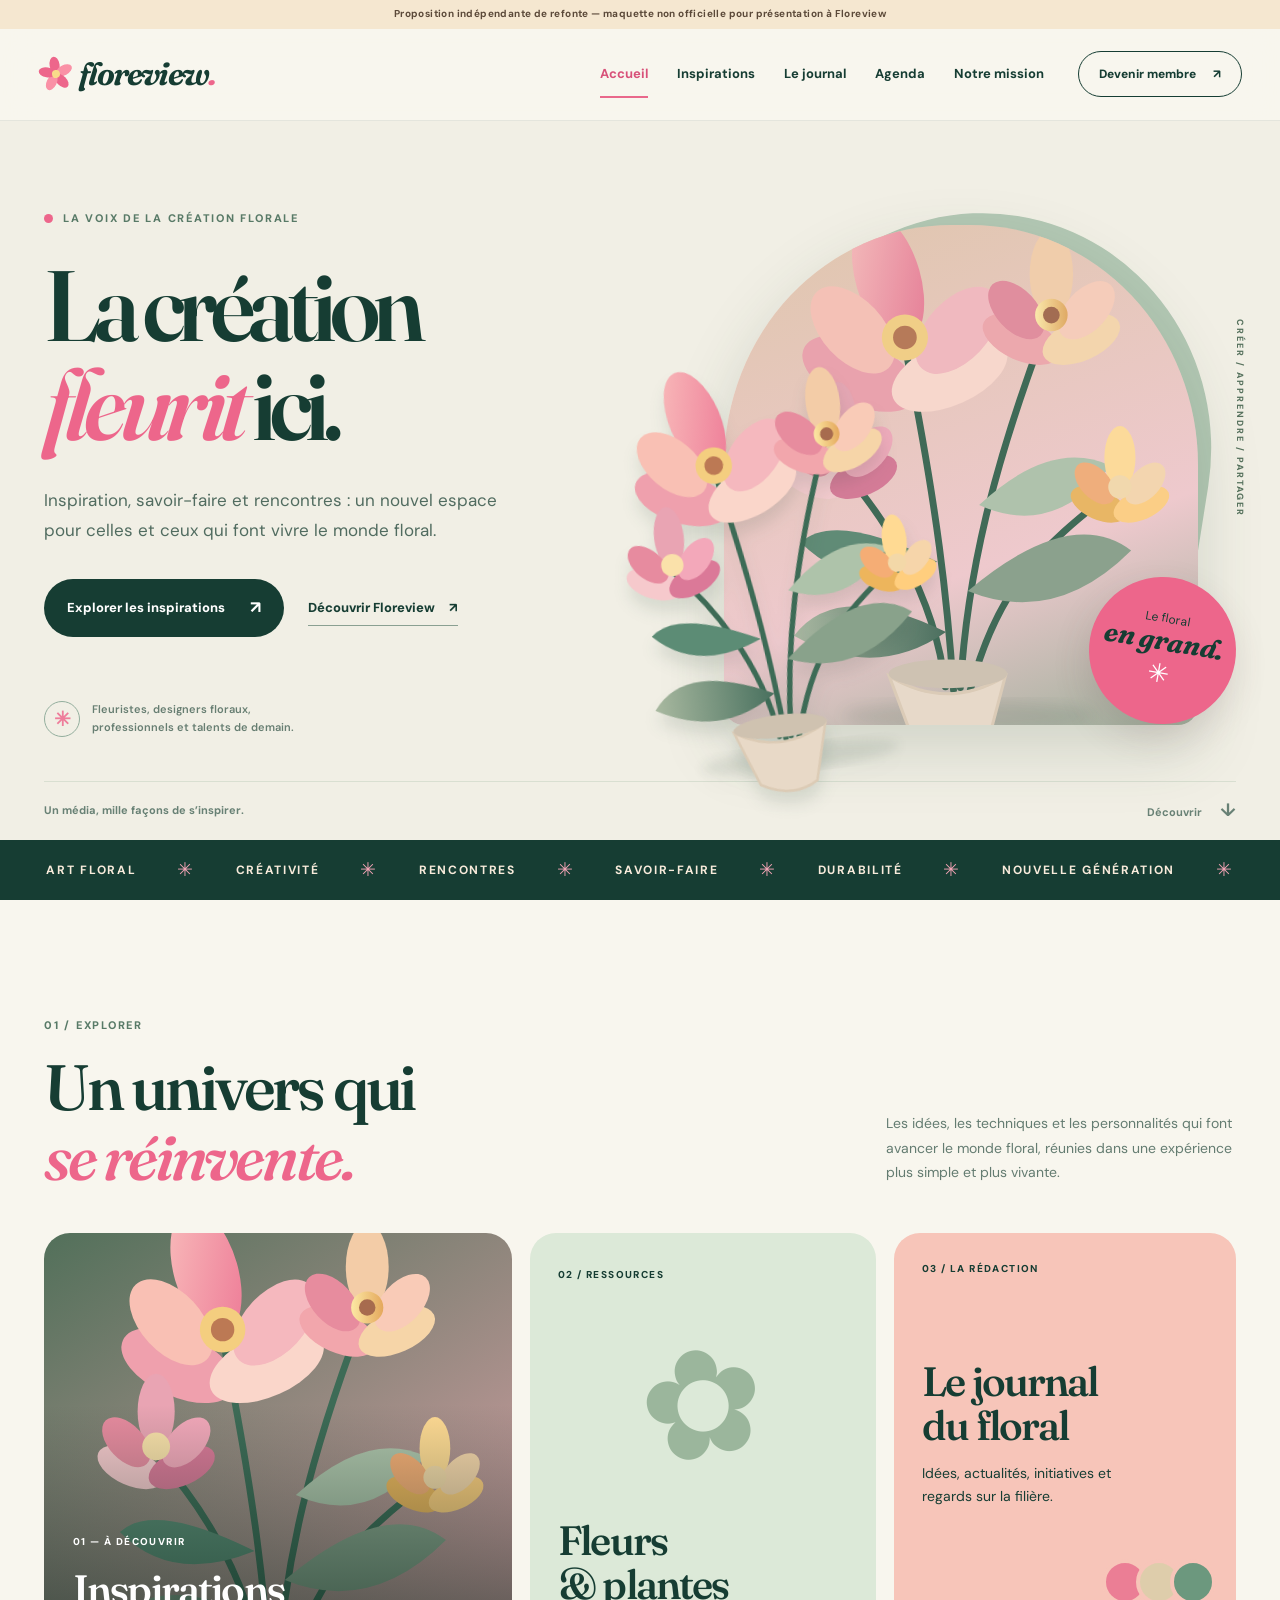
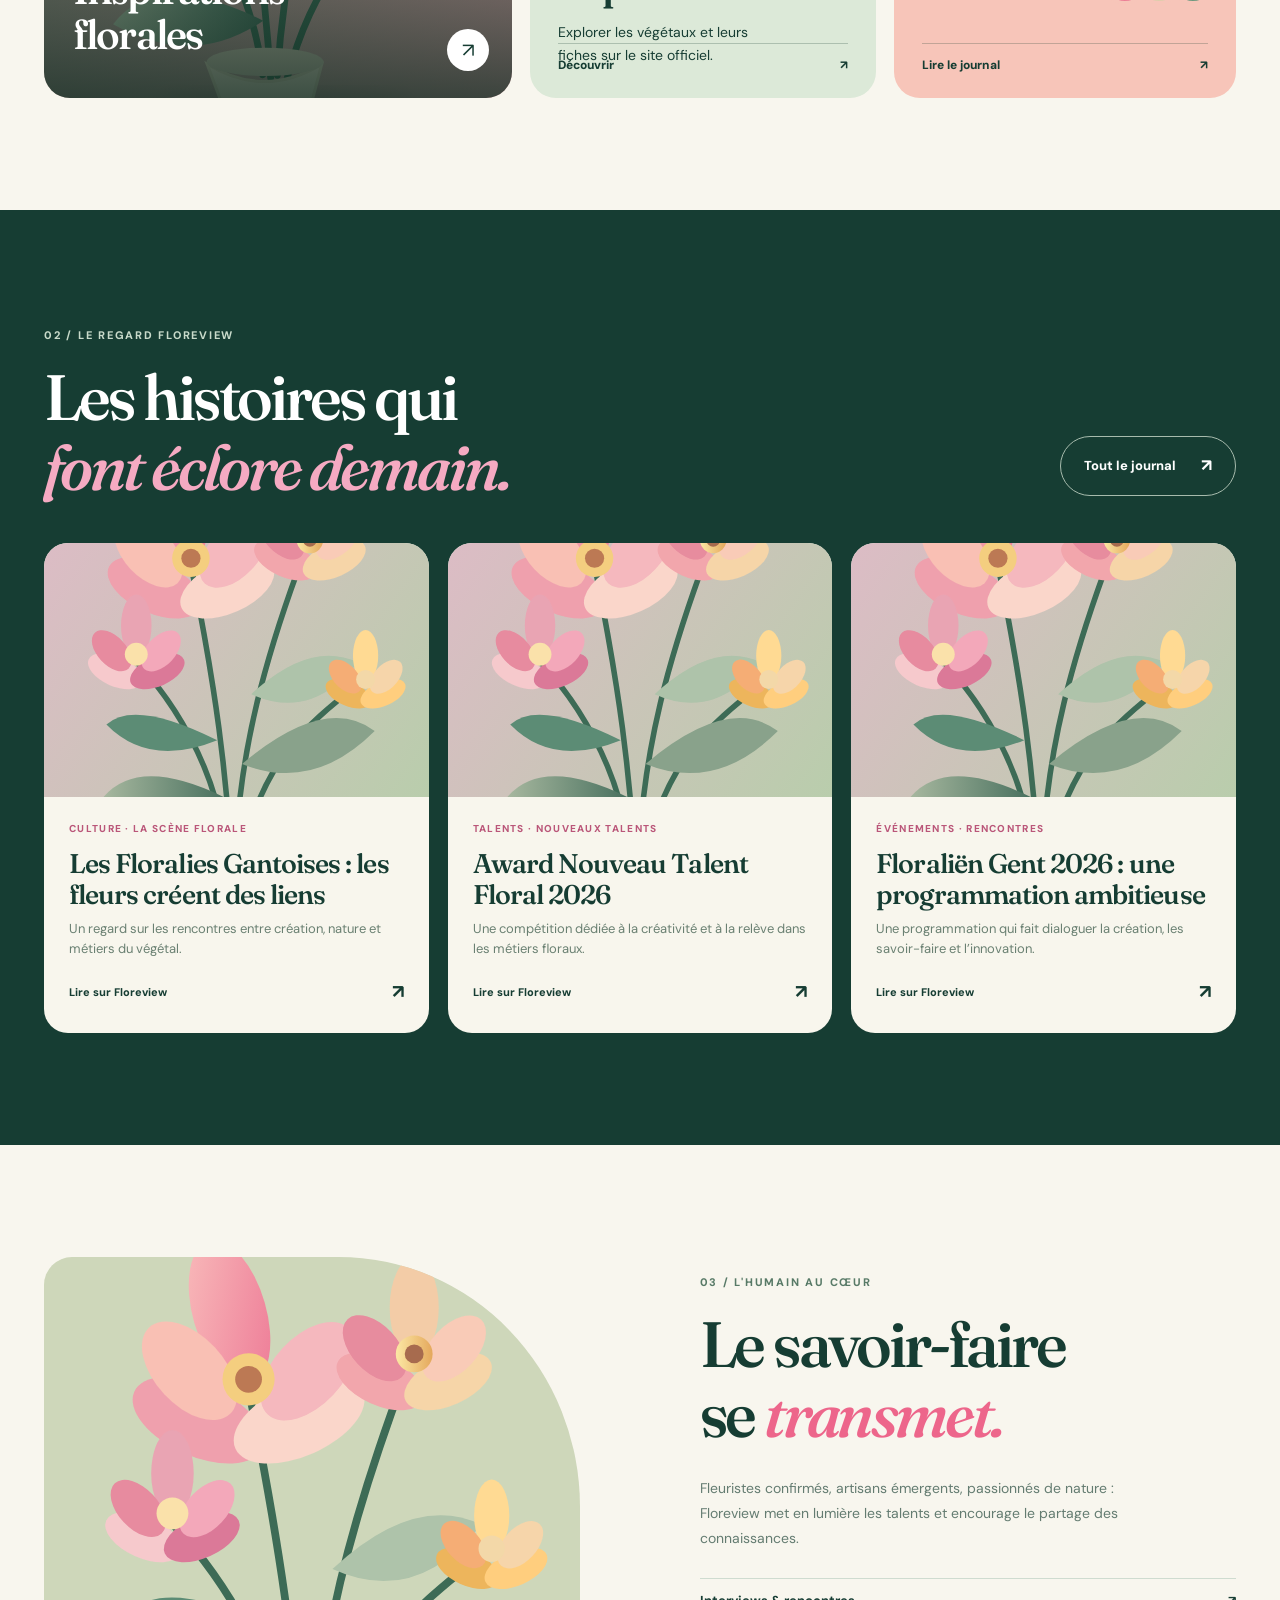
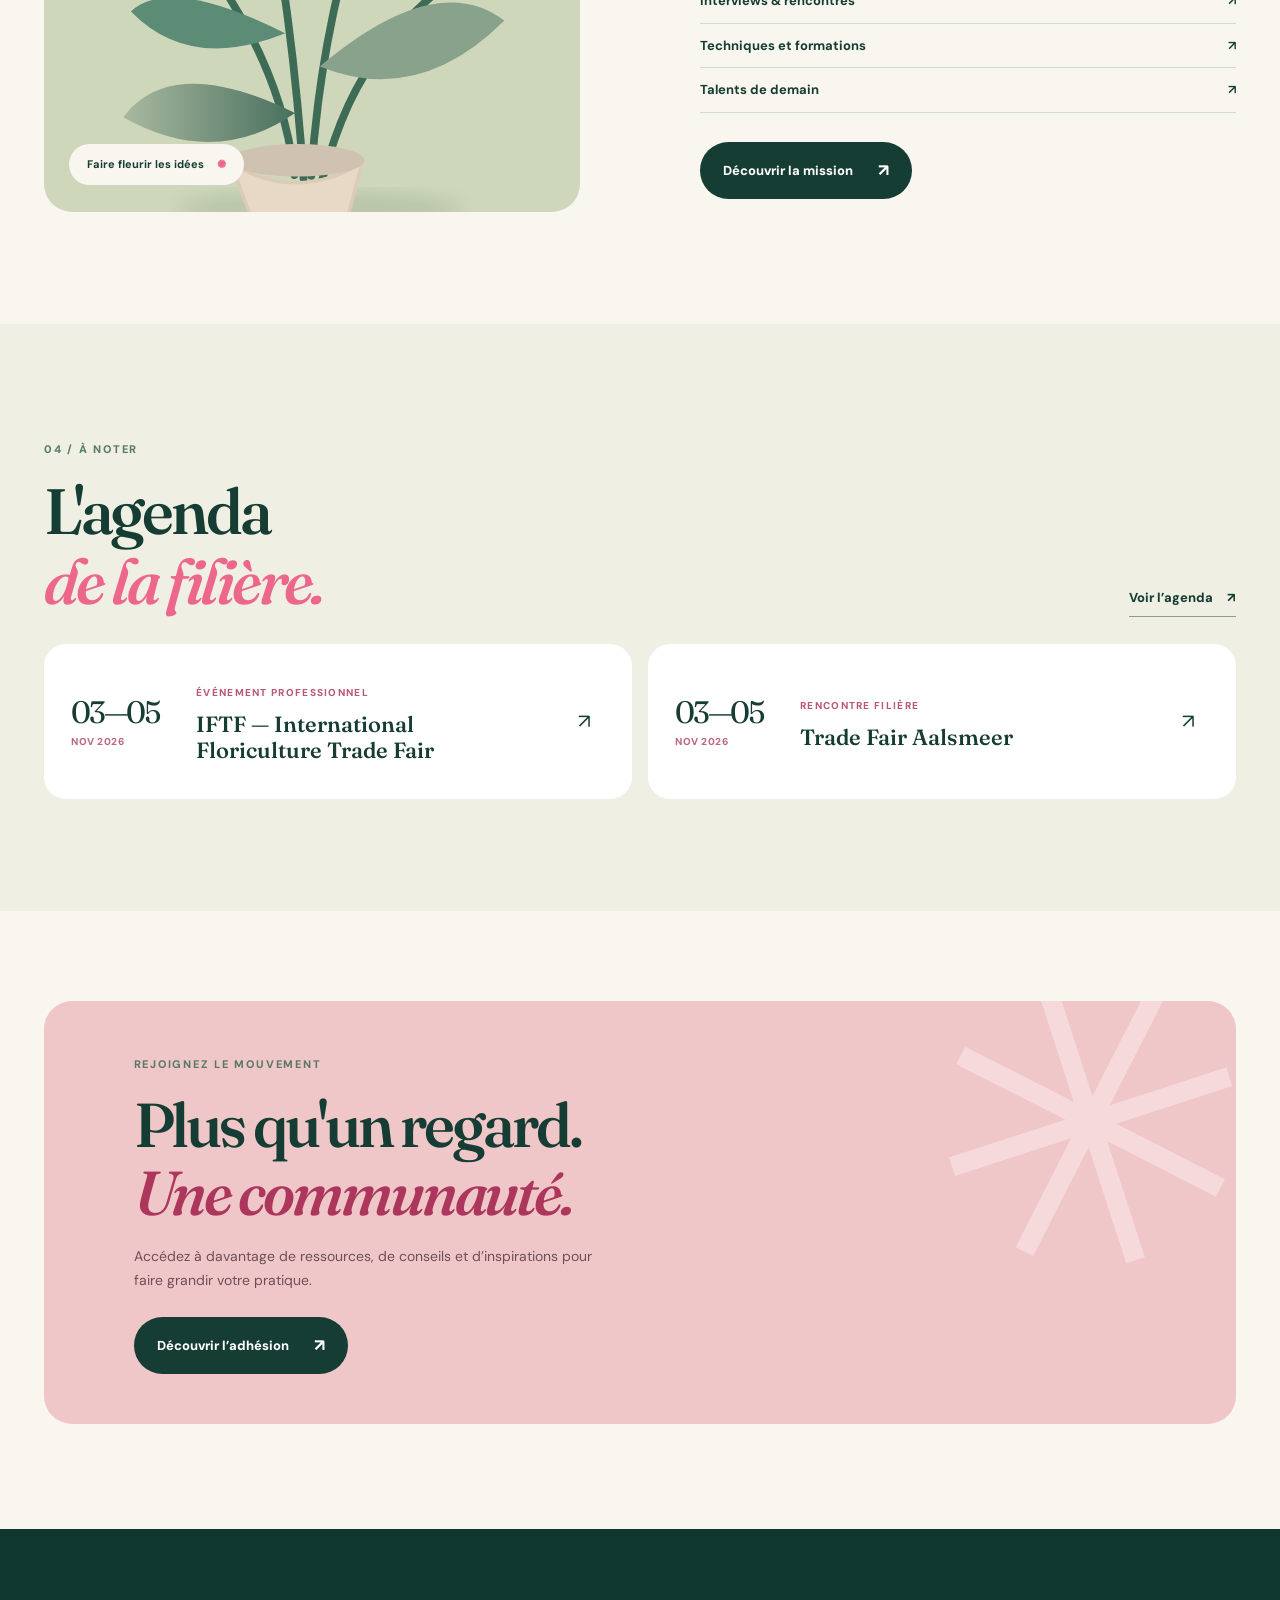
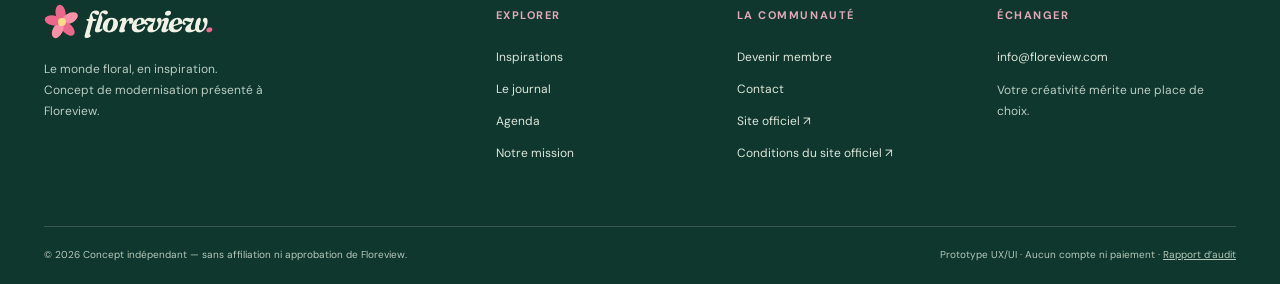
==== index.html @ 2576ebb1 "version 1" ====
<!doctype html><html lang="fr"><head><meta charset="utf-8"><meta name="viewport" content="width=device-width, initial-scale=1"><meta name="theme-color" content="#143c32"><meta name="robots" content="noindex,nofollow"><meta name="description" content="Concept de refonte du média floral Floreview : inspiration, journal, agenda et communauté."><title>Accueil | Floreview — concept de refonte</title><link rel="icon" href="assets/favicon.svg" type="image/svg+xml"><link rel="preconnect" href="https://fonts.googleapis.com"><link rel="preconnect" href="https://fonts.gstatic.com" crossorigin><link href="https://fonts.googleapis.com/css2?family=DM+Sans:wght@400;500;600;700;800&family=Fraunces:opsz,wght,SOFT,WONK@9..144,500,25,1;9..144,600,25,1;9..144,700,25,1&display=swap" rel="stylesheet"><link rel="stylesheet" href="styles.css?v=1"></head><body data-page="index.html"><a class="skip-link" href="#contenu">Aller au contenu</a>
<div class="prototype-flag">Proposition indépendante de refonte — maquette non officielle pour présentation à Floreview</div>
<header class="site-header" id="haut"><div class="header-inner">
  <a class="wordmark" href="index.html" aria-label="Accueil - concept Floreview"><img src="assets/concept-symbol.svg" alt="" width="31" height="31"><span>floreview<span class="period">.</span></span></a>
  <button class="menu-toggle" type="button" aria-label="Ouvrir le menu" aria-expanded="false" aria-controls="site-nav"><span></span><span></span><span></span></button>
  <nav id="site-nav" class="site-nav" aria-label="Navigation principale"><a href="index.html" class="nav-link is-active" aria-current="page">Accueil</a><a href="inspirations.html" class="nav-link " >Inspirations</a><a href="journal.html" class="nav-link " >Le journal</a><a href="agenda.html" class="nav-link " >Agenda</a><a href="apropos.html" class="nav-link " >Notre mission</a></nav>
  <a class="header-cta" href="adhesion.html">Devenir membre <span aria-hidden="true">↗</span></a>
</div></header><main id="contenu"><section class="hero"><div class="container hero-grid"><div class="hero-copy reveal"><span class="eyebrow"><span class="eyebrow-dot"></span> La voix de la création florale</span><h1>La création<br><em>fleurit</em> ici.</h1><p>Inspiration, savoir-faire et rencontres : un nouvel espace pour celles et ceux qui font vivre le monde floral.</p><div class="hero-actions"><a class="btn btn-dark" href="inspirations.html">Explorer les inspirations <span>↗</span></a><a class="text-link" href="apropos.html">Découvrir Floreview <span>↗</span></a></div><div class="hero-note"><span class="note-mark">✳</span><span>Fleuristes, designers floraux,<br>professionnels et talents de demain.</span></div></div><div class="hero-visual reveal" aria-label="Univers floral"><div class="hero-photo"><img class="" src="https://images.unsplash.com/photo-1490750967868-88aa4486c946?auto=format&fit=crop&w=1400&q=84" alt="Photographie de fleurs aux couleurs douces" fetchpriority=high decoding="async" onerror="this.onerror=null;this.src='assets/floral-illustration.svg'"></div><div class="hero-cutout"><img src="assets/floral-illustration.svg" alt="" /></div><div class="orbit-badge"><span>Le floral</span><strong>en grand.</strong><span class="orbit-flower">✳</span></div><span class="vertical-caption">CRÉER / APPRENDRE / PARTAGER</span></div></div><div class="hero-bottom container"><span>Un média, mille façons de s’inspirer.</span><span class="scroll-cue">Découvrir <span>↓</span></span></div></section>
<section class="ticker" aria-label="Thématiques"><div class="ticker-inner"><span>Art floral</span><b>✳</b><span>Créativité</span><b>✳</b><span>Rencontres</span><b>✳</b><span>Savoir-faire</span><b>✳</b><span>Durabilité</span><b>✳</b><span>Nouvelle génération</span><b>✳</b></div></section>
<section class="section container" id="univers"><div class="section-head reveal"><div><span class="eyebrow">01 / Explorer</span><h2>Un univers qui<br><em>se réinvente.</em></h2></div><p>Les idées, les techniques et les personnalités qui font avancer le monde floral, réunies dans une expérience plus simple et plus vivante.</p></div><div class="feature-grid">
<a href="inspirations.html" class="feature-card feature-card-xl reveal"><div class="feature-image"><img class="" src="https://images.unsplash.com/photo-1468327768560-75b778cbb551?auto=format&fit=crop&w=1000&q=82" alt="Composition florale inspirante" loading=lazy decoding="async" onerror="this.onerror=null;this.src='assets/floral-illustration.svg'"></div><div class="feature-caption"><span>01 — À découvrir</span><h3>Inspirations<br>florales</h3><span class="round-arrow">↗</span></div></a>
<a href="https://floreview.com/fr/fleurs-et-plantes/" target="_blank" rel="noopener noreferrer" class="feature-card feature-card-sage reveal"><span class="small-label">02 / Ressources</span><div class="feature-flower">✿</div><h3>Fleurs<br>& plantes</h3><p>Explorer les végétaux et leurs fiches sur le site officiel.</p><span class="feature-cta">Découvrir <span>↗</span></span></a>
<a href="journal.html" class="feature-card feature-card-peach reveal"><span class="small-label">03 / La rédaction</span><h3>Le journal<br>du floral</h3><p>Idées, actualités, initiatives et regards sur la filière.</p><div class="card-circles"><span></span><span></span><span></span></div><span class="feature-cta">Lire le journal <span>↗</span></span></a>
</div></section>
<section class="section section-ink"><div class="container"><div class="section-head section-head-light reveal"><div><span class="eyebrow">02 / Le regard Floreview</span><h2>Les histoires qui<br><em>font éclore demain.</em></h2></div><a href="journal.html" class="btn btn-outline-light">Tout le journal <span>↗</span></a></div><div class="story-grid" id="home-articles"></div></div></section>
<section class="section container"><div class="split-feature"><div class="split-photo reveal"><img class="" src="https://images.unsplash.com/photo-1487070183336-b863922373d4?auto=format&fit=crop&w=1000&q=82" alt="Fleurs et végétaux en floraison" loading=lazy decoding="async" onerror="this.onerror=null;this.src='assets/floral-illustration.svg'"><div class="photo-chip">Faire fleurir les idées <span>✺</span></div></div><div class="split-copy reveal"><span class="eyebrow">03 / L'humain au cœur</span><h2>Le savoir-faire<br>se <em>transmet.</em></h2><p>Fleuristes confirmés, artisans émergents, passionnés de nature : Floreview met en lumière les talents et encourage le partage des connaissances.</p><div class="underline-list"><span>Interviews & rencontres <b>↗</b></span><span>Techniques et formations <b>↗</b></span><span>Talents de demain <b>↗</b></span></div><a class="btn btn-dark" href="apropos.html">Découvrir la mission <span>↗</span></a></div></div></section>
<section class="section section-cream"><div class="container event-preview"><div class="section-head reveal"><div><span class="eyebrow">04 / À noter</span><h2>L'agenda<br><em>de la filière.</em></h2></div><a class="text-link" href="agenda.html">Voir l’agenda <span>↗</span></a></div><div class="event-mini-grid"><a class="event-mini reveal" href="agenda.html"><span class="event-date">03—05 <small>NOV 2026</small></span><div><span class="category">Événement professionnel</span><h3>IFTF — International Floriculture Trade Fair</h3></div><span class="round-arrow">↗</span></a><a class="event-mini reveal" href="agenda.html"><span class="event-date">03—05 <small>NOV 2026</small></span><div><span class="category">Rencontre filière</span><h3>Trade Fair Aalsmeer</h3></div><span class="round-arrow">↗</span></a></div></div></section>
<section class="member-band container"><div class="member-band-copy reveal"><span class="eyebrow">Rejoignez le mouvement</span><h2>Plus qu'un regard.<br><em>Une communauté.</em></h2><p>Accédez à davantage de ressources, de conseils et d’inspirations pour faire grandir votre pratique.</p><a class="btn btn-dark" href="adhesion.html">Découvrir l’adhésion <span>↗</span></a></div><div class="member-band-shape" aria-hidden="true">✳</div></section></main><footer class="footer"><div class="container footer-top"><div><a class="wordmark footer-wordmark" href="index.html"><img src="assets/concept-symbol.svg" alt="" width="30" height="30"><span>floreview<span class="period">.</span></span></a><p>Le monde floral, en inspiration.<br>Concept de modernisation présenté à Floreview.</p></div><div><h3>Explorer</h3><a href="inspirations.html">Inspirations</a><a href="journal.html">Le journal</a><a href="agenda.html">Agenda</a><a href="apropos.html">Notre mission</a></div><div><h3>La communauté</h3><a href="adhesion.html">Devenir membre</a><a href="contact.html">Contact</a><a href="https://floreview.com/fr/" target="_blank" rel="noopener noreferrer">Site officiel ↗</a><a href="https://floreview.com/fr/conditions-generales/" target="_blank" rel="noopener noreferrer">Conditions du site officiel ↗</a></div><div><h3>Échanger</h3><a href="mailto:info@floreview.com">info@floreview.com</a><p>Votre créativité mérite une place de choix.</p></div></div><div class="container footer-bottom"><span>© 2026 Concept indépendant — sans affiliation ni approbation de Floreview.</span><span>Prototype UX/UI · Aucun compte ni paiement · <a href="AUDIT.md">Rapport d’audit</a></span></div></footer><script defer src="data/articles.js"></script><script defer src="app.js"></script></body></html>
---- styles.css ----
:root{
 --ink:#163d33;--ink2:#254d40;--paper:#f8f6ee;--cream:#fffaf1;--white:#fff;--pink:#ed668b;--peach:#efb5aa;--lime:#dfe9c4;--lilac:#eae7f5;--sage:#dde9df;--muted:#63796f;--border:#dae1d8;--shadow:0 26px 64px rgba(29,65,50,.09);
 --radius:28px;--font:'DM Sans',-apple-system,BlinkMacSystemFont,'Segoe UI',sans-serif;--display:'Fraunces',Georgia,serif;
}
*,*::before,*::after{box-sizing:border-box}
html{scroll-behavior:smooth;scroll-padding-top:120px}
body{margin:0;font-family:var(--font);background:var(--paper);color:var(--ink);line-height:1.5;overflow-x:hidden}
img{max-width:100%}a{color:inherit;text-decoration:none}button,input{font:inherit}button,a{touch-action:manipulation}button:focus-visible,a:focus-visible,input:focus-visible,summary:focus-visible{outline:3px solid #dd597b;outline-offset:4px}
[hidden]{display:none!important}.sr-only{position:absolute;width:1px;height:1px;padding:0;margin:-1px;overflow:hidden;clip:rect(0,0,0,0);white-space:nowrap;border:0}.container{width:min(1240px,calc(100% - 88px));margin-inline:auto}
.skip-link{position:absolute;top:-80px;left:12px;z-index:300;background:var(--ink);padding:12px 20px;color:#fff;border-radius:12px}.skip-link:focus{top:12px}
.prototype-flag{background:#f5e7d0;color:#5b4939;text-align:center;font-size:10px;letter-spacing:.04em;font-weight:700;padding:7px 14px;line-height:1.45}
.site-header{height:92px;position:sticky;top:0;z-index:90;background:rgba(248,246,238,.95);border-bottom:1px solid rgba(22,61,51,.09);backdrop-filter:blur(18px)}
.header-inner{height:100%;display:flex;align-items:center;gap:26px;max-width:1380px;padding:0 38px;margin:0 auto}.wordmark{display:inline-flex;align-items:center;gap:5px;font-family:var(--display);font-size:32px;font-weight:650;font-style:italic;letter-spacing:-.06em;white-space:nowrap}.wordmark img{width:36px;height:36px;transform:rotate(-9deg)}.wordmark .period{color:var(--pink)}
.site-nav{display:flex;align-items:center;gap:29px;margin-left:auto}.nav-link{font-size:13px;white-space:nowrap;line-height:2;font-weight:700;position:relative;transition:color .2s}.nav-link:hover,.nav-link.is-active{color:#d85179}.nav-link.is-active::after{content:'';position:absolute;height:2px;background:#e9688b;bottom:-11px;left:0;right:0}.header-cta{white-space:nowrap;margin-left:8px;padding:13px 20px;border:1.5px solid var(--ink);border-radius:999px;font-weight:800;font-size:12px;transition:background .2s,color .2s}.header-cta span{margin-left:14px}.header-cta:hover{background:var(--ink);color:#fff}.menu-toggle{display:none}
.hero{background:#f1efe5;overflow:hidden;position:relative}.hero-grid{display:grid;grid-template-columns:minmax(0,.93fr) minmax(0,1.07fr);align-items:center;min-height:660px;gap:42px}.hero-copy{padding:62px 0 20px;position:relative;z-index:3}.eyebrow{display:inline-flex;align-items:center;gap:10px;font-size:11px;font-weight:800;text-transform:uppercase;letter-spacing:.16em;color:#587a67}.eyebrow-dot{width:9px;height:9px;border-radius:50%;background:var(--pink);display:inline-block}.hero h1,.page-hero h1{font-family:var(--display);font-size:clamp(68px,7.8vw,122px);font-weight:600;line-height:.99;letter-spacing:-.065em;margin:26px 0 32px}.hero h1 em,.page-hero h1 em,.section h2 em,.member-band h2 em,.error-page h1 em{font-style:italic;color:var(--pink)}.hero-copy>p{font-size:17px;line-height:1.75;color:#516c60;max-width:470px;margin:0}.hero-actions{display:flex;align-items:center;flex-wrap:wrap;gap:24px;margin-top:34px}.btn{display:inline-flex;gap:25px;align-items:center;justify-content:center;font-size:13px;font-weight:800;border-radius:999px;padding:16px 23px;min-height:54px;transition:transform .23s,background .23s,color .23s;white-space:normal;text-align:center}.btn:hover{transform:translateY(-2px)}.btn span{font-size:17px}.btn-dark{background:var(--ink);color:#fff}.btn-dark:hover{background:#2a6050}.text-link{font-size:13px;font-weight:800;display:inline-flex;align-items:center;gap:14px;border-bottom:1px solid #8aa092;padding:8px 0;transition:color .2s}.text-link:hover{color:var(--pink);border-color:var(--pink)}.hero-note{display:flex;align-items:center;gap:12px;margin-top:64px;font-size:11px;font-weight:600;line-height:1.6;color:#677e72}.note-mark{display:grid;place-items:center;width:36px;height:36px;border:1px solid #93ae9d;border-radius:50%;font-size:20px;color:#ee7d9b}
.hero-visual{position:relative;align-self:stretch;display:flex;align-items:center;justify-content:center;padding-top:48px}.hero-visual::before{content:'';position:absolute;width:75%;height:72%;background:#b3c8b4;border-radius:50% 50% 20% 20%;right:4%;top:14%;transform:rotate(9deg)}.hero-photo{position:relative;width:77%;height:500px;margin-left:65px;border-radius:48% 48% 20px 20px;overflow:hidden;background:linear-gradient(160deg,#dfc6ad,#eec9cd 65%,#9eaf9b);z-index:1;box-shadow:0 25px 65px rgba(49,75,55,.17)}.hero-photo img{display:block;width:100%;height:100%;object-fit:cover;filter:saturate(.9)}.hero-cutout{position:absolute;width:61%;max-height:590px;left:-6%;bottom:-22px;z-index:2;filter:drop-shadow(0 12px 8px rgba(30,69,51,.12));transform:rotate(-7deg)}.hero-cutout img{width:100%;height:100%;object-fit:contain}.orbit-badge{position:absolute;z-index:3;right:0;bottom:57px;border-radius:50%;width:147px;height:147px;background:var(--pink);color:var(--ink);transform:rotate(10deg);display:flex;flex-direction:column;justify-content:center;align-items:center;text-align:center;font-size:12px;line-height:1.2;box-shadow:0 14px 35px rgba(94,62,69,.15)}.orbit-badge strong{font-family:var(--display);font-style:italic;font-size:27px;line-height:1.1}.orbit-flower{font-size:26px;margin-top:3px;color:#fff}.vertical-caption{position:absolute;right:-10px;top:30%;writing-mode:vertical-rl;letter-spacing:.22em;font-size:9px;font-weight:800;color:#57725e}.hero-bottom{height:59px;display:flex;align-items:center;justify-content:space-between;border-top:1px solid #d9dfd1;font-size:11px;font-weight:700;color:#688175}.scroll-cue span{margin-left:15px;font-size:18px}
.ticker{background:var(--ink);color:#f8ebdb;overflow:hidden;white-space:nowrap}.ticker-inner{max-width:1400px;margin:auto;display:flex;justify-content:space-around;align-items:center;gap:28px;padding:16px 40px;font-size:12px;letter-spacing:.14em;text-transform:uppercase;font-weight:700}.ticker b{font-size:19px;color:#f3a3b5;font-weight:500}
.section{padding:112px 0}.section-head{display:flex;align-items:end;justify-content:space-between;gap:40px;margin-bottom:40px}.section-head h2,.split-copy h2,.member-band h2,.joining-panel h2,.contact-info h2{font-family:var(--display);font-size:clamp(41px,5vw,70px);font-weight:550;letter-spacing:-.05em;line-height:1.1;margin:16px 0 0}.section-head>p{max-width:350px;font-size:14px;color:#647c71;line-height:1.75;margin:0 0 8px}.section-head .btn{margin-bottom:7px}
.feature-grid{display:grid;grid-template-columns:1.15fr .85fr .84fr;gap:18px}.feature-card{min-height:465px;border-radius:26px;display:block;position:relative;overflow:hidden;transition:transform .3s,box-shadow .3s}.feature-card:hover{transform:translateY(-5px);box-shadow:var(--shadow)}.feature-card-xl{color:#fff}.feature-image{position:absolute;inset:0;background:linear-gradient(145deg,#52705a,#e4a5ac)}.feature-image img{height:100%;width:100%;object-fit:cover;display:block}.feature-card-xl::after{content:'';position:absolute;inset:37% 0 0;background:linear-gradient(transparent,rgba(12,40,30,.78))}.feature-caption{z-index:1;position:absolute;bottom:27px;left:29px;right:22px}.feature-caption>span:first-child,.small-label{font-size:10px;font-weight:800;letter-spacing:.14em;text-transform:uppercase}.feature-caption h3,.feature-card h3{font-family:var(--display);font-size:clamp(35px,3.2vw,49px);font-weight:550;letter-spacing:-.045em;line-height:1.08;margin:15px 0}.round-arrow{display:grid;place-items:center;border-radius:50%;width:42px;height:42px;background:#fff;color:var(--ink);font-size:20px;flex-shrink:0}.feature-caption .round-arrow{position:absolute;right:1px;bottom:0}.feature-card-sage{background:#dce9d8;padding:28px}.feature-flower{font-size:150px;text-align:center;line-height:1.3;color:#9bb69c;transform:rotate(-12deg);margin:23px 0 10px}.feature-card-sage p,.feature-card-peach p{font-size:14px;line-height:1.65;max-width:230px;margin:0}.feature-card .feature-cta{position:absolute;bottom:24px;left:28px;right:28px;display:flex;align-items:center;justify-content:space-between;border-top:1px solid rgba(15,54,42,.23);padding-top:12px;font-size:12px;font-weight:800}.feature-card-peach{background:#f7c5b9;padding:28px;display:flex;flex-direction:column}.feature-card-peach h3{margin-top:83px}.card-circles{display:flex;position:absolute;bottom:93px;right:20px}.card-circles span{width:46px;height:46px;border-radius:50%;background:#eb7e95;margin-left:-12px;border:4px solid #f7c5b9}.card-circles span:nth-child(2){background:#decdab}.card-circles span:nth-child(3){background:#6c987e}
.section-ink{background:var(--ink);color:#fff}.section-head-light .eyebrow{color:#c8daca}.section-head-light h2 em{color:#f5aac2}.btn-outline-light{border:1px solid #a7bbad;color:#fff}.btn-outline-light:hover{background:#fff;color:var(--ink)}.story-grid,.journal-grid{display:grid;grid-template-columns:repeat(3,minmax(0,1fr));gap:19px}.story-card{background:#f8f6ed;border-radius:24px;overflow:hidden;display:flex;flex-direction:column;color:var(--ink);transition:transform .25s,box-shadow .25s}.story-card:hover{transform:translateY(-4px);box-shadow:var(--shadow)}.story-image{height:254px;background:linear-gradient(125deg,#dcbcc5,#b9cdac)}.story-image img{width:100%;height:100%;object-fit:cover;display:block}.story-body{padding:24px 25px 26px;min-height:228px;display:flex;flex-direction:column}.category{font-size:10px;letter-spacing:.13em;text-transform:uppercase;font-weight:800;color:#ba5679}.story-body h3{font-family:var(--display);font-weight:550;letter-spacing:-.035em;font-size:27px;line-height:1.15;margin:12px 0 9px}.story-body p{font-size:13px;line-height:1.6;color:#6a8072;margin:0}.story-foot{display:flex;align-items:center;justify-content:space-between;margin-top:auto;padding-top:18px;font-size:11px;font-weight:800}.story-foot span:last-child{font-size:19px}
.split-feature{display:grid;grid-template-columns:1fr 1fr;gap:10%;align-items:center}.split-photo{height:555px;border-radius:28px 45% 28px 28px;position:relative;background:#ced7ba;overflow:hidden}.split-photo img{width:100%;height:100%;object-fit:cover;display:block}.photo-chip{position:absolute;bottom:27px;left:25px;background:var(--paper);padding:12px 18px;border-radius:999px;font-size:11px;font-weight:700}.photo-chip span{color:var(--pink);margin-left:10px}.split-copy h2{margin-bottom:26px}.split-copy>p{font-size:14px;line-height:1.8;color:#647c71;max-width:455px}.underline-list{margin:27px 0 29px}.underline-list span{padding:12px 0;border-top:1px solid #cfdcd0;display:flex;justify-content:space-between;font-size:13px;font-weight:700}.underline-list span:last-child{border-bottom:1px solid #cfdcd0}.underline-list b{font-weight:600}
.section-cream{background:#efefe4}.event-preview .section-head{margin-bottom:27px}.event-mini-grid{display:grid;grid-template-columns:1fr 1fr;gap:16px}.event-mini{display:grid;grid-template-columns:105px 1fr 42px;align-items:center;gap:20px;min-height:155px;background:#fff;padding:27px;border-radius:22px;transition:transform .2s}.event-mini:hover{transform:translateY(-3px)}.event-date{font-family:var(--display);font-size:31px;line-height:1.1;letter-spacing:-.07em}.event-date small{display:block;font-family:var(--font);letter-spacing:.05em;font-size:10px;font-weight:800;color:#bb6880;margin-top:7px}.event-mini h3{font-family:var(--display);font-size:22px;font-weight:550;margin:8px 0 0;line-height:1.2}
.member-band{position:relative;margin-block:90px 105px;background:#f0c7c9;min-height:340px;border-radius:28px;overflow:hidden;display:flex;align-items:center;padding:50px 7%}.member-band-copy{position:relative;z-index:2;max-width:740px}.member-band h2{font-size:clamp(42px,5vw,62px)}.member-band h2 em{color:#ac365c}.member-band p{font-size:14px;color:#6e4f58;max-width:480px;line-height:1.7;margin:18px 0 24px}.member-band-shape{position:absolute;font-size:400px;line-height:1;color:rgba(255,255,255,.32);right:-25px;top:-70px;transform:rotate(-18deg)}
.footer{background:#10372e;color:#f1f2e6;padding:70px 0 22px}.footer-top{display:grid;grid-template-columns:2.1fr 1fr 1.1fr 1.25fr;gap:50px}.footer .wordmark{color:#f1f2e6;font-size:30px}.footer-top p{color:#bacdc1;font-size:12px;line-height:1.75;max-width:255px}.footer h3{font-size:11px;text-transform:uppercase;letter-spacing:.14em;color:#e1a8b6;margin:8px 0 24px}.footer-top>div>a:not(.wordmark){display:block;font-size:12px;margin-bottom:14px;color:#dbe6d9;transition:color .2s}.footer-top>div>a:hover{color:#f7a6bc}.footer-bottom{border-top:1px solid #3a5a4e;margin-top:50px;padding-top:20px;display:flex;justify-content:space-between;gap:20px;font-size:10px;color:#b3c8b8}.footer-bottom a{text-decoration:underline}
.page-hero{min-height:418px;position:relative;overflow:hidden;display:flex;align-items:center}.page-hero-inner{position:relative;z-index:2;padding:70px 0}.page-hero h1{font-size:clamp(57px,6.5vw,96px);margin:18px 0}.page-hero p{max-width:570px;font-size:15px;line-height:1.75;color:#4e685d;margin:0}.page-hero-pink{background:#f3d8d8}.page-hero-sage{background:#dce8de}.page-hero-lilac{background:#e5e4ee}.page-hero-peach{background:#f2ded1}.big-decoration{position:absolute;right:8%;bottom:-180px;font-size:520px;line-height:1;opacity:.13;color:#4c765d;transform:rotate(-18deg);pointer-events:none}
.filterbar{display:flex;gap:14px;justify-content:space-between;align-items:center;flex-wrap:wrap;margin-bottom:28px}.search-input{display:flex;align-items:center;gap:12px;background:#fff;border:1px solid #d8dfd6;border-radius:999px;padding:13px 20px;min-width:280px;flex:1 1 300px;max-width:400px}.search-input span:first-child{font-size:24px;color:#688579;line-height:1}.search-input input{border:0;outline:none;min-width:0;width:100%;background:transparent;color:var(--ink);font-size:13px}.search-input:focus-within{outline:2px solid var(--pink)}.filters{display:flex;gap:9px;flex-wrap:wrap}.filter-pill{background:#f3f2ea;border:1px solid #d8dfd6;padding:11px 17px;border-radius:999px;font-size:12px;font-weight:800;cursor:pointer;color:#61786e}.filter-pill:hover,.filter-pill.is-selected{background:var(--ink);border-color:var(--ink);color:white}.inspo-grid{display:grid;grid-template-columns:repeat(3,minmax(0,1fr));gap:18px}.inspo-card{border-radius:23px;overflow:hidden;background:white;box-shadow:0 8px 24px rgba(27,67,49,.05);transition:transform .2s}.inspo-card:hover{transform:translateY(-4px)}.inspo-photo{height:305px;background:linear-gradient(135deg,#e4c9bf,#a9c7b1)}.inspo-photo img{width:100%;height:100%;object-fit:cover}.inspo-caption{padding:21px;display:flex;align-items:end;justify-content:space-between;gap:8px}.inspo-caption span:not(.round-arrow){font-size:10px;letter-spacing:.14em;text-transform:uppercase;font-weight:800;color:#cd6482}.inspo-caption h3{font-family:var(--display);font-size:26px;font-weight:550;margin:7px 0 0}.inspo-caption .round-arrow{background:#eaf0e6}.empty-state{padding:40px;text-align:center;background:#fff;border-radius:20px;color:var(--muted)}.bottom-action{margin-top:34px;display:flex;align-items:center;gap:24px;flex-wrap:wrap}.bottom-action p{font-size:11px;color:#72867a}
.journal-grid .story-card{border:1px solid #e3e8df;box-shadow:0 8px 24px rgba(27,67,49,.05)}
.agenda-layout{display:grid;grid-template-columns:minmax(0,1.5fr) minmax(280px,.78fr);gap:24px}.agenda-main{display:flex;flex-direction:column;gap:14px}.agenda-row{display:grid;grid-template-columns:80px 1fr 42px;align-items:center;gap:24px;padding:27px;background:#fff;border:1px solid #e0e8df;border-radius:23px;transition:transform .2s}.agenda-row:hover{transform:translateY(-3px)}.calendar-date{background:#f9e4e8;width:77px;height:88px;display:flex;flex-direction:column;align-items:center;justify-content:center;border-radius:18px}.calendar-date strong{font-family:var(--display);font-size:32px;line-height:1}.calendar-date span{font-size:10px;letter-spacing:.1em;font-weight:800;margin-top:5px}.agenda-text h3{font-family:var(--display);font-size:25px;font-weight:550;line-height:1.2;margin:9px 0}.agenda-text p{font-size:12px;color:#647c71;max-width:460px;margin:0}.agenda-aside{border-radius:25px;background:#c7dfc8;padding:35px;position:relative;overflow:hidden}.agenda-aside h3{font-family:var(--display);font-size:39px;line-height:1.15;font-weight:550;margin:50px 0 16px}.agenda-aside p{font-size:13px;line-height:1.65;color:#506c56}.agenda-aside .btn{margin-top:20px}.aside-star{position:absolute;font-size:230px;line-height:1;opacity:.16;color:#507b59;right:-56px;bottom:-100px;pointer-events:none}
.about-split{gap:8%}.values-grid,.benefit-grid{display:grid;grid-template-columns:repeat(4,minmax(0,1fr));gap:14px}.values-grid article,.benefit-grid article{padding:28px;border:1px solid #dfe6da;background:#fff;border-radius:23px;min-height:234px}.values-grid article>span{font-family:var(--display);font-size:31px;color:#e085a1}.values-grid h3,.benefit-grid h3{font-family:var(--display);font-size:24px;font-weight:550;line-height:1.1;margin:42px 0 10px}.values-grid p,.benefit-grid p{font-size:12px;line-height:1.7;color:#637b70}.benefit-icon{background:#f7e4e6;border-radius:50%;display:grid;place-items:center;width:52px;height:52px;color:#d8547a;font-size:23px}.benefit-grid h3{margin-top:35px}
.joining-panel{display:flex;align-items:center;justify-content:space-between;gap:50px;background:#f3cfca;border-radius:26px;margin-top:37px;padding:42px 50px}.joining-panel h2{font-size:47px}.joining-panel p{font-size:13px;color:#6a635a}.faq{max-width:900px;margin:85px auto 0}.faq h2{font-family:var(--display);font-size:38px}.faq details{border-top:1px solid #c9d8c9;padding:18px 0}.faq details:last-child{border-bottom:1px solid #c9d8c9}.faq summary{cursor:pointer;font-size:14px;font-weight:800;display:flex;align-items:center;justify-content:space-between;gap:20px;list-style:none}.faq summary::after{content:'+';font-size:24px;color:var(--pink)}.faq details[open] summary::after{content:'−'}.faq details p{color:#667d71;font-size:13px;max-width:640px}.faq a{text-decoration:underline}
.contact-grid{display:grid;grid-template-columns:1.2fr .8fr;gap:12%;align-items:center}.contact-info h2{margin:20px 0}.contact-info>p{color:#657c72;font-size:14px;max-width:460px;line-height:1.8}.contact-info .btn{margin-top:16px}.contact-details{background:#dde9de;border-radius:26px;padding:42px;display:flex;flex-direction:column;gap:12px}.contact-details h3{font-family:var(--display);font-weight:550;font-size:41px;margin:12px 0 0}.contact-details p{font-size:13px;color:#5b7665;margin:0 0 16px}.contact-details a{font-size:13px;font-weight:750;padding:11px 0;border-top:1px solid #baccb9}.contact-details a:hover{color:#da577d}
.error-page{min-height:100vh;display:flex;align-items:center;justify-content:center;flex-direction:column;text-align:center;gap:16px;padding:30px;background:#f5ebe7}.error-page h1{font-family:var(--display);font-size:clamp(55px,8vw,102px);line-height:1;letter-spacing:-.065em;margin:0}.error-page p{color:#677e72;max-width:380px}
.reveal{opacity:0;transform:translateY(22px);transition:opacity .6s ease,transform .6s ease}.reveal.is-visible{opacity:1;transform:none}
@media (max-width:1100px){.header-inner{gap:18px;padding:0 24px}.site-nav{gap:15px}.nav-link{font-size:12px}.container{width:min(1240px,calc(100% - 56px))}.hero-grid{min-height:600px;gap:17px}.hero h1{font-size:clamp(65px,8vw,100px)}.hero-cutout{left:-12%}.feature-grid{grid-template-columns:1.1fr .9fr;}.feature-card-peach{grid-column:1/-1;min-height:290px}.feature-card-peach h3{margin-top:35px}.footer-top{gap:26px}.ticker-inner{font-size:10px;gap:12px}}
@media (max-width:820px){.site-header{height:75px}.header-inner{padding:0 20px}.menu-toggle{display:flex;margin-left:auto;cursor:pointer;flex-direction:column;gap:5px;align-items:center;justify-content:center;border:1px solid #bcd0c3;background:transparent;border-radius:50%;width:43px;height:43px}.menu-toggle span{width:18px;height:2px;background:var(--ink);border-radius:99px}.site-nav{display:none;position:absolute;top:75px;left:0;right:0;padding:15px 24px 25px;background:#faf8f2;box-shadow:0 25px 30px rgba(30,66,52,.1);flex-direction:column;align-items:stretch;gap:7px}.site-nav.is-open{display:flex}.nav-link{padding:10px 6px;font-size:15px}.nav-link.is-active::after{display:none}.header-cta{margin-left:0;font-size:11px;padding:12px 15px}.hero-grid{grid-template-columns:1fr;min-height:0;gap:10px}.hero-copy{padding:78px 0 0;text-align:center}.hero-copy>p{margin:auto}.hero h1{font-size:clamp(66px,12vw,100px)}.hero-actions{justify-content:center}.hero-note{justify-content:center;margin-top:35px}.hero-visual{min-height:510px;padding-top:0}.hero-photo{margin-left:10%;height:460px;width:65%}.hero-cutout{width:47%;left:10%;bottom:-14px}.orbit-badge{right:8%;bottom:25px}.vertical-caption{right:4%}.hero-visual::before{width:65%;right:16%}.feature-grid,.event-mini-grid,.split-feature,.agenda-layout,.contact-grid{grid-template-columns:1fr 1fr}.feature-grid{grid-template-columns:1fr 1fr}.story-grid,.journal-grid,.inspo-grid{grid-template-columns:repeat(2,minmax(0,1fr))}.split-feature{gap:6%}.section{padding:80px 0}.split-photo{height:455px}.split-copy h2{font-size:47px}.event-mini{grid-template-columns:80px 1fr;gap:10px;padding:20px}.event-mini .round-arrow{display:none}.values-grid,.benefit-grid{grid-template-columns:repeat(2,1fr)}.footer-top{grid-template-columns:repeat(2,1fr)}.agenda-layout{grid-template-columns:1fr}.contact-grid{grid-template-columns:1fr}}
@media (max-width:600px){html{scroll-padding-top:88px}.container{width:calc(100% - 36px)}.prototype-flag{font-size:9px;padding:6px 9px}.site-header{height:70px}.site-nav{top:70px}.wordmark{font-size:26px}.wordmark img{width:30px;height:30px}.header-cta{padding:10px 13px;font-size:10px}.header-cta span{display:none}.hero-copy{padding:52px 0 5px}.hero h1{font-size:clamp(58px,13.5vw,81px);margin:16px 0 23px}.hero-copy>p{font-size:14px;line-height:1.68}.hero-actions{gap:16px;margin-top:24px}.btn{font-size:12px;padding:14px 18px;min-height:50px}.text-link{font-size:12px}.hero-note{margin-top:26px}.hero-visual{min-height:375px}.hero-photo{height:345px;width:72%;margin-left:10%}.hero-cutout{width:57%;left:1%;bottom:-9px}.orbit-badge{right:0;bottom:16px;width:100px;height:100px;font-size:9px}.orbit-badge strong{font-size:21px}.orbit-flower{font-size:18px}.vertical-caption{display:none}.hero-bottom{height:48px;font-size:10px}.ticker-inner{width:max-content;justify-content:flex-start;gap:22px;animation:pan 24s linear infinite}.ticker{font-size:10px}.section{padding:67px 0}.section-head{display:block;margin-bottom:27px}.section-head h2,.split-copy h2,.member-band h2,.contact-info h2{font-size:clamp(42px,10vw,57px)}.section-head>p{margin-top:18px;font-size:13px}.feature-grid,.story-grid,.journal-grid,.inspo-grid,.event-mini-grid,.split-feature,.values-grid,.benefit-grid{grid-template-columns:1fr}.feature-card,.feature-card-peach{min-height:340px}.feature-card-xl{min-height:425px}.feature-card-sage .feature-flower{position:absolute;right:10px;top:32px;font-size:150px;opacity:.68}.feature-card-sage h3{position:relative;margin-top:100px}.feature-card-peach h3{margin-top:70px}.story-image{height:220px}.story-body{min-height:205px}.split-photo{height:395px}.split-copy{padding-top:26px}.event-mini{grid-template-columns:87px 1fr}.member-band{margin-block:45px 60px;padding:35px 25px;min-height:355px}.member-band-shape{font-size:260px;right:-65px;top:10px}.footer{padding-top:50px}.footer-top{grid-template-columns:1fr 1fr;gap:26px 17px}.footer-top>div:first-child{grid-column:1/-1}.footer-bottom{display:block;line-height:1.7}.page-hero{min-height:360px}.page-hero-inner{padding:58px 0}.page-hero h1{font-size:clamp(54px,12vw,73px)}.page-hero p{font-size:13px;line-height:1.7}.big-decoration{right:-50px;bottom:-85px;font-size:280px}.filterbar{align-items:stretch}.search-input{max-width:none;min-width:0;flex-basis:100%}.filters{gap:7px}.filter-pill{padding:9px 13px;font-size:11px}.inspo-photo{height:270px}.agenda-row{grid-template-columns:62px 1fr;gap:12px;padding:18px}.calendar-date{width:58px;height:68px}.calendar-date strong{font-size:26px}.agenda-text h3{font-size:22px}.agenda-row .round-arrow{display:none}.joining-panel{display:block;padding:32px 26px}.joining-panel h2{font-size:44px}.joining-panel .btn{margin-top:20px}.contact-details{padding:28px}.about-split{display:grid}.values-grid article,.benefit-grid article{min-height:180px}.values-grid h3,.benefit-grid h3{margin-top:20px}}
@keyframes pan{from{transform:translateX(0)}to{transform:translateX(-25%)}}
@media (prefers-reduced-motion:reduce){html{scroll-behavior:auto}.reveal{transition:none;opacity:1;transform:none}.ticker-inner{animation:none}.feature-card,.story-card,.inspo-card{transition:none}}
@media(max-width:380px){.header-cta{display:none}.hero-actions{gap:10px}.hero-note{font-size:10px}}
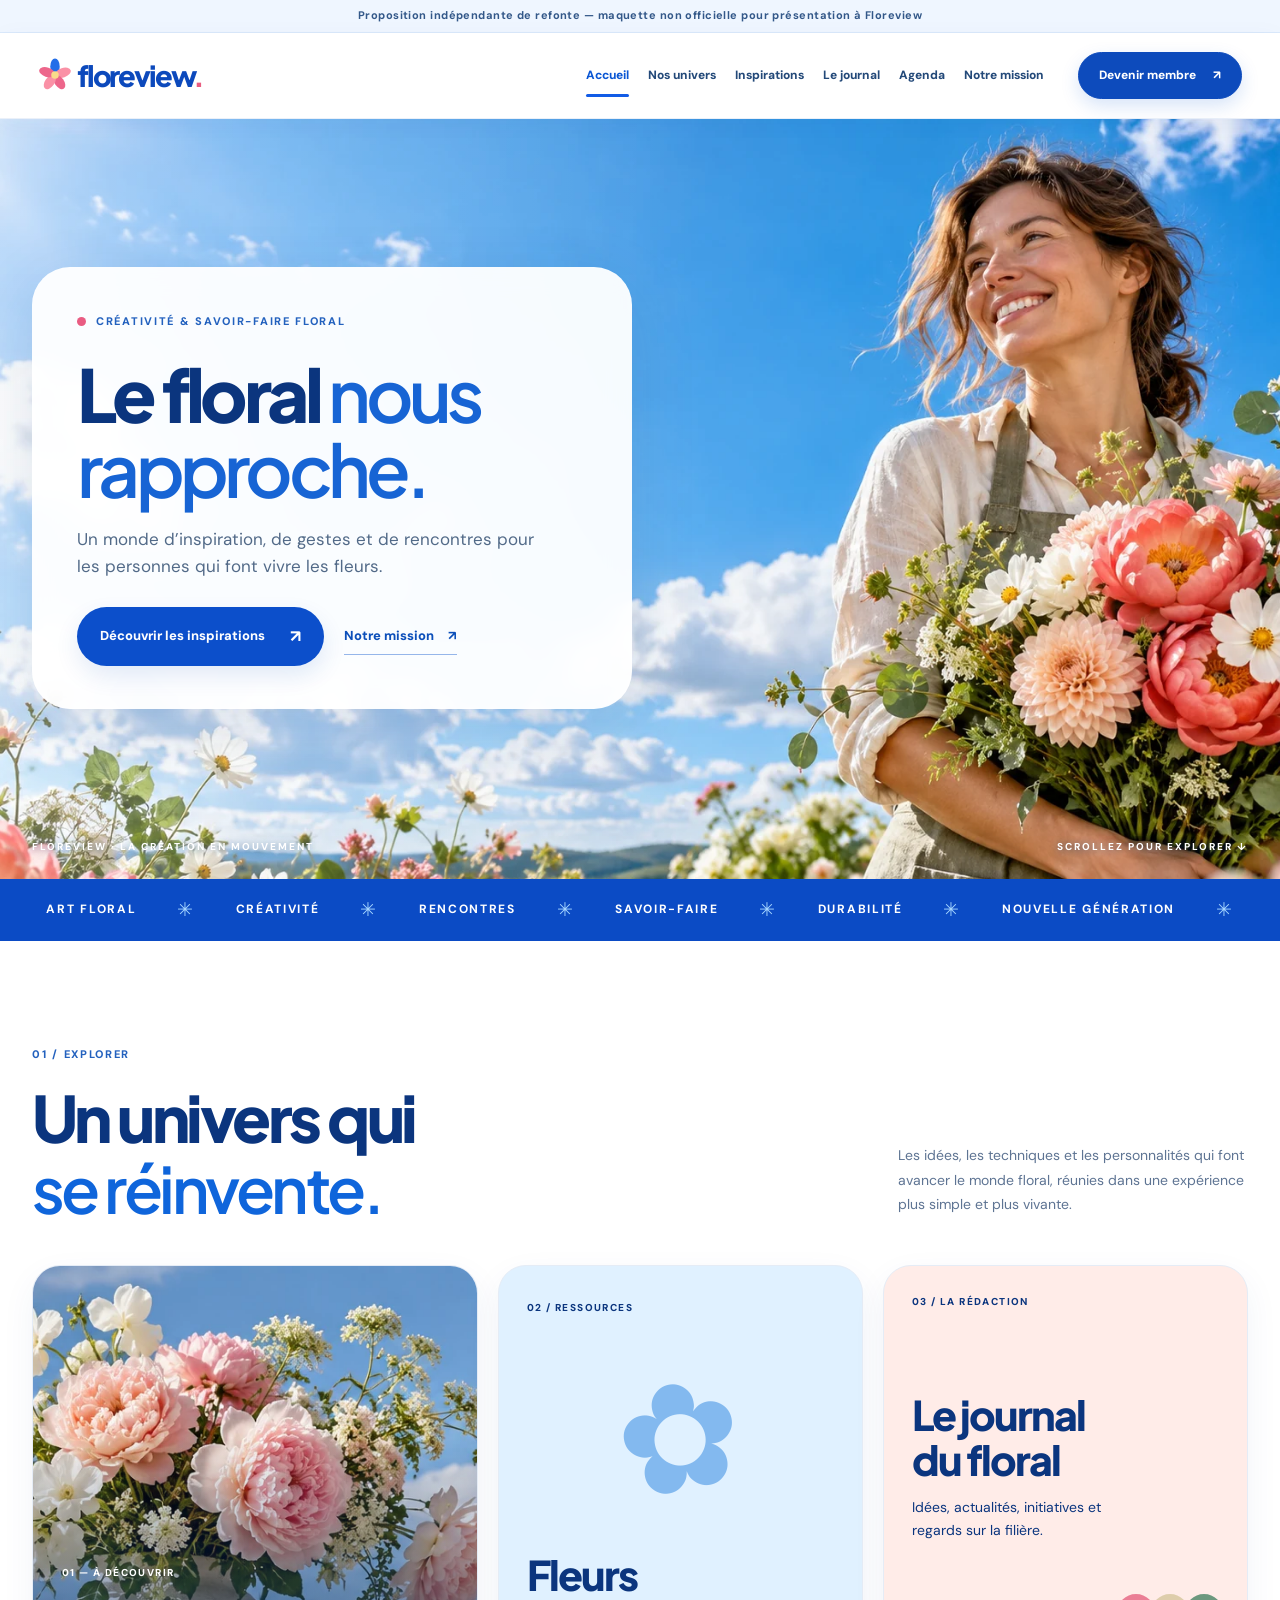
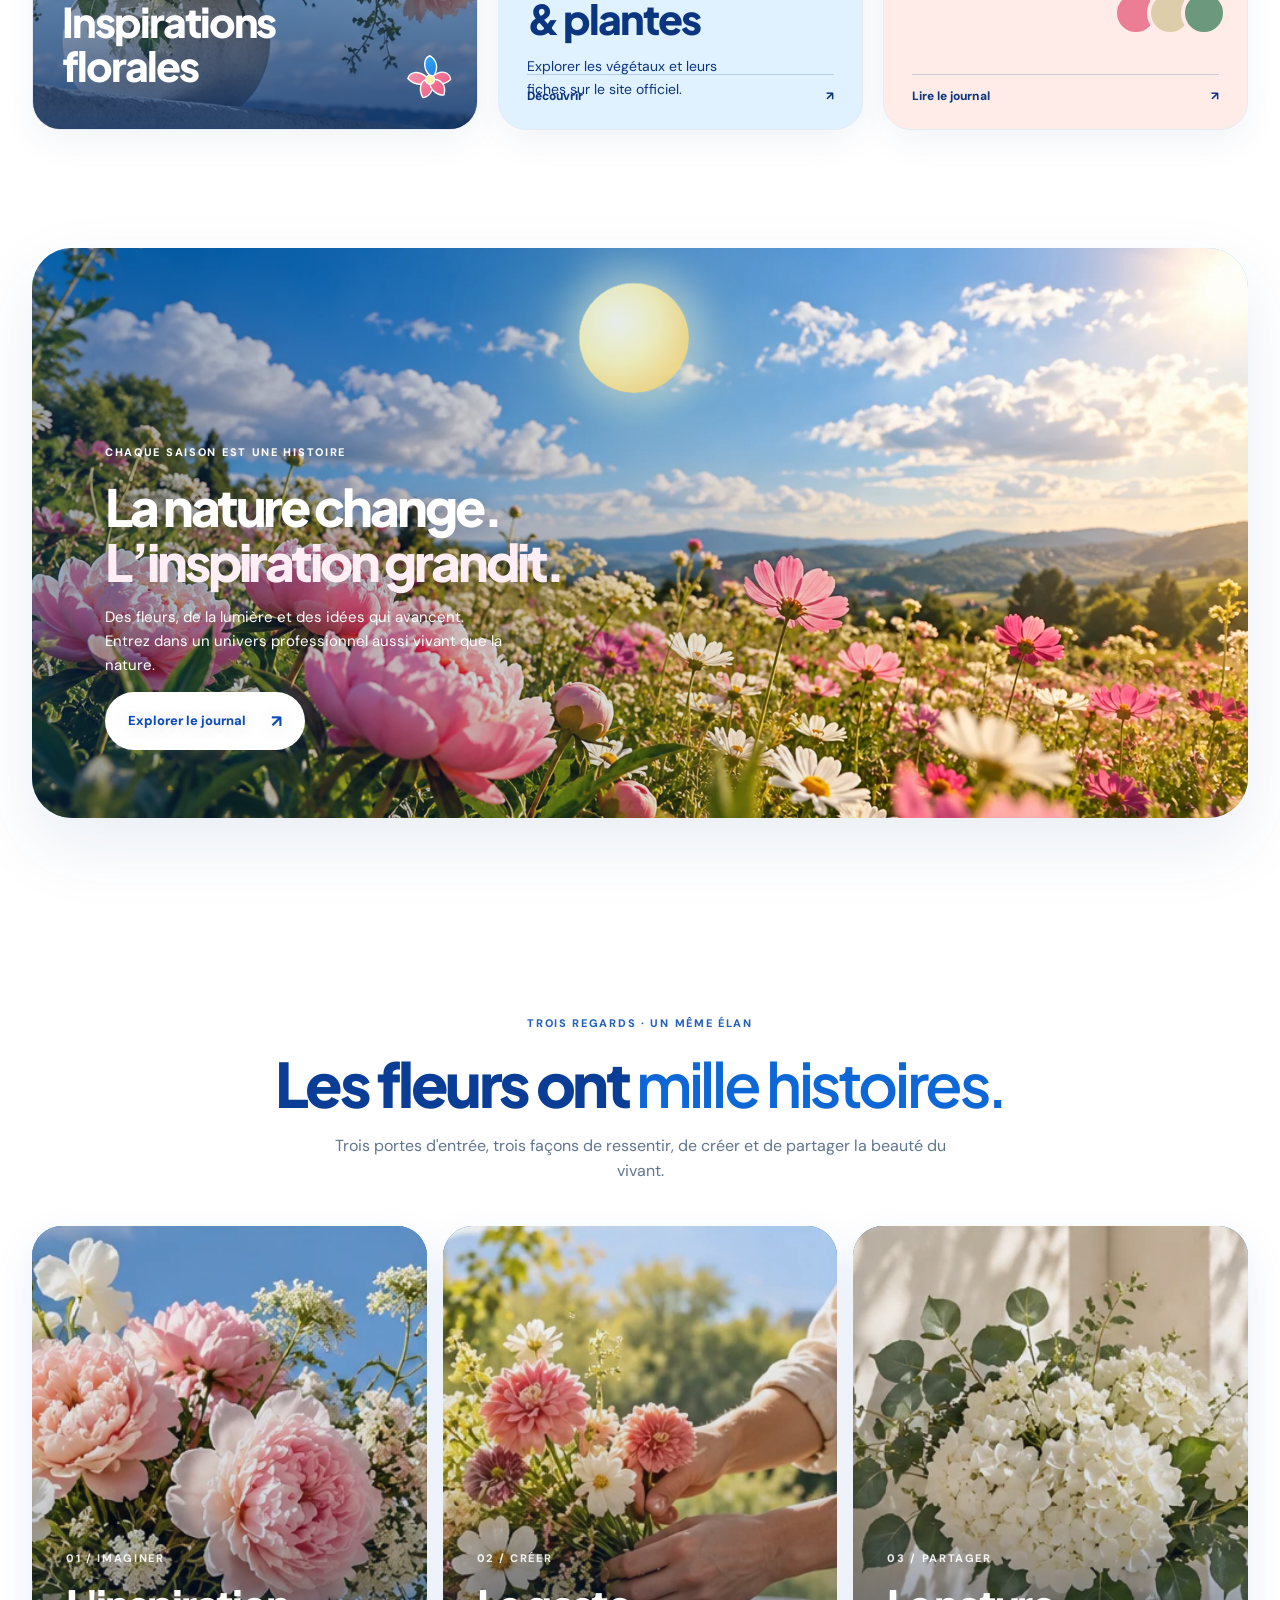
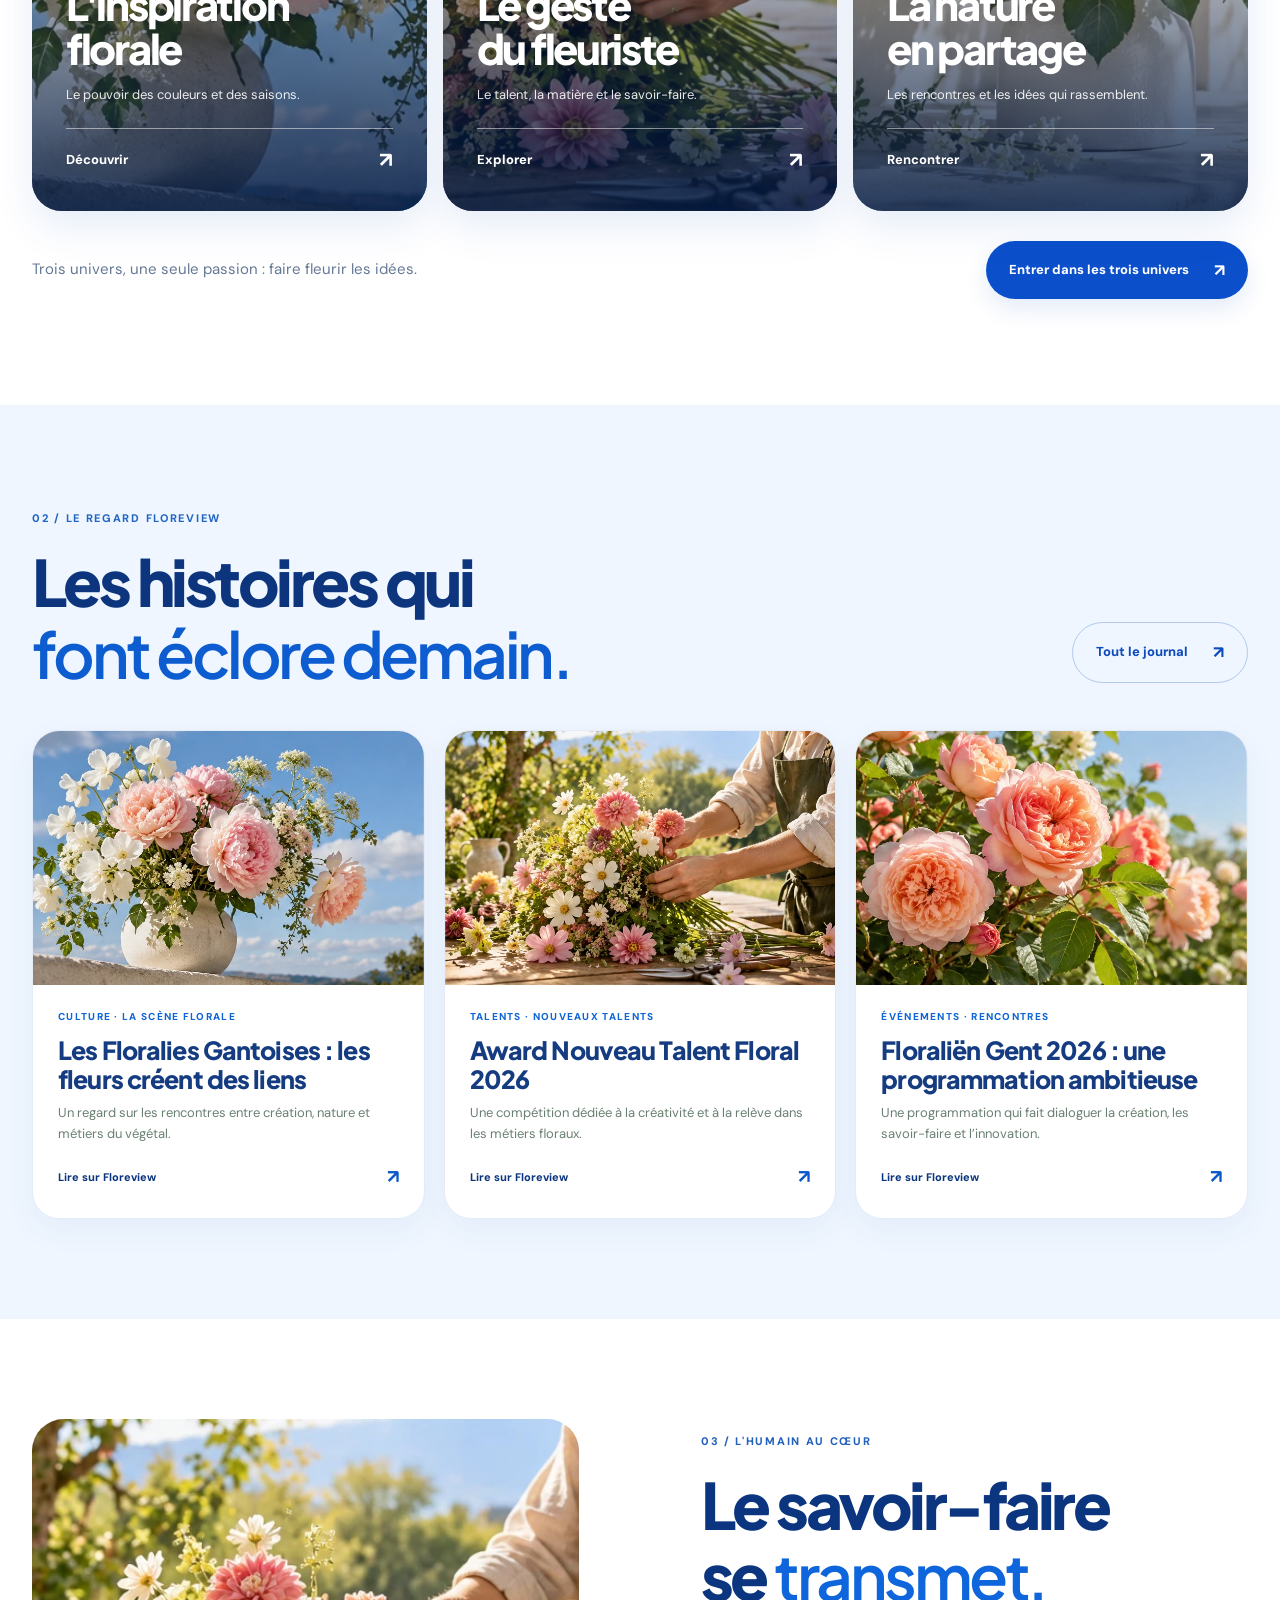
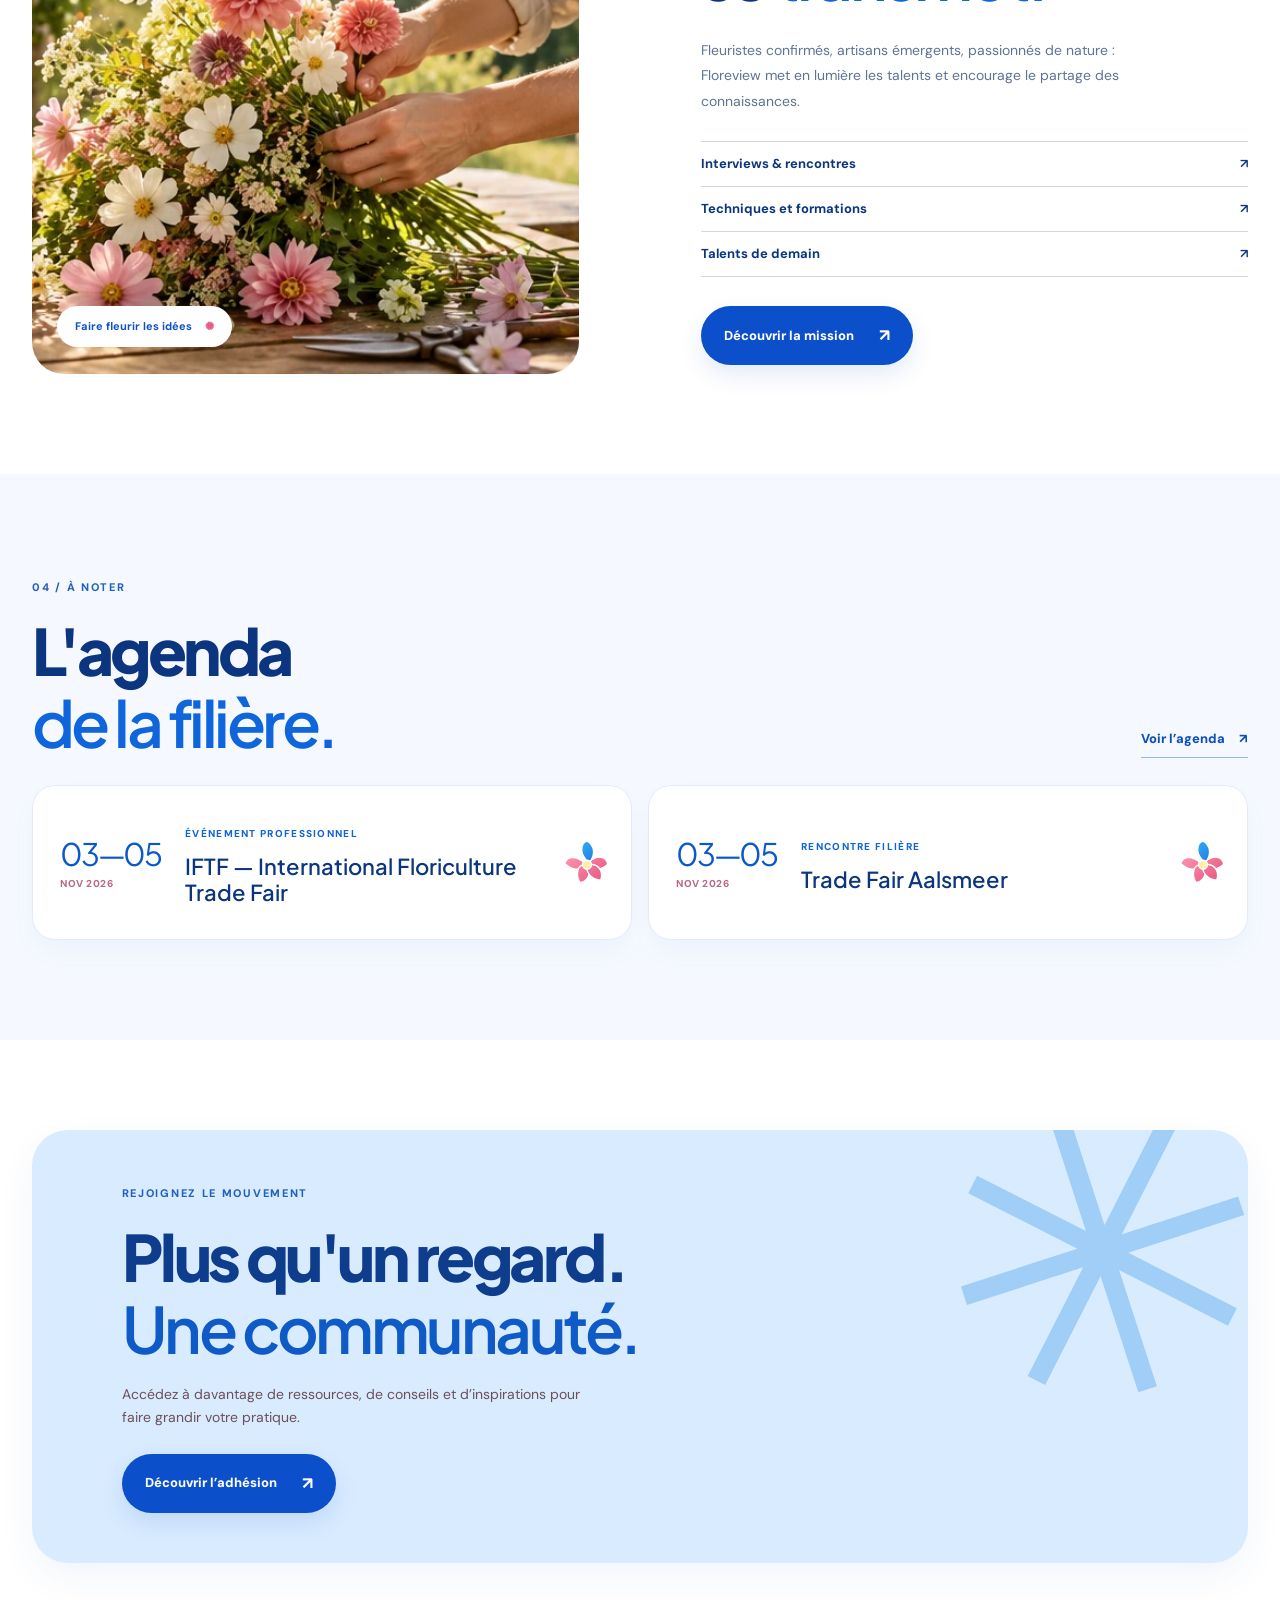
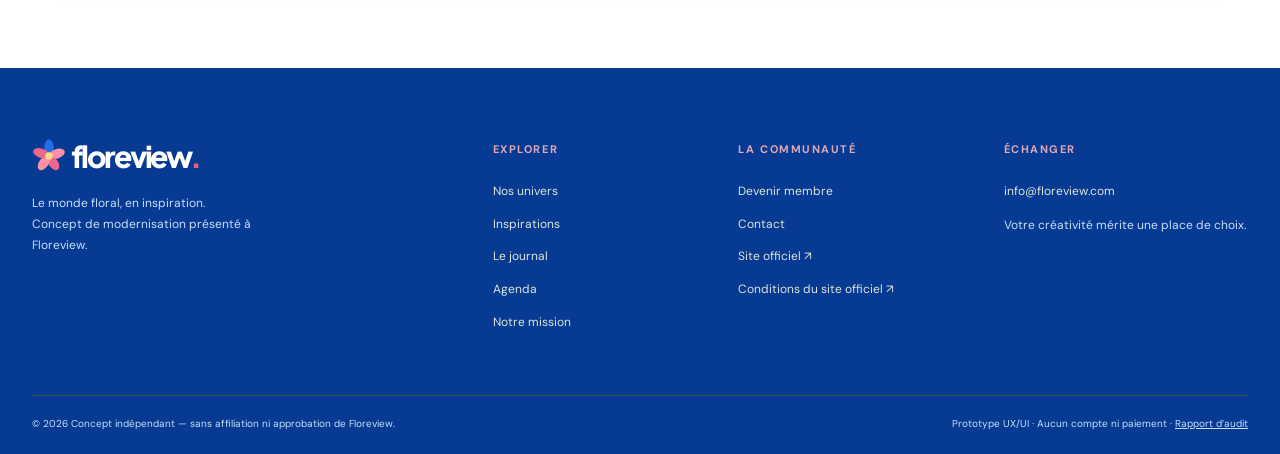
==== commit 54575f9f: "V4 Floreview fleur interactive et trois univers" ====
--- a/index.html
+++ b/index.html
@@ -1,18 +1,68 @@
-<!doctype html><html lang="fr"><head><meta charset="utf-8"><meta name="viewport" content="width=device-width, initial-scale=1"><meta name="theme-color" content="#143c32"><meta name="robots" content="noindex,nofollow"><meta name="description" content="Concept de refonte du média floral Floreview : inspiration, journal, agenda et communauté."><title>Accueil | Floreview — concept de refonte</title><link rel="icon" href="assets/favicon.svg" type="image/svg+xml"><link rel="preconnect" href="https://fonts.googleapis.com"><link rel="preconnect" href="https://fonts.gstatic.com" crossorigin><link href="https://fonts.googleapis.com/css2?family=DM+Sans:wght@400;500;600;700;800&family=Fraunces:opsz,wght,SOFT,WONK@9..144,500,25,1;9..144,600,25,1;9..144,700,25,1&display=swap" rel="stylesheet"><link rel="stylesheet" href="styles.css?v=1"></head><body data-page="index.html"><a class="skip-link" href="#contenu">Aller au contenu</a>
+<!doctype html><html lang="fr"><head><meta charset="utf-8"><meta name="viewport" content="width=device-width, initial-scale=1"><meta name="theme-color" content="#0D4BBC"><meta name="robots" content="noindex,nofollow"><meta name="description" content="Concept de refonte du média floral Floreview : inspiration, journal, agenda et communauté."><title>Accueil | Floreview — concept de refonte</title><link rel="icon" href="assets/favicon.svg" type="image/svg+xml"><link rel="preconnect" href="https://fonts.googleapis.com"><link rel="preconnect" href="https://fonts.gstatic.com" crossorigin><link href="https://fonts.googleapis.com/css2?family=DM+Sans:wght@400;500;600;700;800&family=Plus+Jakarta+Sans:wght@400;500;600;700;800&display=swap" rel="stylesheet"><link rel="stylesheet" href="styles.css?v=3"><link rel="stylesheet" href="sky-2026.css?v=3"><link rel="stylesheet" href="floral-interactions.css?v=4"></head><body data-page="index.html"><a class="skip-link" href="#contenu">Aller au contenu</a>
 <div class="prototype-flag">Proposition indépendante de refonte — maquette non officielle pour présentation à Floreview</div>
 <header class="site-header" id="haut"><div class="header-inner">
   <a class="wordmark" href="index.html" aria-label="Accueil - concept Floreview"><img src="assets/concept-symbol.svg" alt="" width="31" height="31"><span>floreview<span class="period">.</span></span></a>
   <button class="menu-toggle" type="button" aria-label="Ouvrir le menu" aria-expanded="false" aria-controls="site-nav"><span></span><span></span><span></span></button>
-  <nav id="site-nav" class="site-nav" aria-label="Navigation principale"><a href="index.html" class="nav-link is-active" aria-current="page">Accueil</a><a href="inspirations.html" class="nav-link " >Inspirations</a><a href="journal.html" class="nav-link " >Le journal</a><a href="agenda.html" class="nav-link " >Agenda</a><a href="apropos.html" class="nav-link " >Notre mission</a></nav>
+  <nav id="site-nav" class="site-nav" aria-label="Navigation principale"><a href="index.html" class="nav-link is-active" aria-current="page">Accueil</a><a href="univers.html" class="nav-link ">Nos univers</a><a href="inspirations.html" class="nav-link " >Inspirations</a><a href="journal.html" class="nav-link " >Le journal</a><a href="agenda.html" class="nav-link " >Agenda</a><a href="apropos.html" class="nav-link " >Notre mission</a></nav>
   <a class="header-cta" href="adhesion.html">Devenir membre <span aria-hidden="true">↗</span></a>
-</div></header><main id="contenu"><section class="hero"><div class="container hero-grid"><div class="hero-copy reveal"><span class="eyebrow"><span class="eyebrow-dot"></span> La voix de la création florale</span><h1>La création<br><em>fleurit</em> ici.</h1><p>Inspiration, savoir-faire et rencontres : un nouvel espace pour celles et ceux qui font vivre le monde floral.</p><div class="hero-actions"><a class="btn btn-dark" href="inspirations.html">Explorer les inspirations <span>↗</span></a><a class="text-link" href="apropos.html">Découvrir Floreview <span>↗</span></a></div><div class="hero-note"><span class="note-mark">✳</span><span>Fleuristes, designers floraux,<br>professionnels et talents de demain.</span></div></div><div class="hero-visual reveal" aria-label="Univers floral"><div class="hero-photo"><img class="" src="https://images.unsplash.com/photo-1490750967868-88aa4486c946?auto=format&fit=crop&w=1400&q=84" alt="Photographie de fleurs aux couleurs douces" fetchpriority=high decoding="async" onerror="this.onerror=null;this.src='assets/floral-illustration.svg'"></div><div class="hero-cutout"><img src="assets/floral-illustration.svg" alt="" /></div><div class="orbit-badge"><span>Le floral</span><strong>en grand.</strong><span class="orbit-flower">✳</span></div><span class="vertical-caption">CRÉER / APPRENDRE / PARTAGER</span></div></div><div class="hero-bottom container"><span>Un média, mille façons de s’inspirer.</span><span class="scroll-cue">Découvrir <span>↓</span></span></div></section>
+</div></header><main id="contenu"><section class="hero hero-sky" aria-label="Bienvenue sur Floreview">
+  <div class="hero-sky__photo" aria-hidden="true"><img src="assets/hero-florist.webp" alt="" fetchpriority="high" decoding="async"></div>
+  <div class="hero-clouds" aria-hidden="true"><span class="cloud cloud--one"></span><span class="cloud cloud--two"></span><span class="cloud cloud--three"></span></div>
+  <div class="container hero-sky__inner"><div class="hero-sky__message reveal is-visible">
+    <span class="eyebrow"><span class="eyebrow-dot"></span> Créativité & savoir-faire floral</span>
+    <h1>Le floral <em>nous rapproche.</em></h1>
+    <p>Un monde d’inspiration, de gestes et de rencontres pour les personnes qui font vivre les fleurs.</p>
+    <div class="hero-actions"><a class="btn btn-dark" href="inspirations.html">Découvrir les inspirations <span aria-hidden="true">↗</span></a><a class="text-link" href="apropos.html">Notre mission <span aria-hidden="true">↗</span></a></div>
+  </div></div>
+  <div class="hero-sky__bottom" aria-hidden="true"><span>FLOREVIEW · LA CRÉATION EN MOUVEMENT</span><span>SCROLLEZ POUR EXPLORER ↓</span></div>
+</section>
 <section class="ticker" aria-label="Thématiques"><div class="ticker-inner"><span>Art floral</span><b>✳</b><span>Créativité</span><b>✳</b><span>Rencontres</span><b>✳</b><span>Savoir-faire</span><b>✳</b><span>Durabilité</span><b>✳</b><span>Nouvelle génération</span><b>✳</b></div></section>
 <section class="section container" id="univers"><div class="section-head reveal"><div><span class="eyebrow">01 / Explorer</span><h2>Un univers qui<br><em>se réinvente.</em></h2></div><p>Les idées, les techniques et les personnalités qui font avancer le monde floral, réunies dans une expérience plus simple et plus vivante.</p></div><div class="feature-grid">
-<a href="inspirations.html" class="feature-card feature-card-xl reveal"><div class="feature-image"><img class="" src="https://images.unsplash.com/photo-1468327768560-75b778cbb551?auto=format&fit=crop&w=1000&q=82" alt="Composition florale inspirante" loading=lazy decoding="async" onerror="this.onerror=null;this.src='assets/floral-illustration.svg'"></div><div class="feature-caption"><span>01 — À découvrir</span><h3>Inspirations<br>florales</h3><span class="round-arrow">↗</span></div></a>
+<a href="inspirations.html" class="feature-card feature-card-xl reveal"><div class="feature-image"><img class="" src="assets/floral-1.webp" alt="Composition florale inspirante" loading=lazy decoding="async" onerror="this.onerror=null;this.src='assets/floral-illustration.svg'"></div><div class="feature-caption"><span>01 — À découvrir</span><h3>Inspirations<br>florales</h3><span class="round-arrow">↗</span></div></a>
 <a href="https://floreview.com/fr/fleurs-et-plantes/" target="_blank" rel="noopener noreferrer" class="feature-card feature-card-sage reveal"><span class="small-label">02 / Ressources</span><div class="feature-flower">✿</div><h3>Fleurs<br>& plantes</h3><p>Explorer les végétaux et leurs fiches sur le site officiel.</p><span class="feature-cta">Découvrir <span>↗</span></span></a>
 <a href="journal.html" class="feature-card feature-card-peach reveal"><span class="small-label">03 / La rédaction</span><h3>Le journal<br>du floral</h3><p>Idées, actualités, initiatives et regards sur la filière.</p><div class="card-circles"><span></span><span></span><span></span></div><span class="feature-cta">Lire le journal <span>↗</span></span></a>
 </div></section>
+<section class="sky-garden" aria-label="La nature en mouvement">
+  <div class="container sky-garden__shell">
+    <div class="sky-garden__image" aria-hidden="true"><img src="assets/sunny-meadow.webp" alt="" loading="lazy"></div>
+    <div class="sky-garden__atmosphere" aria-hidden="true">
+      <span class="garden-sun"></span><span class="cloud cloud--garden-a"></span><span class="cloud cloud--garden-b"></span>
+    </div>
+    <div class="sky-garden__content reveal">
+      <span class="eyebrow">Chaque saison est une histoire</span>
+      <h2>La nature change.<br><em>L’inspiration grandit.</em></h2>
+      <p>Des fleurs, de la lumière et des idées qui avancent. Entrez dans un univers professionnel aussi vivant que la nature.</p>
+      <a class="btn btn-dark" href="journal.html">Explorer le journal <span aria-hidden="true">↗</span></a>
+    </div>
+  </div>
+</section>
+
+<section class="editorial-triptych section" aria-labelledby="triptych-title">
+  <div class="container triptych-intro reveal">
+    <span class="eyebrow">Trois regards · Un même élan</span>
+    <h2 id="triptych-title">Les fleurs ont <em>mille histoires.</em></h2>
+    <p>Trois portes d'entrée, trois façons de ressentir, de créer et de partager la beauté du vivant.</p>
+  </div>
+  <div class="container triptych-grid">
+    <a class="triptych-panel triptych-panel--one reveal" href="univers.html#inspirer">
+      <img src="assets/floral-1.webp" alt="Bouquet de pivoines roses sous un ciel bleu" loading="lazy" decoding="async">
+      <span class="triptych-panel__scrim" aria-hidden="true"></span>
+      <span class="triptych-panel__body"><small>01 / IMAGINER</small><strong>L'inspiration<br>florale</strong><span>Le pouvoir des couleurs et des saisons.</span><span class="triptych-panel__action">Découvrir <span aria-hidden="true">↗</span></span></span>
+    </a>
+    <a class="triptych-panel triptych-panel--two reveal" href="univers.html#creer">
+      <img src="assets/floral-2.webp" alt="Fleuriste créant un bouquet au jardin" loading="lazy" decoding="async">
+      <span class="triptych-panel__scrim" aria-hidden="true"></span>
+      <span class="triptych-panel__body"><small>02 / CRÉER</small><strong>Le geste<br>du fleuriste</strong><span>Le talent, la matière et le savoir-faire.</span><span class="triptych-panel__action">Explorer <span aria-hidden="true">↗</span></span></span>
+    </a>
+    <a class="triptych-panel triptych-panel--three reveal" href="univers.html#partager">
+      <img src="assets/floral-4.webp" alt="Composition florale blanche et feuillage dans une lumière naturelle" loading="lazy" decoding="async">
+      <span class="triptych-panel__scrim" aria-hidden="true"></span>
+      <span class="triptych-panel__body"><small>03 / PARTAGER</small><strong>La nature<br>en partage</strong><span>Les rencontres et les idées qui rassemblent.</span><span class="triptych-panel__action">Rencontrer <span aria-hidden="true">↗</span></span></span>
+    </a>
+  </div>
+  <div class="triptych-footer container reveal"><p>Trois univers, une seule passion : faire fleurir les idées.</p><a href="univers.html" class="btn btn-dark">Entrer dans les trois univers <span aria-hidden="true">↗</span></a></div>
+</section>
 <section class="section section-ink"><div class="container"><div class="section-head section-head-light reveal"><div><span class="eyebrow">02 / Le regard Floreview</span><h2>Les histoires qui<br><em>font éclore demain.</em></h2></div><a href="journal.html" class="btn btn-outline-light">Tout le journal <span>↗</span></a></div><div class="story-grid" id="home-articles"></div></div></section>
-<section class="section container"><div class="split-feature"><div class="split-photo reveal"><img class="" src="https://images.unsplash.com/photo-1487070183336-b863922373d4?auto=format&fit=crop&w=1000&q=82" alt="Fleurs et végétaux en floraison" loading=lazy decoding="async" onerror="this.onerror=null;this.src='assets/floral-illustration.svg'"><div class="photo-chip">Faire fleurir les idées <span>✺</span></div></div><div class="split-copy reveal"><span class="eyebrow">03 / L'humain au cœur</span><h2>Le savoir-faire<br>se <em>transmet.</em></h2><p>Fleuristes confirmés, artisans émergents, passionnés de nature : Floreview met en lumière les talents et encourage le partage des connaissances.</p><div class="underline-list"><span>Interviews & rencontres <b>↗</b></span><span>Techniques et formations <b>↗</b></span><span>Talents de demain <b>↗</b></span></div><a class="btn btn-dark" href="apropos.html">Découvrir la mission <span>↗</span></a></div></div></section>
+<section class="section container"><div class="split-feature"><div class="split-photo reveal"><img class="" src="assets/floral-2.webp" alt="Fleurs et végétaux en floraison" loading=lazy decoding="async" onerror="this.onerror=null;this.src='assets/floral-illustration.svg'"><div class="photo-chip">Faire fleurir les idées <span>✺</span></div></div><div class="split-copy reveal"><span class="eyebrow">03 / L'humain au cœur</span><h2>Le savoir-faire<br>se <em>transmet.</em></h2><p>Fleuristes confirmés, artisans émergents, passionnés de nature : Floreview met en lumière les talents et encourage le partage des connaissances.</p><div class="underline-list"><span>Interviews & rencontres <b>↗</b></span><span>Techniques et formations <b>↗</b></span><span>Talents de demain <b>↗</b></span></div><a class="btn btn-dark" href="apropos.html">Découvrir la mission <span>↗</span></a></div></div></section>
 <section class="section section-cream"><div class="container event-preview"><div class="section-head reveal"><div><span class="eyebrow">04 / À noter</span><h2>L'agenda<br><em>de la filière.</em></h2></div><a class="text-link" href="agenda.html">Voir l’agenda <span>↗</span></a></div><div class="event-mini-grid"><a class="event-mini reveal" href="agenda.html"><span class="event-date">03—05 <small>NOV 2026</small></span><div><span class="category">Événement professionnel</span><h3>IFTF — International Floriculture Trade Fair</h3></div><span class="round-arrow">↗</span></a><a class="event-mini reveal" href="agenda.html"><span class="event-date">03—05 <small>NOV 2026</small></span><div><span class="category">Rencontre filière</span><h3>Trade Fair Aalsmeer</h3></div><span class="round-arrow">↗</span></a></div></div></section>
-<section class="member-band container"><div class="member-band-copy reveal"><span class="eyebrow">Rejoignez le mouvement</span><h2>Plus qu'un regard.<br><em>Une communauté.</em></h2><p>Accédez à davantage de ressources, de conseils et d’inspirations pour faire grandir votre pratique.</p><a class="btn btn-dark" href="adhesion.html">Découvrir l’adhésion <span>↗</span></a></div><div class="member-band-shape" aria-hidden="true">✳</div></section></main><footer class="footer"><div class="container footer-top"><div><a class="wordmark footer-wordmark" href="index.html"><img src="assets/concept-symbol.svg" alt="" width="30" height="30"><span>floreview<span class="period">.</span></span></a><p>Le monde floral, en inspiration.<br>Concept de modernisation présenté à Floreview.</p></div><div><h3>Explorer</h3><a href="inspirations.html">Inspirations</a><a href="journal.html">Le journal</a><a href="agenda.html">Agenda</a><a href="apropos.html">Notre mission</a></div><div><h3>La communauté</h3><a href="adhesion.html">Devenir membre</a><a href="contact.html">Contact</a><a href="https://floreview.com/fr/" target="_blank" rel="noopener noreferrer">Site officiel ↗</a><a href="https://floreview.com/fr/conditions-generales/" target="_blank" rel="noopener noreferrer">Conditions du site officiel ↗</a></div><div><h3>Échanger</h3><a href="mailto:info@floreview.com">info@floreview.com</a><p>Votre créativité mérite une place de choix.</p></div></div><div class="container footer-bottom"><span>© 2026 Concept indépendant — sans affiliation ni approbation de Floreview.</span><span>Prototype UX/UI · Aucun compte ni paiement · <a href="AUDIT.md">Rapport d’audit</a></span></div></footer><script defer src="data/articles.js"></script><script defer src="app.js"></script></body></html>+<section class="member-band container"><div class="member-band-copy reveal"><span class="eyebrow">Rejoignez le mouvement</span><h2>Plus qu'un regard.<br><em>Une communauté.</em></h2><p>Accédez à davantage de ressources, de conseils et d’inspirations pour faire grandir votre pratique.</p><a class="btn btn-dark" href="adhesion.html">Découvrir l’adhésion <span>↗</span></a></div><div class="member-band-shape" aria-hidden="true">✳</div></section></main><footer class="footer"><div class="container footer-top"><div><a class="wordmark footer-wordmark" href="index.html"><img src="assets/concept-symbol.svg" alt="" width="30" height="30"><span>floreview<span class="period">.</span></span></a><p>Le monde floral, en inspiration.<br>Concept de modernisation présenté à Floreview.</p></div><div><h3>Explorer</h3><a href="univers.html">Nos univers</a><a href="inspirations.html">Inspirations</a><a href="journal.html">Le journal</a><a href="agenda.html">Agenda</a><a href="apropos.html">Notre mission</a></div><div><h3>La communauté</h3><a href="adhesion.html">Devenir membre</a><a href="contact.html">Contact</a><a href="https://floreview.com/fr/" target="_blank" rel="noopener noreferrer">Site officiel ↗</a><a href="https://floreview.com/fr/conditions-generales/" target="_blank" rel="noopener noreferrer">Conditions du site officiel ↗</a></div><div><h3>Échanger</h3><a href="mailto:info@floreview.com">info@floreview.com</a><p>Votre créativité mérite une place de choix.</p></div></div><div class="container footer-bottom"><span>© 2026 Concept indépendant — sans affiliation ni approbation de Floreview.</span><span>Prototype UX/UI · Aucun compte ni paiement · <a href="AUDIT.md">Rapport d’audit</a></span></div></footer><script defer src="data/articles.js"></script><script defer src="app.js"></script></body></html>
--- a/sky-2026.css
+++ b/sky-2026.css
@@ -0,0 +1,204 @@
+
+/* ========================================================
+  FLOREVIEW — UNIVERS CIEL & FLEURS 2026
+  Proposition originale, inspirée des tendances corporate food
+  et de l'univers vivant de la fleur.
+======================================================== */
+:root{
+  --ink:#0b357e;--ink2:#0d4bbc;--paper:#fff;--cream:#f7faff;--white:#fff;
+  --pink:#e85c83;--peach:#ffe2d4;--lime:#deedf5;--lilac:#eff4ff;
+  --sage:#e6f5f4;--muted:#60758f;--border:#dbe6f4;
+  --shadow:0 28px 70px rgba(19,76,154,.095);
+  --radius:28px;
+  --display:'Plus Jakarta Sans','DM Sans',sans-serif;
+  --font:'DM Sans',sans-serif;
+}
+html{scroll-padding-top:112px}
+body{background:#fff;color:var(--ink);line-height:1.56}
+.container{width:min(1270px,calc(100% - 64px))}
+::selection{background:#b4ddff;color:#0a2860}
+:focus-visible{outline:3px solid #2477ec;outline-offset:4px}
+.prototype-flag{background:#eff6ff;color:#335889;border-bottom:1px solid #dae9fb;padding:8px 14px;font-size:11px}
+.site-header{height:86px;background:rgba(255,255,255,.97);border-bottom:1px solid #eaf0f9;box-shadow:0 4px 24px rgba(12,67,147,.035)}
+.header-inner{max-width:1390px}
+.wordmark{font-family:'Plus Jakarta Sans',sans-serif;font-size:29px;letter-spacing:-.075em;font-style:normal;color:#0c49bc;font-weight:800}
+.wordmark img{transform:none;width:34px;height:34px}
+.wordmark .period{color:#e95d81}
+.site-nav{gap:28px}
+.nav-link{color:#234979;font-size:13px;font-weight:800}
+.nav-link:hover,.nav-link.is-active{color:#0b57d4}
+.nav-link.is-active::after{background:#125ce6;height:3px;border-radius:6px;bottom:-10px}
+.header-cta{background:#0d4bbc;color:#fff;border:1px solid #0d4bbc;box-shadow:0 7px 18px rgba(20,94,213,.17)}
+.header-cta:hover{background:#063484;color:#fff}
+.eyebrow{color:#2361be;font-size:11px;letter-spacing:.155em}
+.eyebrow-dot{background:#e95c82}
+.btn{font-weight:800;box-shadow:0 10px 23px rgba(6,72,180,.11)}
+.btn-dark{background:#0c4fcb;color:#fff}
+.btn-dark:hover{background:#083a99}
+.btn-outline-light{border:1px solid #b2c9ed;color:#0d4bbc;box-shadow:none}
+.btn-outline-light:hover{background:#0d4bbc;color:#fff}
+.text-link{color:#0c4fba;border-bottom:1px solid #95b6ea}
+.text-link:hover{color:#dc4f7f;border-color:#dc4f7f}
+.section{padding:100px 0}
+.section-head h2,.split-copy h2,.member-band h2,.joining-panel h2,.contact-info h2{
+  font-family:var(--display);font-weight:800;letter-spacing:-.055em;line-height:1.12;
+  font-size:clamp(38px,5vw,69px)
+}
+.section h2 em,.member-band h2 em,.page-hero h1 em,.joining-panel h2 em,.error-page h1 em,.split-copy h2 em{
+  color:#0f65db;font-weight:600;font-style:normal
+}
+.section-head>p,.split-copy p{color:#5e7493}
+
+/* Hero, genuine original imagery with real CSS motion layers */
+.hero-sky{position:relative;min-height:min(760px,calc(100vh - 110px));height:710px;background:#8cc9ed;isolation:isolate;overflow:hidden}
+.hero-sky__photo{position:absolute;inset:0;z-index:0;overflow:hidden}
+.hero-sky__photo img{display:block;width:100%;height:100%;object-fit:cover;object-position:50% 50%;transform:scale(1.06);animation:hero-pan 38s ease-in-out infinite alternate}
+.hero-sky__photo::after{content:"";position:absolute;inset:0;background:linear-gradient(90deg,rgba(255,255,255,.26),transparent 55%)}
+.hero-sky__inner{min-height:100%;display:flex;align-items:center}
+.hero-sky__message{position:relative;z-index:4;max-width:600px;margin:0 0 22px;padding:42px 45px 43px;border-radius:38px;background:rgba(255,255,255,.95);box-shadow:0 20px 66px rgba(18,61,125,.14);backdrop-filter:blur(12px)}
+.hero-sky h1{font-size:clamp(49px,5.7vw,78px);line-height:1.03;letter-spacing:-.065em;font-family:var(--display);font-weight:800;margin:22px 0 19px}
+.hero-sky h1 em{color:#1764d4;font-weight:600;font-style:normal}
+.hero-sky__message>p{color:#526a88;font-size:17px;line-height:1.63;margin:0;max-width:470px}
+.hero-sky .hero-actions{margin-top:26px;gap:20px}
+.hero-sky__bottom{position:absolute;bottom:24px;left:calc((100% - min(1270px,calc(100% - 64px)))/2);right:calc((100% - min(1270px,calc(100% - 64px)))/2);display:flex;justify-content:space-between;z-index:4;font-size:10px;letter-spacing:.2em;color:#fff;text-shadow:0 1px 7px rgba(25,80,136,.65);font-weight:800}
+.hero-clouds,.sky-garden__atmosphere{position:absolute;inset:0;pointer-events:none;overflow:hidden;z-index:1}
+.cloud{position:absolute;width:210px;height:108px;opacity:.65;background:url('assets/cloud.svg') center/contain no-repeat;filter:drop-shadow(0 4px 8px rgba(255,255,255,.12));will-change:transform}
+.cloud--one{top:7%;left:-25%;animation:cloud-drift 38s linear infinite}
+.cloud--two{top:15%;left:-38%;width:145px;opacity:.48;animation:cloud-drift 51s linear -15s infinite}
+.cloud--three{top:27%;left:-48%;width:120px;opacity:.38;animation:cloud-drift 64s linear -22s infinite}
+@keyframes cloud-drift{from{transform:translateX(0)}to{transform:translateX(170vw)}}
+@keyframes hero-pan{from{transform:scale(1.05) translateX(-.7%)}to{transform:scale(1.11) translateX(1.1%)}}
+
+/* white framing, soft borders, rounded editorial cards */
+.ticker{background:#0b4bc5;color:#fff}
+.ticker b{color:#a5d5ff}
+.feature-grid{grid-template-columns:1.1fr .9fr .9fr;gap:20px}
+.feature-card{border-radius:28px;box-shadow:0 12px 34px rgba(14,62,132,.06);border:1px solid #e5ecf6}
+.feature-card:hover{box-shadow:0 26px 52px rgba(19,81,168,.14)}
+.feature-card-xl::after{background:linear-gradient(transparent,rgba(5,46,104,.77))}
+.feature-caption h3,.feature-card h3{font-family:var(--display);font-weight:800;letter-spacing:-.05em}
+.feature-card-sage{background:#e0f1ff}
+.feature-card-sage .feature-flower{color:#83b9ef}
+.feature-card-peach{background:#ffece8}
+.card-circles span{border-color:#ffece8}
+.round-arrow{color:#0849b5}
+.feature-card .feature-cta{border-color:rgba(7,61,142,.20)}
+
+/* Animated meadow and travelling sun */
+.sky-garden{padding:18px 0 86px;background:#fff}
+.sky-garden__shell{position:relative;height:570px;overflow:hidden;border-radius:40px;background:#80c8ec;box-shadow:var(--shadow);isolation:isolate}
+.sky-garden__image{position:absolute;inset:0;z-index:0}
+.sky-garden__image img{width:100%;height:100%;object-fit:cover;object-position:50% 50%;filter:saturate(1.04);animation:meadow-pan 31s ease-in-out infinite alternate}
+@keyframes meadow-pan{from{transform:scale(1.03) translateX(-1%)}to{transform:scale(1.10) translateX(1%)}}
+.sky-garden__image::after{content:"";position:absolute;inset:0;background:linear-gradient(90deg,rgba(9,49,106,.42),transparent 72%)}
+.garden-sun{position:absolute;top:6%;left:45%;width:110px;aspect-ratio:1;border-radius:50%;background:radial-gradient(circle at 35% 35%,#fffdf1,#fff8bb 40%,#ffdf83 72%,rgba(255,223,131,.72));box-shadow:0 0 36px 17px rgba(255,252,215,.45),0 0 115px 65px rgba(255,239,179,.20);mix-blend-mode:screen;opacity:.88;animation:sun-travel 37s ease-in-out infinite alternate;will-change:transform}
+@keyframes sun-travel{from{transform:translateX(-24vw) translateY(23px) scale(.82)}to{transform:translateX(31vw) translateY(-26px) scale(1.04)}}
+.cloud--garden-a{top:4%;left:-36%;opacity:.50;animation:cloud-drift 58s linear infinite}
+.cloud--garden-b{top:18%;left:-48%;width:150px;opacity:.43;animation:cloud-drift 71s linear -27s infinite}
+.sky-garden__content{position:absolute;z-index:2;left:6%;bottom:12%;width:min(520px,54%);color:#fff;text-shadow:0 2px 20px rgba(4,39,88,.24)}
+.sky-garden__content .eyebrow{color:#fff}
+.sky-garden__content h2{font-family:var(--display);font-size:clamp(38px,4vw,58px);font-weight:800;letter-spacing:-.06em;line-height:1.08;margin:15px 0}
+.sky-garden__content h2 em{font-style:normal;color:#ffeff5}
+.sky-garden__content p{font-size:15px;line-height:1.6;max-width:405px}
+.sky-garden__content .btn-dark{background:#fff;color:#0d4bbc}
+.sky-garden__content .btn-dark:hover{background:#eaf3ff}
+
+.section-ink{background:#eff6ff;color:#0c357d}
+.section-head-light .eyebrow{color:#2266c4}
+.section-head-light h2 em{color:#0d5dd0}
+.story-card{background:#fff;border:1px solid #e3ecf8;box-shadow:0 11px 32px rgba(27,81,145,.055);border-radius:27px}
+.story-card:hover{box-shadow:var(--shadow)}
+.story-body h3{font-family:var(--display);color:#153c80;font-size:25px;font-weight:800}
+.category{color:#0f65d6}
+.story-foot{border-color:#e2ebf7}
+.story-foot span:last-child{color:#0b59c8}
+.section-cream{background:#f5f9ff}
+.event-mini{background:#fff;border:1px solid #e3ebfa;border-radius:23px;box-shadow:0 12px 25px rgba(15,84,180,.035)}
+.event-date{color:#0b58c9}
+.split-feature,.split-photo{border-radius:32px}
+.photo-chip{background:#fff;color:#0c53c5}
+.member-band{background:#d8ebff;border-radius:36px;color:#0d3d8c;box-shadow:0 14px 36px rgba(23,83,162,.06)}
+.member-band h2 em{color:#0e5ac6}
+.member-band-shape{color:#a0cef6}
+.footer{background:#073a92;color:#fff;padding:65px 0 22px}
+.footer .wordmark{color:#fff}
+.footer-top p,.footer-bottom{color:#c7dffa}
+.footer a:hover{color:#a8d9ff}
+
+/* Inner pages get same sky-blue/white visual identity */
+.page-hero{background:linear-gradient(110deg,#ecf6ff,#c8e5ff)!important;min-height:375px;isolation:isolate}
+.page-hero::before{content:"";position:absolute;width:360px;height:170px;right:-2%;top:16%;background:url('assets/cloud.svg') center/contain no-repeat;opacity:.50;animation:inner-cloud 38s ease-in-out infinite alternate;z-index:-1}
+.page-hero::after{content:"";position:absolute;right:10%;bottom:-120px;width:300px;height:300px;border-radius:50%;background:radial-gradient(circle,#fff9d5,rgba(255,255,255,0) 70%);opacity:.66;z-index:-1}
+@keyframes inner-cloud{from{transform:translateX(-55px)}to{transform:translateX(60px)}}
+.page-hero h1{font-family:var(--display);font-weight:800;color:#0a388d;font-size:clamp(47px,6vw,82px)}
+.page-hero p{color:#536f95}
+.big-decoration{color:#a9d5fa}
+.inspo-card,.benefit-grid article,.faq details,.contact-card{background:#fff;border:1px solid #e3ebf8;border-radius:25px;box-shadow:0 8px 28px rgba(16,75,159,.045)}
+.inspo-caption h3,.benefit-grid h3{color:#143d85}
+.inspo-caption .round-arrow{color:#0e55bb}
+.filter-pill{background:#f2f7ff;color:#28518b;border:1px solid #cfe1fb}
+.filter-pill.is-selected{background:#0c54c6;color:#fff}
+input[type="search"],input[type="email"],input[type="text"],textarea{border-color:#cbdcf4}
+.joining-panel{background:#dfedff;border-radius:29px;color:#0d3c8c}
+.joining-panel p,.faq p{color:#617791}
+.faq summary{color:#173e80}
+.error-page{background:#eef6ff;min-height:100vh}
+.error-page h1{font-family:var(--display);font-weight:800}
+
+/* Respect OS reduced-motion preference: remove decorative motion, retain functionality */
+@media(prefers-reduced-motion:reduce){
+ .cloud,.garden-sun,.hero-sky__photo img,.sky-garden__image img,.page-hero::before{animation:none!important;transform:none!important}
+ .reveal{transition:none!important;transform:none!important;opacity:1!important}
+}
+@media(max-width:1100px){
+ .hero-sky{height:640px;min-height:unset}
+ .hero-sky__message{max-width:550px}
+ .container{width:min(1270px,calc(100% - 52px))}
+ .feature-grid{grid-template-columns:1.1fr 1fr}
+ .feature-card-peach{grid-column:1/-1;min-height:280px}
+}
+@media(max-width:820px){
+ .site-header{height:76px}
+ .site-nav{background:#fff;border-color:#dce9fa;box-shadow:0 18px 40px rgba(13,79,188,.12)}
+ .nav-link{color:#164985}
+ .header-cta{background:#0c50c4;color:#fff}
+ .menu-toggle{border-color:#b8d0ed;background:#fff}
+ .hero-sky{height:640px}
+ .hero-sky__message{margin-top:190px;max-width:570px}
+ .hero-sky__photo img{object-position:68% 44%}
+ .sky-garden__shell{height:510px}
+ .sky-garden__content{width:72%}
+}
+@media(max-width:600px){
+ .container{width:calc(100% - 30px)}
+ .site-header{height:69px}
+ .wordmark{font-size:25px}
+ .header-cta{padding:10px 13px;font-size:11px}
+ .hero-sky{height:710px;min-height:unset}
+ .hero-sky__photo img{object-position:73% 35%}
+ .hero-sky__photo::after{background:linear-gradient(180deg,transparent 20%,rgba(255,255,255,.2) 65%,rgba(255,255,255,.5))}
+ .hero-sky__inner{align-items:flex-end;padding-bottom:64px}
+ .hero-sky__message{margin:0;padding:26px 24px 29px;max-width:none;width:100%;border-radius:28px}
+ .hero-sky h1{font-size:clamp(38px,11.2vw,53px);margin:14px 0 13px}
+ .hero-sky__message>p{font-size:14px;line-height:1.58}
+ .hero-sky .hero-actions{margin-top:20px;gap:11px}
+ .hero-sky .btn{min-height:50px;font-size:12px;padding:12px 16px}
+ .hero-sky__bottom{bottom:19px;left:20px;right:20px;font-size:9px}
+ .hero-sky__bottom span:last-child{display:none}
+ .cloud--one{top:5%}.cloud--two{top:15%}
+ .section{padding:72px 0}
+ .section-head h2,.split-copy h2,.member-band h2,.joining-panel h2{font-size:clamp(34px,9vw,51px)}
+ .feature-grid{grid-template-columns:1fr}
+ .feature-card-peach{grid-column:auto;min-height:360px}
+ .sky-garden{padding:0 0 60px}
+ .sky-garden__shell{height:545px;border-radius:26px}
+ .sky-garden__image img{object-position:40% 48%}
+ .sky-garden__content{left:7%;right:7%;bottom:9%;width:auto}
+ .sky-garden__content h2{font-size:35px}
+ .sky-garden__content p{font-size:13px;max-width:330px}
+ .sky-garden__image::after{background:linear-gradient(0deg,rgba(4,36,79,.67),transparent 80%)}
+ .garden-sun{width:75px;left:44%;top:8%}
+ .page-hero{min-height:345px}
+ .page-hero h1{font-size:clamp(39px,10.2vw,54px)}
+ .ticker-inner{gap:15px}
+}
--- a/floral-interactions.css
+++ b/floral-interactions.css
@@ -0,0 +1,92 @@
+/* Floreview — interaction fleur + grandes cartes éditoriales. Design original. */
+:root{--floral-blue:#0d4bbc;--floral-pink:#e85c83;}
+.site-nav{gap:19px;}
+.nav-link{font-size:12px;}
+
+/* The generic white round arrow becomes the Floreview floral pictogram. */
+.round-arrow{
+  background: url('assets/flower-pointer.svg') center/contain no-repeat transparent !important;
+  font-size:0 !important;
+  border:0;
+  width:49px; height:49px;
+  box-shadow:none;
+  transition: transform .32s cubic-bezier(.18,.8,.22,1),filter .25s ease;
+}
+a:hover .round-arrow,a:focus-visible .round-arrow{transform:scale(1.13) rotate(17deg);filter:drop-shadow(0 5px 10px rgba(29,89,181,.16));}
+
+/* A small flower blooms beside hovered headlines, including keyboard focus. */
+@media (hover:hover) and (pointer:fine){
+  :where(.section-head,.split-copy,.member-band-copy,.page-hero-inner,.universe-page-hero__intro,.universe-feature__text,.universe-page-bottom) :where(h1,h2):hover::after,
+  :where(.story-card,.feature-card,.inspo-card,.universe-feature,.triptych-panel):hover :where(h2,h3,strong)::after{
+    content:'';display:inline-block;width:.47em;height:.47em;margin-left:.20em;
+    background:url('assets/flower-pointer.svg') center/contain no-repeat;
+    vertical-align:middle;animation:flower-bloom .34s cubic-bezier(.18,.89,.32,1.28) both;
+  }
+  @keyframes flower-bloom{from{opacity:0;transform:rotate(-35deg) scale(.3)}to{opacity:1;transform:rotate(0) scale(1)}}
+  .flower-pointer{
+    position:fixed;top:0;left:0;width:59px;height:59px;z-index:9999;
+    pointer-events:none;opacity:0;
+    background:url('assets/flower-pointer.svg') center/contain no-repeat;
+    filter:drop-shadow(0 6px 10px rgba(7,52,147,.18));
+    transform:translate3d(-200px,-200px,0) scale(.65) rotate(-20deg);
+    transition:opacity .16s ease,filter .16s ease;
+    will-change:transform;
+  }
+  .flower-pointer.is-active{opacity:1;}
+  .flower-cursor-target.is-flower-hovered{cursor:none;}
+}
+@media (hover:none),(pointer:coarse){.flower-pointer{display:none!important}}
+
+/* Three photographic storytelling rectangles on the homepage */
+.editorial-triptych{background:#fff;overflow:hidden;padding-top:106px;padding-bottom:106px;}
+.triptych-intro{text-align:center;max-width:790px;margin-bottom:42px;}
+.triptych-intro h2{font-family:var(--display);font-weight:800;font-size:clamp(40px,4.8vw,68px);letter-spacing:-.055em;line-height:1.05;margin:16px 0 18px;color:#0a3d96;}
+.triptych-intro h2 em{color:#0e67d6;font-style:normal;}
+.triptych-intro p{color:#60758f;max-width:640px;margin:auto;font-size:16px;}
+.triptych-grid{display:grid;grid-template-columns:repeat(3,minmax(0,1fr));gap:16px;}
+.triptych-panel{position:relative;display:block;isolation:isolate;min-height:585px;border-radius:30px;overflow:hidden;color:#fff;background:#286ab6;box-shadow:0 16px 40px rgba(13,75,188,.10);transition:transform .3s ease,box-shadow .3s ease;}
+.triptych-panel:hover,.triptych-panel:focus-visible{transform:translateY(-7px);box-shadow:0 27px 60px rgba(14,64,143,.18);}
+.triptych-panel>img{position:absolute;inset:0;width:100%;height:100%;object-fit:cover;transform:scale(1.04);transition:transform .7s cubic-bezier(.19,1,.22,1);}
+.triptych-panel:hover>img,.triptych-panel:focus-visible>img{transform:scale(1.13);}
+.triptych-panel--one>img{object-position:45% 50%;}.triptych-panel--two>img{object-position:60% 50%;}.triptych-panel--three>img{object-position:40% 50%;}
+.triptych-panel__scrim{position:absolute;inset:0;background:linear-gradient(180deg,rgba(8,50,106,.05) 15%,rgba(8,37,76,.14) 45%,rgba(3,28,69,.86) 100%);}
+.triptych-panel__body{position:absolute;bottom:0;left:0;right:0;padding:34px;display:flex;flex-direction:column;align-items:flex-start;}
+.triptych-panel__body small{letter-spacing:.15em;font-size:11px;font-weight:800;opacity:.9;margin-bottom:15px;}
+.triptych-panel__body strong{font-family:var(--display);font-weight:800;line-height:1.06;letter-spacing:-.055em;font-size:clamp(31px,3.25vw,47px);}
+.triptych-panel__body>span:not(.triptych-panel__action){font-size:13px;line-height:1.55;max-width:270px;opacity:.9;margin-top:15px;}
+.triptych-panel__action{display:flex;align-items:center;justify-content:space-between;gap:10px;width:100%;font-size:13px;font-weight:800;margin-top:23px;border-top:1px solid rgba(255,255,255,.5);padding-top:15px;}
+.triptych-panel__action span{font-size:21px;}
+.triptych-footer{display:flex;align-items:center;justify-content:space-between;gap:28px;margin-top:30px;}
+.triptych-footer p{font-size:15px;color:#657895;margin:0;}
+
+/* Dedicated large-format universe page */
+.universe-page-hero{position:relative;background:linear-gradient(128deg,#fff 32%,#ebf6ff 100%);padding:112px 0 103px;overflow:hidden;}
+.universe-page-hero__intro{position:relative;z-index:1;display:grid;grid-template-columns:1.35fr .65fr;align-items:end;gap:70px;}
+.universe-page-hero h1{font-family:var(--display);font-weight:800;font-size:clamp(57px,6.2vw,95px);line-height:1.03;letter-spacing:-.068em;margin:19px 0 0;color:#093d93;}
+.universe-page-hero h1 em{color:#0b6bd8;font-style:normal;}
+.universe-page-hero p{margin:0 0 13px;line-height:1.75;font-size:16px;color:#58789d;max-width:350px;}
+.universe-page-hero__decoration{position:absolute;right:5%;top:12%;width:min(26vw,320px);opacity:.11;transform:rotate(25deg);pointer-events:none;}
+.universe-page-hero__decoration img{width:100%;display:block;}
+.universe-gallery{background:#fff;padding:30px 0 95px;}
+.universe-gallery__inner{display:grid;gap:27px;}
+.universe-feature{scroll-margin-top:125px;display:grid;grid-template-columns:1.18fr 0.82fr;min-height:520px;overflow:hidden;border:1px solid #e4ecf7;border-radius:36px;background:#f5f9ff;box-shadow:0 18px 48px rgba(13,75,188,.075);}
+.universe-feature__image{position:relative;overflow:hidden;min-height:430px;background:#8dc5ee;}
+.universe-feature__image img{width:100%;height:100%;position:absolute;inset:0;object-fit:cover;transition:transform .65s ease;}
+.universe-feature:hover .universe-feature__image img{transform:scale(1.055);}
+.universe-feature__count{position:absolute;top:23px;left:24px;font-family:var(--display);color:#fff;font-size:59px;line-height:1;font-weight:800;letter-spacing:-.06em;text-shadow:0 3px 20px rgba(16,54,112,.22);}
+.universe-feature__text{padding:clamp(33px,4.6vw,71px);display:flex;flex-direction:column;align-items:flex-start;justify-content:center;}
+.universe-feature h2{font-family:var(--display);font-size:clamp(36px,4.5vw,65px);line-height:1.08;letter-spacing:-.055em;font-weight:800;margin:20px 0;}
+.universe-feature h2 em{font-style:normal;color:#0b60cd;}
+.universe-feature p{line-height:1.75;font-size:15px;color:#5e7691;max-width:400px;}
+.universe-feature .text-link{margin-top:16px;}
+.universe-feature--second{grid-template-columns:.82fr 1.18fr;background:#eef8f4;}
+.universe-feature--second .universe-feature__image{order:2;}.universe-feature--second .universe-feature__text{order:1;}
+.universe-feature--third{background:#fff4f3;}
+.universe-page-bottom{display:flex;align-items:center;justify-content:space-between;gap:40px;padding-top:10px;padding-bottom:120px;}
+.universe-page-bottom h2{font-family:var(--display);font-size:clamp(36px,5vw,64px);font-weight:800;letter-spacing:-.06em;line-height:1.08;margin:14px 0 0;}
+.universe-page-bottom h2 em{color:#0b67d9;font-style:normal;}
+
+@media(max-width:950px){.site-nav{gap:12px}.nav-link{font-size:11px}.triptych-panel{min-height:495px}.triptych-panel__body{padding:25px}.universe-feature{min-height:450px}}
+@media(max-width:820px){.site-nav{gap:7px}.nav-link{font-size:15px}.triptych-grid{grid-template-columns:1fr 1fr}.triptych-panel:last-child{grid-column:1/-1;min-height:420px}.universe-page-hero__intro{grid-template-columns:1fr;gap:16px;}.universe-page-hero p{max-width:630px}.universe-feature{grid-template-columns:1fr 1fr}.universe-feature--second{grid-template-columns:1fr 1fr}.universe-feature__text{padding:32px}.universe-feature h2{font-size:36px}}
+@media(max-width:600px){.editorial-triptych{padding:65px 0}.triptych-intro{margin-bottom:25px}.triptych-grid{grid-template-columns:1fr;gap:16px}.triptych-panel,.triptych-panel:last-child{min-height:455px;grid-column:auto;border-radius:24px}.triptych-panel__body strong{font-size:40px}.triptych-footer{display:block}.triptych-footer .btn{margin-top:20px;width:100%}.universe-page-hero{padding:65px 0 57px}.universe-page-hero h1{font-size:clamp(41px,11vw,61px)}.universe-page-hero p{font-size:14px}.universe-gallery{padding:15px 0 58px}.universe-gallery__inner{gap:21px}.universe-feature,.universe-feature--second{grid-template-columns:1fr;min-height:0;border-radius:25px;}.universe-feature__image{min-height:300px;height:300px}.universe-feature--second .universe-feature__image,.universe-feature--second .universe-feature__text{order:initial}.universe-feature__text{padding:30px 25px 37px}.universe-feature h2{font-size:38px}.universe-page-bottom{display:block;padding-bottom:75px}.universe-page-bottom .btn{margin-top:25px;width:100%}.flower-pointer{display:none!important;}}
+@media(prefers-reduced-motion:reduce){.triptych-panel,.triptych-panel>img,.universe-feature__image img,.round-arrow{transition:none!important}.flower-pointer{display:none!important}}
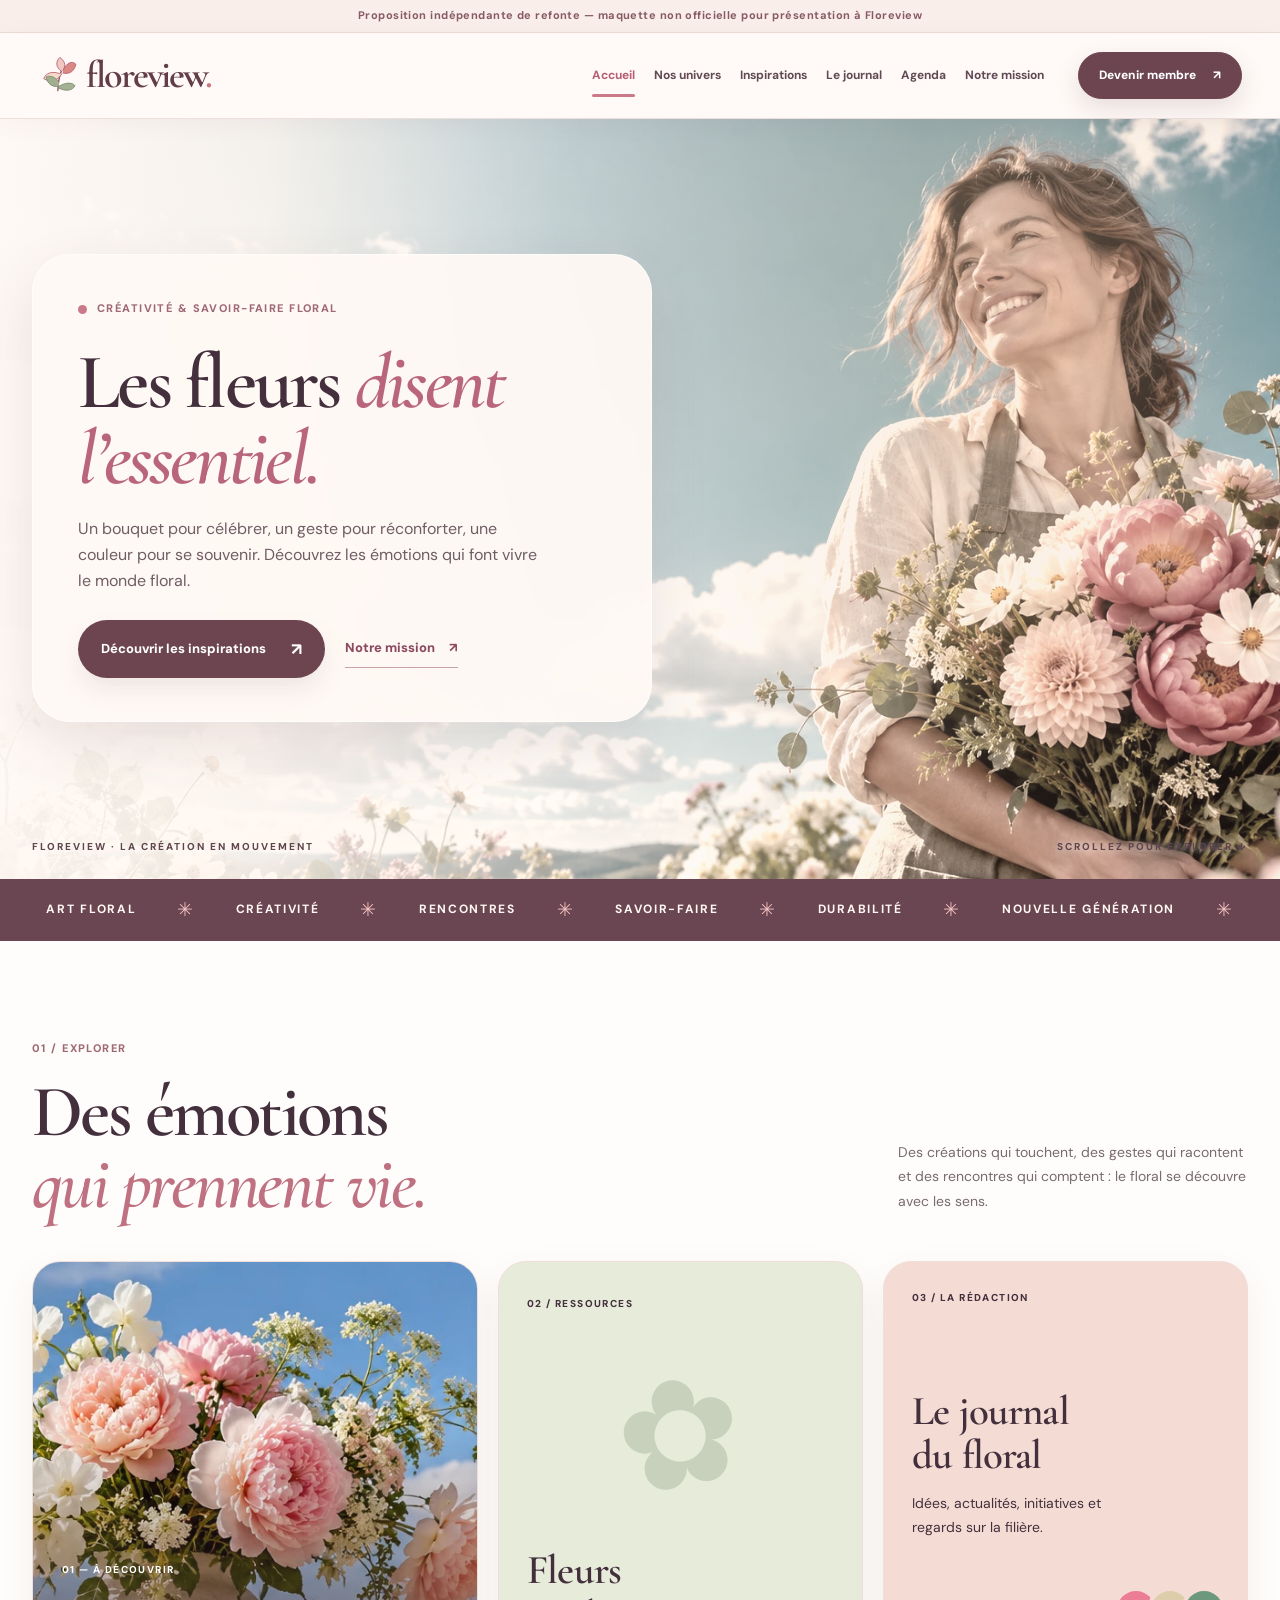
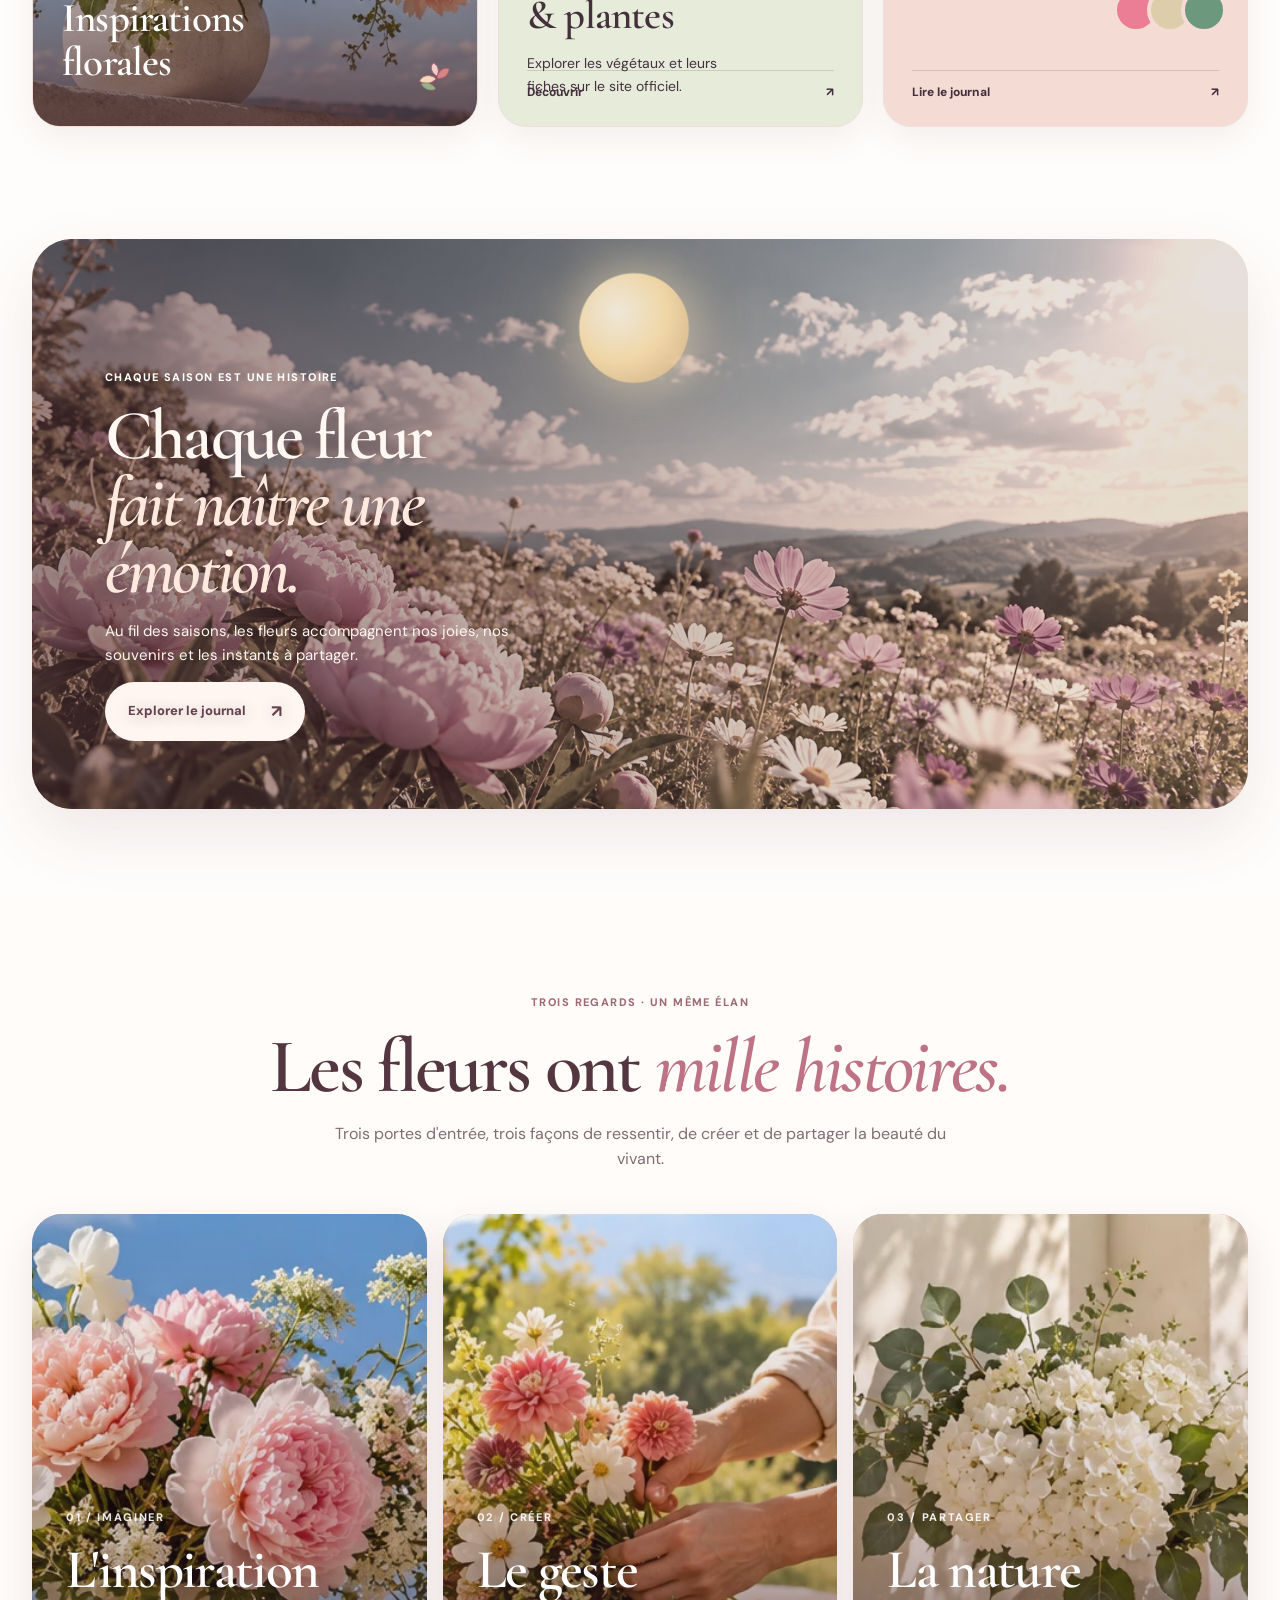
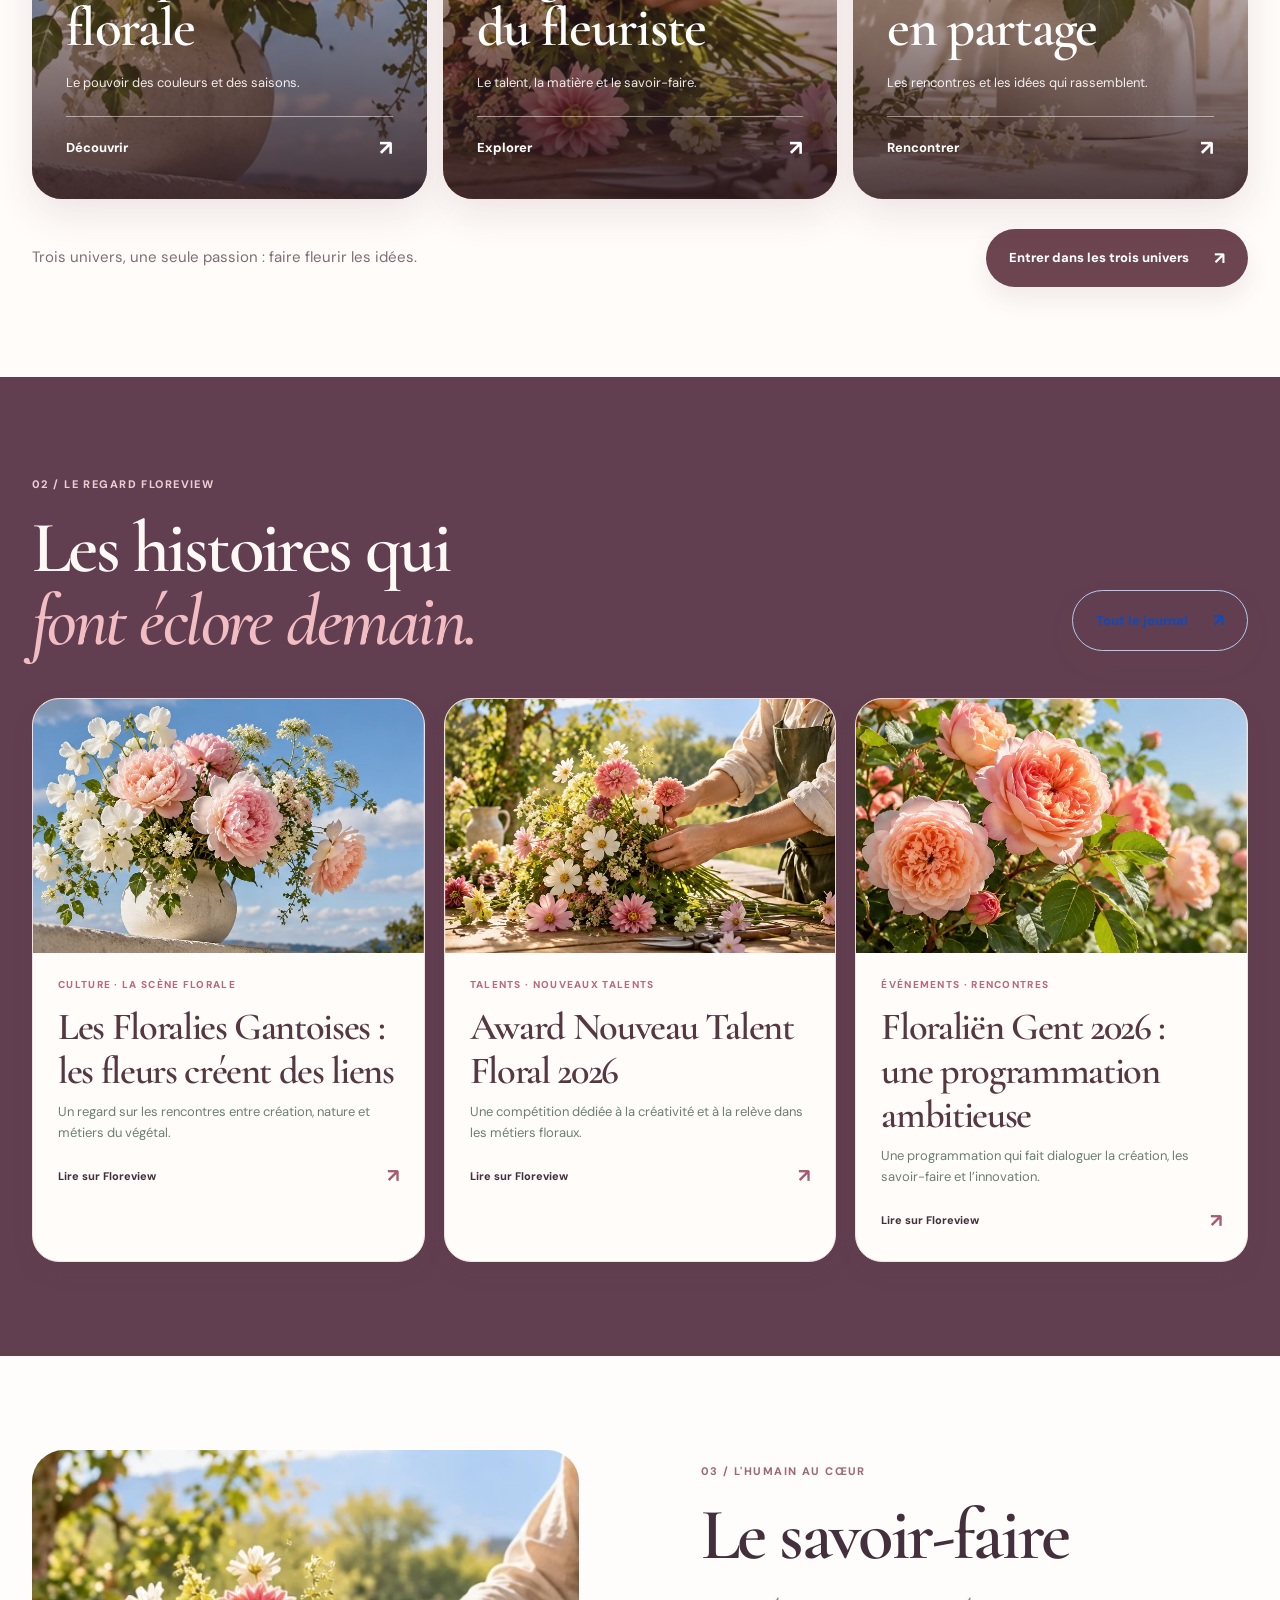
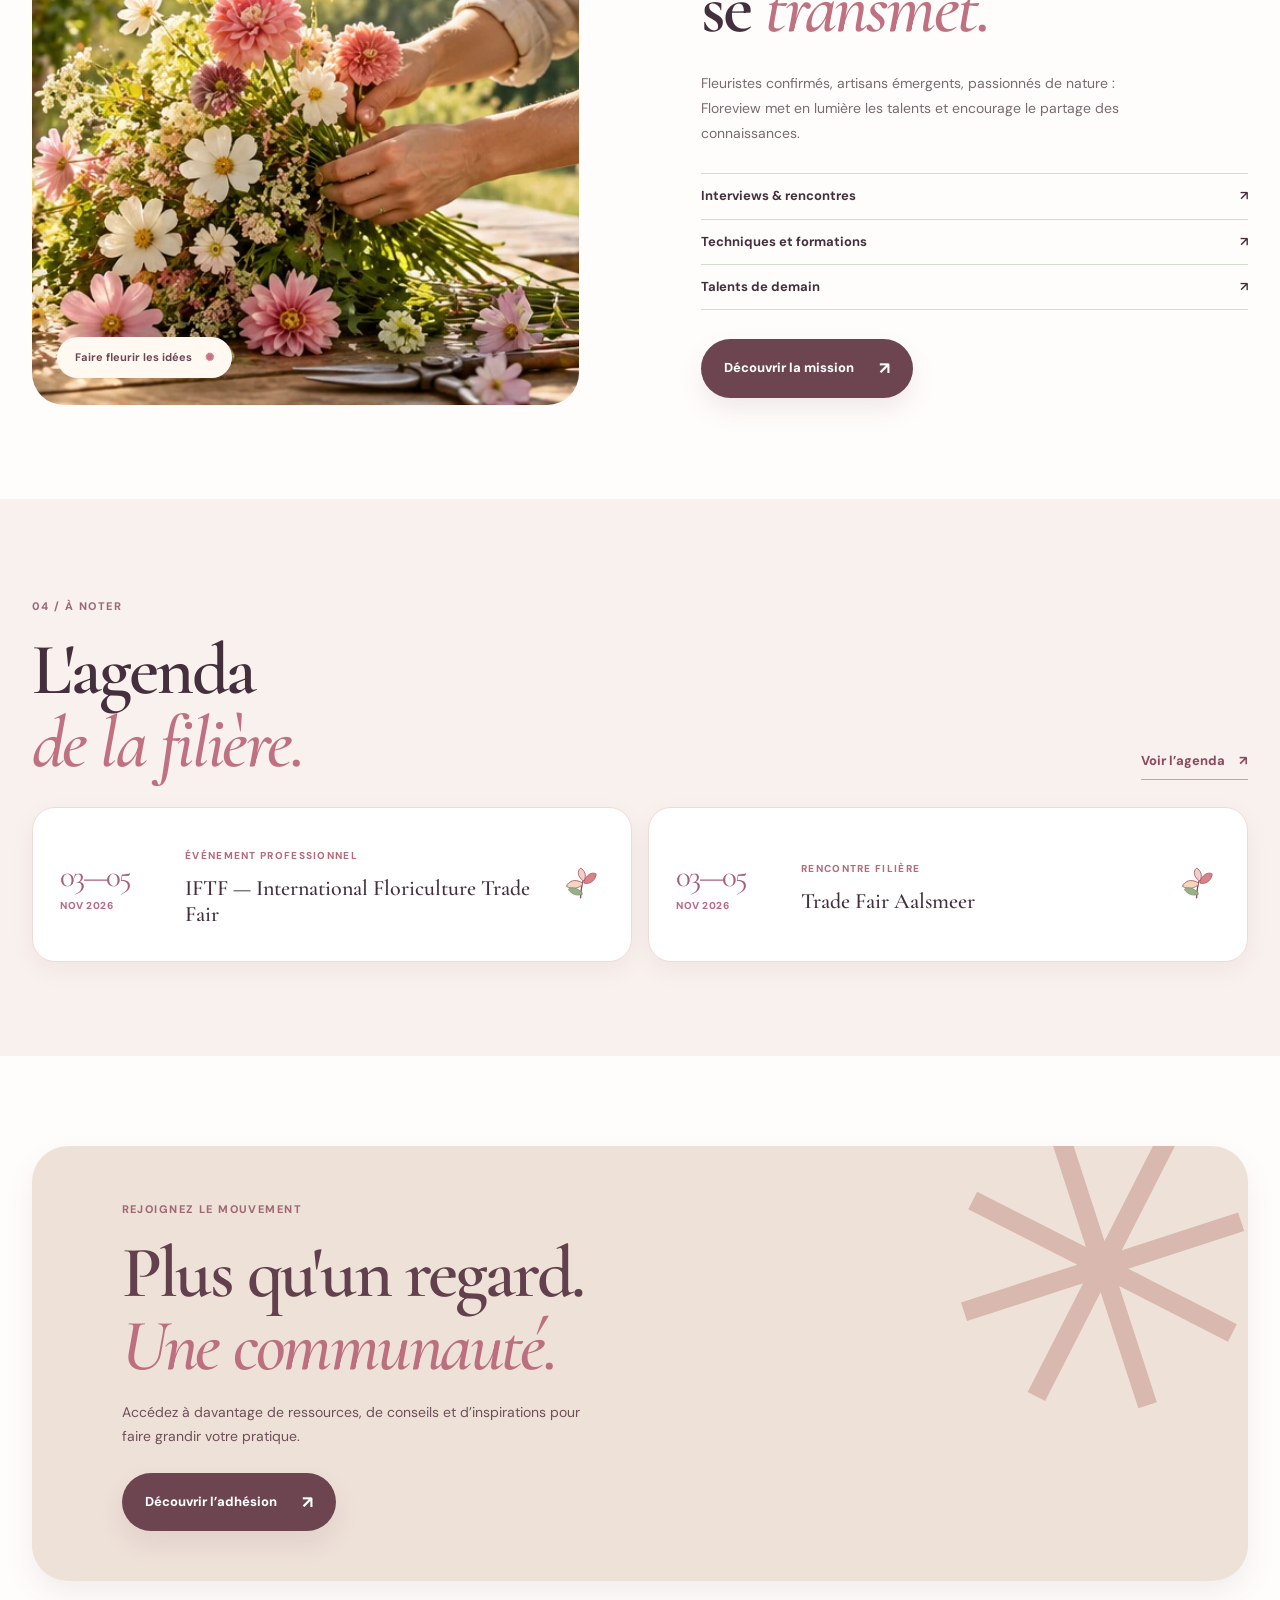
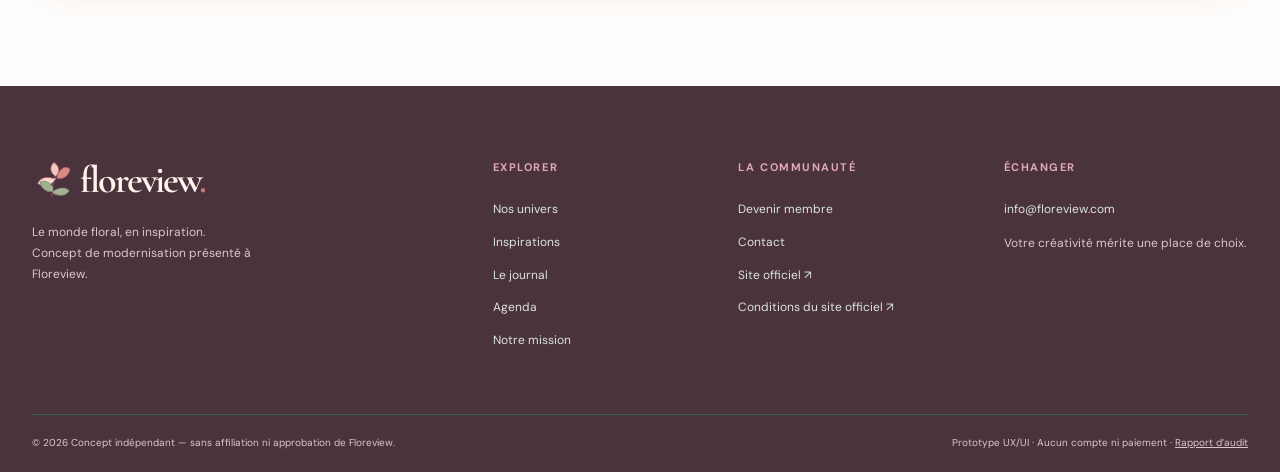
==== commit 7ee9bd76: "V5 Floreview identite emotionnelle et nouveau logo" ====
--- a/index.html
+++ b/index.html
@@ -1,4 +1,4 @@
-<!doctype html><html lang="fr"><head><meta charset="utf-8"><meta name="viewport" content="width=device-width, initial-scale=1"><meta name="theme-color" content="#0D4BBC"><meta name="robots" content="noindex,nofollow"><meta name="description" content="Concept de refonte du média floral Floreview : inspiration, journal, agenda et communauté."><title>Accueil | Floreview — concept de refonte</title><link rel="icon" href="assets/favicon.svg" type="image/svg+xml"><link rel="preconnect" href="https://fonts.googleapis.com"><link rel="preconnect" href="https://fonts.gstatic.com" crossorigin><link href="https://fonts.googleapis.com/css2?family=DM+Sans:wght@400;500;600;700;800&family=Plus+Jakarta+Sans:wght@400;500;600;700;800&display=swap" rel="stylesheet"><link rel="stylesheet" href="styles.css?v=3"><link rel="stylesheet" href="sky-2026.css?v=3"><link rel="stylesheet" href="floral-interactions.css?v=4"></head><body data-page="index.html"><a class="skip-link" href="#contenu">Aller au contenu</a>
+<!doctype html><html lang="fr"><head><meta charset="utf-8"><meta name="viewport" content="width=device-width, initial-scale=1"><meta name="theme-color" content="#694451"><meta name="robots" content="noindex,nofollow"><meta name="description" content="Concept de refonte du média floral Floreview : inspiration, journal, agenda et communauté."><title>Accueil | Floreview — concept de refonte</title><link rel="icon" href="assets/favicon.svg" type="image/svg+xml"><link rel="preconnect" href="https://fonts.googleapis.com"><link rel="preconnect" href="https://fonts.gstatic.com" crossorigin><link href="https://fonts.googleapis.com/css2?family=DM+Sans:wght@400;500;600;700;800&family=Cormorant+Garamond:ital,wght@0,400;0,500;0,600;0,700;1,400;1,500;1,600&display=swap" rel="stylesheet"><link rel="stylesheet" href="styles.css?v=3"><link rel="stylesheet" href="sky-2026.css?v=3"><link rel="stylesheet" href="floral-interactions.css?v=4"><link rel="stylesheet" href="emotion-2026.css?v=5"></head><body data-page="index.html"><a class="skip-link" href="#contenu">Aller au contenu</a>
 <div class="prototype-flag">Proposition indépendante de refonte — maquette non officielle pour présentation à Floreview</div>
 <header class="site-header" id="haut"><div class="header-inner">
   <a class="wordmark" href="index.html" aria-label="Accueil - concept Floreview"><img src="assets/concept-symbol.svg" alt="" width="31" height="31"><span>floreview<span class="period">.</span></span></a>
@@ -10,14 +10,14 @@
   <div class="hero-clouds" aria-hidden="true"><span class="cloud cloud--one"></span><span class="cloud cloud--two"></span><span class="cloud cloud--three"></span></div>
   <div class="container hero-sky__inner"><div class="hero-sky__message reveal is-visible">
     <span class="eyebrow"><span class="eyebrow-dot"></span> Créativité & savoir-faire floral</span>
-    <h1>Le floral <em>nous rapproche.</em></h1>
-    <p>Un monde d’inspiration, de gestes et de rencontres pour les personnes qui font vivre les fleurs.</p>
+    <h1>Les fleurs <em>disent l’essentiel.</em></h1>
+    <p>Un bouquet pour célébrer, un geste pour réconforter, une couleur pour se souvenir. Découvrez les émotions qui font vivre le monde floral.</p>
     <div class="hero-actions"><a class="btn btn-dark" href="inspirations.html">Découvrir les inspirations <span aria-hidden="true">↗</span></a><a class="text-link" href="apropos.html">Notre mission <span aria-hidden="true">↗</span></a></div>
   </div></div>
   <div class="hero-sky__bottom" aria-hidden="true"><span>FLOREVIEW · LA CRÉATION EN MOUVEMENT</span><span>SCROLLEZ POUR EXPLORER ↓</span></div>
 </section>
 <section class="ticker" aria-label="Thématiques"><div class="ticker-inner"><span>Art floral</span><b>✳</b><span>Créativité</span><b>✳</b><span>Rencontres</span><b>✳</b><span>Savoir-faire</span><b>✳</b><span>Durabilité</span><b>✳</b><span>Nouvelle génération</span><b>✳</b></div></section>
-<section class="section container" id="univers"><div class="section-head reveal"><div><span class="eyebrow">01 / Explorer</span><h2>Un univers qui<br><em>se réinvente.</em></h2></div><p>Les idées, les techniques et les personnalités qui font avancer le monde floral, réunies dans une expérience plus simple et plus vivante.</p></div><div class="feature-grid">
+<section class="section container" id="univers"><div class="section-head reveal"><div><span class="eyebrow">01 / Explorer</span><h2>Des émotions<br><em>qui prennent vie.</em></h2></div><p>Des créations qui touchent, des gestes qui racontent et des rencontres qui comptent : le floral se découvre avec les sens.</p></div><div class="feature-grid">
 <a href="inspirations.html" class="feature-card feature-card-xl reveal"><div class="feature-image"><img class="" src="assets/floral-1.webp" alt="Composition florale inspirante" loading=lazy decoding="async" onerror="this.onerror=null;this.src='assets/floral-illustration.svg'"></div><div class="feature-caption"><span>01 — À découvrir</span><h3>Inspirations<br>florales</h3><span class="round-arrow">↗</span></div></a>
 <a href="https://floreview.com/fr/fleurs-et-plantes/" target="_blank" rel="noopener noreferrer" class="feature-card feature-card-sage reveal"><span class="small-label">02 / Ressources</span><div class="feature-flower">✿</div><h3>Fleurs<br>& plantes</h3><p>Explorer les végétaux et leurs fiches sur le site officiel.</p><span class="feature-cta">Découvrir <span>↗</span></span></a>
 <a href="journal.html" class="feature-card feature-card-peach reveal"><span class="small-label">03 / La rédaction</span><h3>Le journal<br>du floral</h3><p>Idées, actualités, initiatives et regards sur la filière.</p><div class="card-circles"><span></span><span></span><span></span></div><span class="feature-cta">Lire le journal <span>↗</span></span></a>
@@ -30,8 +30,8 @@
     </div>
     <div class="sky-garden__content reveal">
       <span class="eyebrow">Chaque saison est une histoire</span>
-      <h2>La nature change.<br><em>L’inspiration grandit.</em></h2>
-      <p>Des fleurs, de la lumière et des idées qui avancent. Entrez dans un univers professionnel aussi vivant que la nature.</p>
+      <h2>Chaque fleur<br><em>fait naître une émotion.</em></h2>
+      <p>Au fil des saisons, les fleurs accompagnent nos joies, nos souvenirs et les instants à partager.</p>
       <a class="btn btn-dark" href="journal.html">Explorer le journal <span aria-hidden="true">↗</span></a>
     </div>
   </div>
--- a/emotion-2026.css
+++ b/emotion-2026.css
@@ -0,0 +1,135 @@
+/* Floreview V5 / L'émotion florale. Tous les visuels graphiques sont des propositions originales. */
+:root{
+  --ink:#44303D; --ink2:#704754; --paper:#FFF9F5; --cream:#FFFAF6; --white:#fff;
+  --pink:#CB7181; --peach:#F7E5DA; --lime:#EEF0DF; --lilac:#F6EDF0;
+  --sage:#E5EBDD; --muted:#796E73; --border:#EADDD9;
+  --shadow:0 25px 65px rgba(92,48,60,.10);
+  --radius:29px; --display:'Cormorant Garamond',Georgia,serif;
+  --font:'DM Sans',Arial,sans-serif;
+}
+html{scroll-padding-top:110px;}
+body{background:#FFFDFB;color:var(--ink);font-family:var(--font);}
+::selection{background:#F4D0D5;color:#4C303B;}
+:focus-visible{outline:3px solid #B66C7B;outline-offset:3px;}
+.prototype-flag{background:#F9EEE9;color:#885B64;border-color:#EFDBD5;}
+.site-header{background:rgba(255,250,247,.96);border-bottom:1px solid #EDDFDC;box-shadow:0 5px 25px rgba(80,44,55,.04);}
+.wordmark,.footer .wordmark{font-family:'Cormorant Garamond',Georgia,serif;font-weight:650;letter-spacing:-.055em;font-size:38px;color:#633D49;}
+.wordmark img{width:43px;height:43px;}
+.wordmark .period{color:#C87A83;}
+.nav-link{color:#614A55;font-weight:700;}
+.nav-link:hover,.nav-link.is-active{color:#B75D73;}
+.nav-link.is-active::after{background:#C97987;}
+.header-cta,.btn-dark{background:#6C4551;color:#fff;border-color:#6C4551;box-shadow:0 10px 24px rgba(108,69,81,.16);}
+.header-cta:hover,.btn-dark:hover{background:#97566A;color:#fff;}
+.eyebrow{color:#9F6974;letter-spacing:.13em;}
+.eyebrow-dot{background:#C97987;}
+.btn{box-shadow:0 12px 25px rgba(108,69,81,.10);}
+.text-link{color:#8C4A60;border-color:#CAA1A7;}
+.text-link:hover{color:#BF6178;border-color:#BF6178;}
+.section{padding:94px 0;}
+.section-head h2,.split-copy h2,.member-band h2,.joining-panel h2,.contact-info h2{
+ font-family:var(--display);font-size:clamp(50px,5.7vw,81px);font-weight:600;letter-spacing:-.035em;line-height:1.0;
+}
+.section h2 em,.member-band h2 em,.page-hero h1 em,.joining-panel h2 em,.error-page h1 em,.split-copy h2 em{color:#BF7182;font-style:italic;font-weight:550;}
+.section-head>p,.split-copy p{color:#786B72;}
+/* Woman and flowers retained; blue sky muted by warm photographic veil. */
+.hero-sky{background:#EEDFD8;}
+.hero-sky__photo img{filter:sepia(.38) saturate(.63) hue-rotate(-12deg) brightness(1.04);object-position:64% 50%;}
+.hero-sky__photo::after{background:linear-gradient(90deg,rgba(255,249,244,.96) 0%,rgba(255,247,241,.88) 21%,rgba(255,247,241,.45) 44%,rgba(224,178,153,.15) 76%,rgba(207,149,135,.10) 100%);}
+.hero-sky__message{background:rgba(255,249,245,.94);border:1px solid rgba(255,255,255,.7);box-shadow:0 24px 58px rgba(87,57,62,.12);max-width:620px;}
+.hero-sky h1{font-family:var(--display);font-size:clamp(60px,6.1vw,92px);font-weight:600;letter-spacing:-.035em;line-height:.98;}
+.hero-sky h1 em{color:#B9667C;font-style:italic;font-weight:580;}
+.hero-sky__message>p{color:#705D66;font-size:16px;}
+.hero-sky__bottom{color:#60454D;text-shadow:0 1px 7px rgba(255,255,255,.8);}
+.hero-clouds{opacity:.16;filter:sepia(1) saturate(.3);}
+/* A warm moving veil brings life without a corporate blue sky. */
+.hero-sky::after{content:"";position:absolute;inset:0;z-index:0;pointer-events:none;background:radial-gradient(circle at 78% 19%,rgba(255,222,185,.27),transparent 45%);animation:emotion-glow 29s ease-in-out infinite alternate;}
+@keyframes emotion-glow{from{opacity:.38;transform:translateX(-4%)}to{opacity:.8;transform:translateX(3%)}}
+.ticker{background:#6A4552;color:#FFF8F3;}
+.ticker b{color:#F2C1BD;}
+.feature-card{border-color:#EFDFDB;box-shadow:0 12px 35px rgba(92,48,60,.07);}
+.feature-card:hover{box-shadow:0 27px 55px rgba(92,48,60,.14);}
+.feature-card-xl::after{background:linear-gradient(transparent,rgba(68,40,43,.75));}
+.feature-caption h3,.feature-card h3{font-family:var(--display);font-weight:600;letter-spacing:-.02em;}
+.feature-card-sage{background:#E6EBDA;}
+.feature-card-sage .feature-flower{color:#A9B89F;opacity:.5;}
+.feature-card-peach{background:#F4DCD4;}
+.card-circles span{border-color:#F4DCD4;}
+.feature-card .feature-cta{border-color:rgba(106,69,82,.2);}
+/* Garden scene becomes rose-light, not cobalt blue. */
+.sky-garden{background:#FFFDFB;}
+.sky-garden__shell{background:#EAD7C9;box-shadow:var(--shadow);}
+.sky-garden__image img{filter:sepia(.42) saturate(.55) hue-rotate(-15deg);}
+.sky-garden__image::after{background:linear-gradient(90deg,rgba(81,47,53,.60),rgba(105,60,66,.16) 80%);}
+.sky-garden__content{color:#FFF7F1;text-shadow:0 2px 15px rgba(56,35,40,.29);}
+.sky-garden__content h2{font-family:var(--display);font-size:clamp(50px,5.5vw,81px);font-weight:600;letter-spacing:-.04em;line-height:.95;}
+.sky-garden__content h2 em{color:#FFE9DF;font-style:italic;}
+.sky-garden__content .btn-dark{background:#FFF6F2;color:#63434E;}
+.sky-garden__content .btn-dark:hover{background:#F2DDE0;}
+.sky-garden__atmosphere .cloud{opacity:.15;filter:sepia(.65);}
+.garden-sun{background:radial-gradient(circle at 35% 35%,#fff8e6,#ffe2aa 50%,rgba(255,198,132,.65));box-shadow:0 0 35px 12px rgba(255,236,192,.37),0 0 90px 50px rgba(255,213,159,.12);}
+.section-ink{background:#623F50;color:#FFF9F5;}
+.section-head-light .eyebrow{color:#EDCDD0;}
+.section-head-light h2 em{color:#F2BCC3;}
+.story-card{background:#FFFCFA;border-color:#F0E2DD;box-shadow:0 10px 27px rgba(94,58,65,.055);}
+.story-body h3{font-family:var(--display);font-size:clamp(31px,3vw,40px);font-weight:600;color:#563843;}
+.category{color:#B76A7A;}
+.story-foot{border-color:#EDDCD9;}
+.story-foot span:last-child{color:#A45C72;}
+.section-cream{background:#F9F1ED;}
+.event-mini{border-color:#EFDCD9;box-shadow:0 8px 25px rgba(82,47,51,.05);}
+.event-date{color:#A65E76;}
+.photo-chip{background:#FFF9F2;color:#6D4654;}
+.member-band{background:#EEE1D8;color:#63404D;box-shadow:0 14px 30px rgba(93,50,63,.08);}
+.member-band h2 em{color:#BB6F7F;}
+.member-band-shape{color:#D9B9AF;}
+.footer{background:#4B333D;color:#FFF5EF;}
+.footer .wordmark{color:#FFF3EC;}
+.footer-top p,.footer-bottom{color:#DDC6CB;}
+.footer a:hover{color:#F2BDCA;}
+/* Interior pages */
+.page-hero{background:linear-gradient(115deg,#FFF9F5 0%,#F5E7E0 60%,#EBD9D0 100%)!important;}
+.page-hero::before{opacity:.1;filter:sepia(1);}
+.page-hero::after{background:radial-gradient(circle,#FFD8B4,rgba(255,239,227,0) 72%);opacity:.46;}
+.page-hero h1{font-family:var(--display);font-weight:600;color:#533544;font-size:clamp(59px,7vw,101px);letter-spacing:-.04em;}
+.page-hero p{color:#7C6870;}
+.big-decoration{color:#E5C5C1;}
+.inspo-card,.benefit-grid article,.faq details,.contact-card{border-color:#EBDCD7;box-shadow:0 10px 30px rgba(91,53,60,.05);}
+.inspo-caption h3,.benefit-grid h3{color:#654551;}
+.filter-pill{background:#F8EEEB;border:1px solid #E8D9D4;color:#775D65;}
+.filter-pill:hover,.filter-pill.is-selected{background:#764C5A;border-color:#764C5A;color:#fff;}
+input[type="search"],input[type="email"],input[type="text"],textarea{border-color:#E5D6D1;}
+.joining-panel{background:#F5E8DF;color:#654553;}
+.joining-panel p,.faq p{color:#79636B;}
+.faq summary{color:#654854;}
+.error-page{background:#FCF4EF;}
+/* New mature botanical symbol in links / hover */
+.round-arrow{background:url('assets/flower-pointer.svg') center/contain no-repeat transparent!important;width:39px;height:39px;border:0;box-shadow:none;}
+a:hover .round-arrow,a:focus-visible .round-arrow{filter:drop-shadow(0 5px 9px rgba(159,96,106,.2));transform:scale(1.12) rotate(8deg);}
+.flower-pointer{width:46px;height:46px;background-image:url('assets/flower-pointer.svg');filter:drop-shadow(0 6px 9px rgba(114,64,75,.17));}
+/* triptych + univers */
+.editorial-triptych{background:#FFFCFA;padding-top:94px;padding-bottom:90px;}
+.triptych-intro h2{font-family:var(--display);font-size:clamp(53px,6vw,85px);font-weight:600;line-height:.96;letter-spacing:-.035em;color:#543640;}
+.triptych-intro h2 em{color:#BD7385;font-style:italic;}
+.triptych-intro p,.triptych-footer p{color:#806D74;}
+.triptych-panel{background:#D7A6A1;box-shadow:0 15px 39px rgba(104,60,67,.12);}
+.triptych-panel:hover{box-shadow:0 27px 60px rgba(104,60,67,.17);}
+.triptych-panel__scrim{background:linear-gradient(180deg,rgba(62,31,40,0) 0%,rgba(79,35,46,.21) 52%,rgba(49,29,34,.86) 100%);}
+.triptych-panel__body strong{font-family:var(--display);font-size:clamp(41px,4.3vw,59px);font-weight:600;letter-spacing:-.03em;}
+.universe-page-hero{background:linear-gradient(130deg,#FFFAF7 0%,#F5E7E0 100%);}
+.universe-page-hero h1{font-family:var(--display);font-size:clamp(59px,7vw,101px);font-weight:600;letter-spacing:-.04em;color:#533544;}
+.universe-page-hero h1 em{color:#B36B7B;font-style:italic;}
+.universe-page-hero p{color:#786770;}
+.universe-feature{background:#FFF9F6;border-color:#EDDED9;box-shadow:0 15px 42px rgba(104,60,67,.08);}
+.universe-feature__image{background:#EAC5C2;}
+.universe-feature__count{font-weight:500;text-shadow:0 3px 20px rgba(58,31,38,.23);}
+.universe-feature h2{font-family:var(--display);font-size:clamp(48px,5.2vw,75px);font-weight:600;letter-spacing:-.035em;line-height:1;}
+.universe-feature h2 em,.universe-page-bottom h2 em{color:#B36B7B;font-style:italic;}
+.universe-feature p{color:#796A6E;}
+.universe-feature--second{background:#F0F2E9;}
+.universe-feature--third{background:#FBF0E9;}
+.universe-page-bottom h2{font-family:var(--display);font-weight:600;font-size:clamp(51px,6vw,83px);letter-spacing:-.04em;}
+/* Decrease corporate/chunky typographic weight across the editorial project. */
+@media(max-width:820px){.site-nav{background:#FFF8F4;border-color:#ECD8D5;box-shadow:0 18px 40px rgba(90,57,65,.10);}.nav-link{color:#654751;}.header-cta{background:#6C4551;}.menu-toggle{border-color:#D9C2BF;background:#fff;}}
+@media(max-width:600px){.wordmark{font-size:31px}.wordmark img{width:38px;height:38px}.hero-sky h1{font-size:clamp(53px,12.5vw,69px)}.hero-sky__photo img{object-position:74% 35%;filter:sepia(.55) saturate(.59) hue-rotate(-17deg) brightness(1.04)}.hero-sky__photo::after{background:linear-gradient(180deg,rgba(247,227,215,.06),rgba(255,248,241,.24) 52%,rgba(255,248,241,.82))}.hero-sky__message{padding:25px 25px 27px}.section-head h2,.split-copy h2,.member-band h2,.joining-panel h2{font-size:clamp(47px,11vw,64px)}.sky-garden__image::after{background:linear-gradient(0deg,rgba(72,40,46,.74),transparent 82%)}.sky-garden__content h2{font-size:clamp(47px,10vw,63px)}.triptych-intro h2{font-size:clamp(50px,11vw,68px)}.triptych-panel__body strong{font-size:46px}.page-hero h1{font-size:clamp(52px,11vw,70px)}.universe-page-hero h1{font-size:clamp(51px,11vw,69px)}.universe-feature h2{font-size:49px}}
+@media(prefers-reduced-motion:reduce){.hero-sky::after{animation:none}}
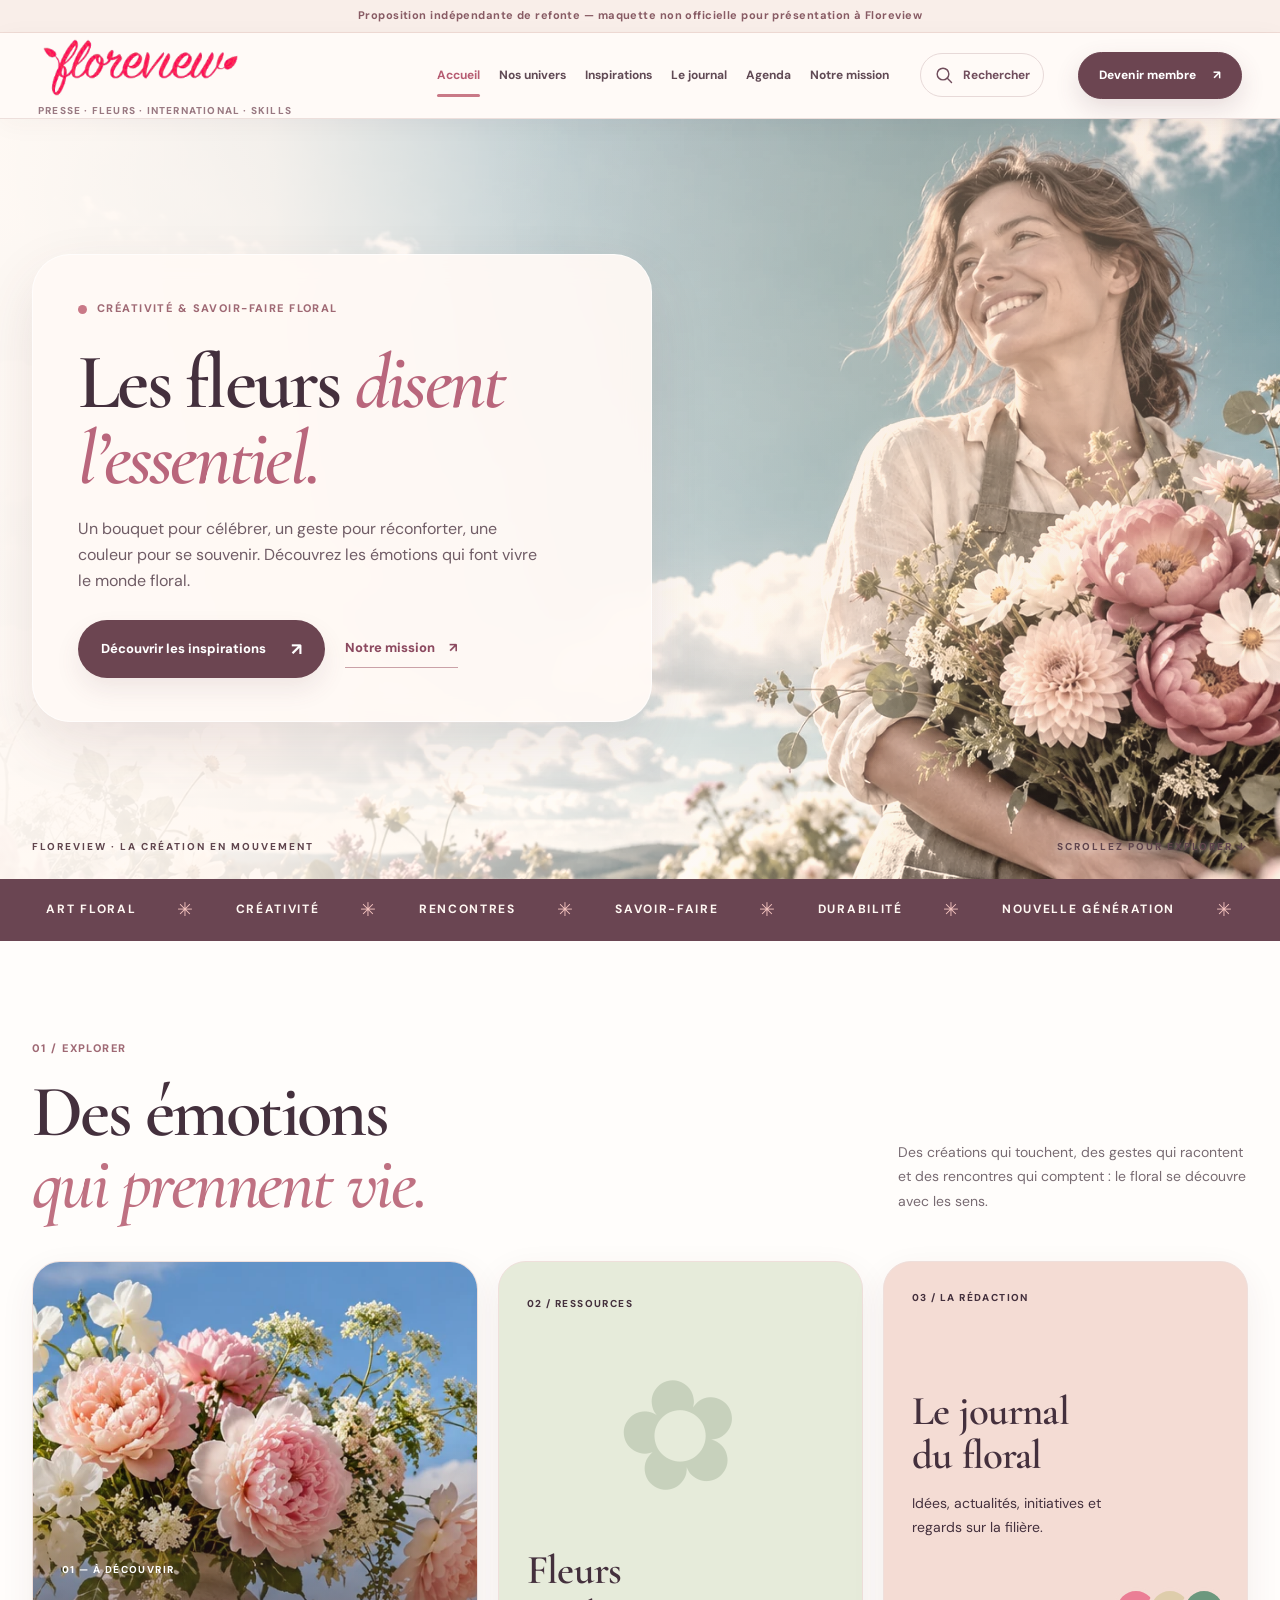
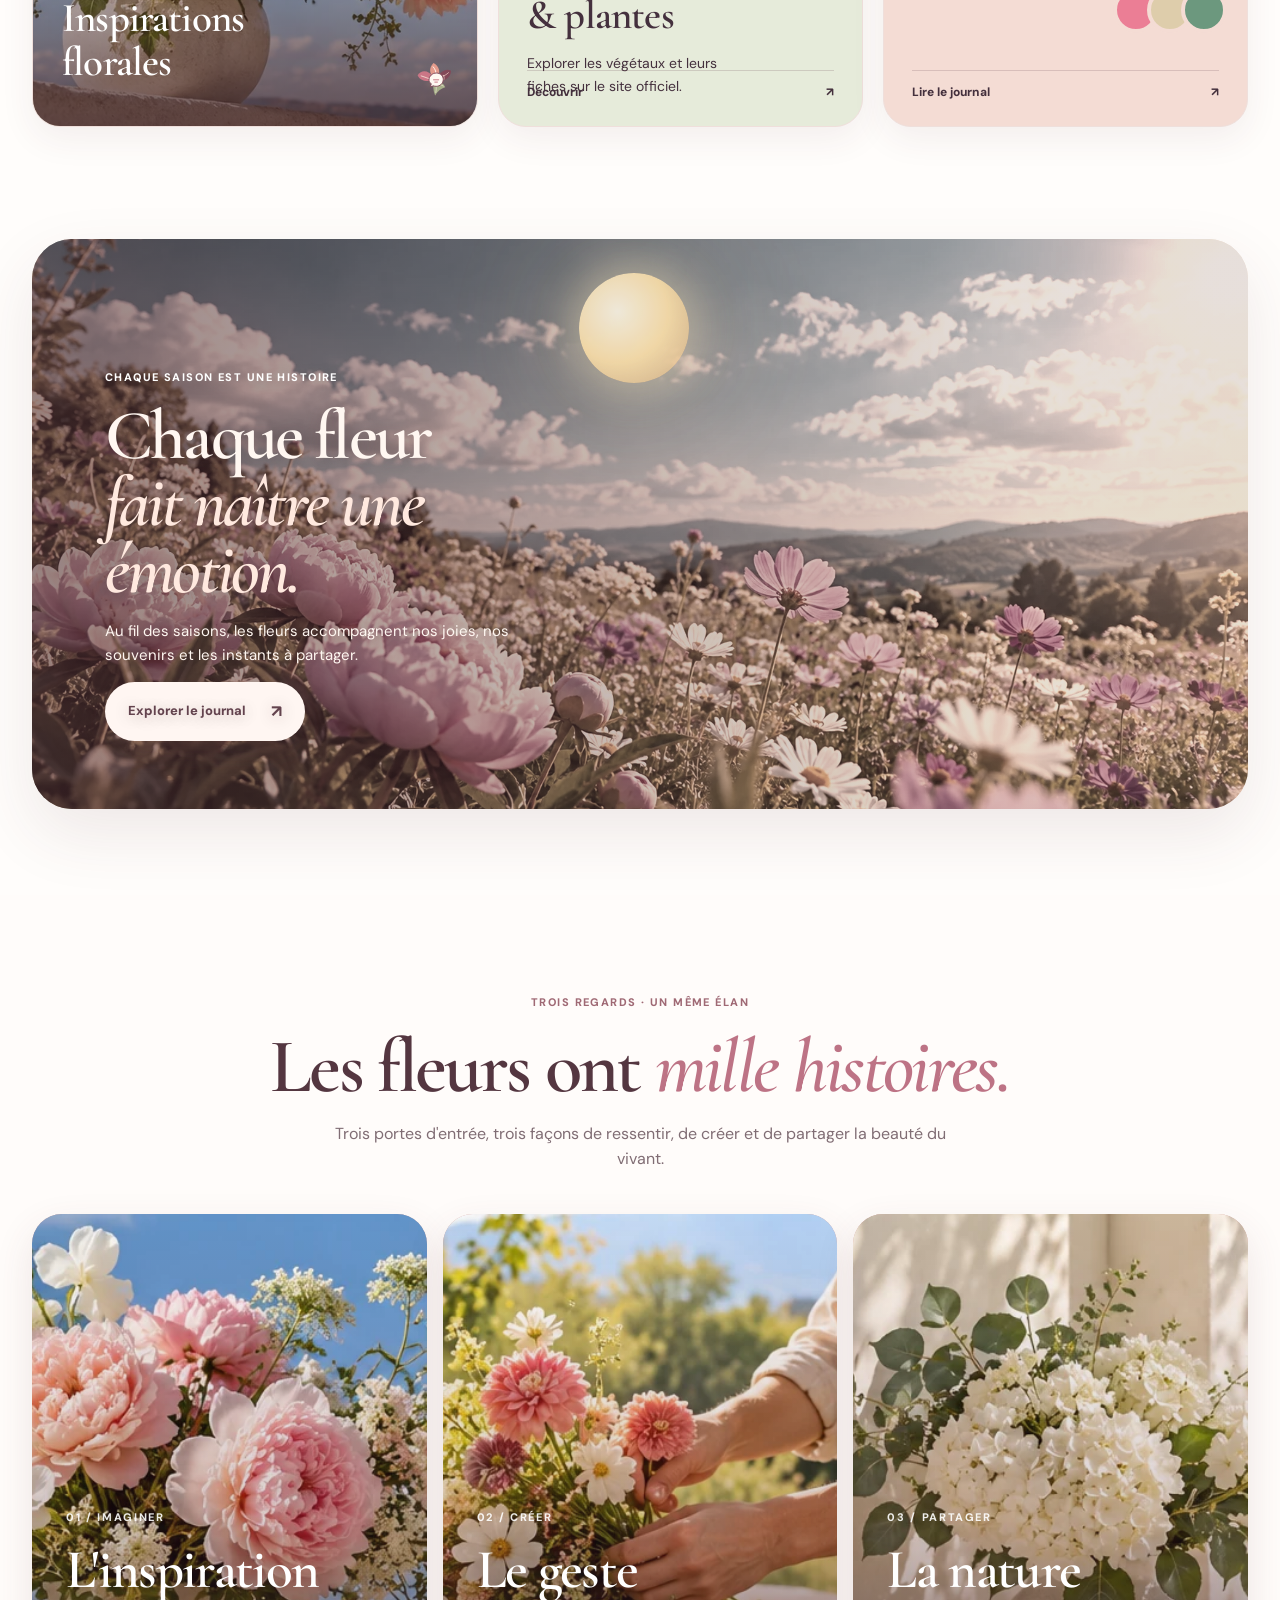
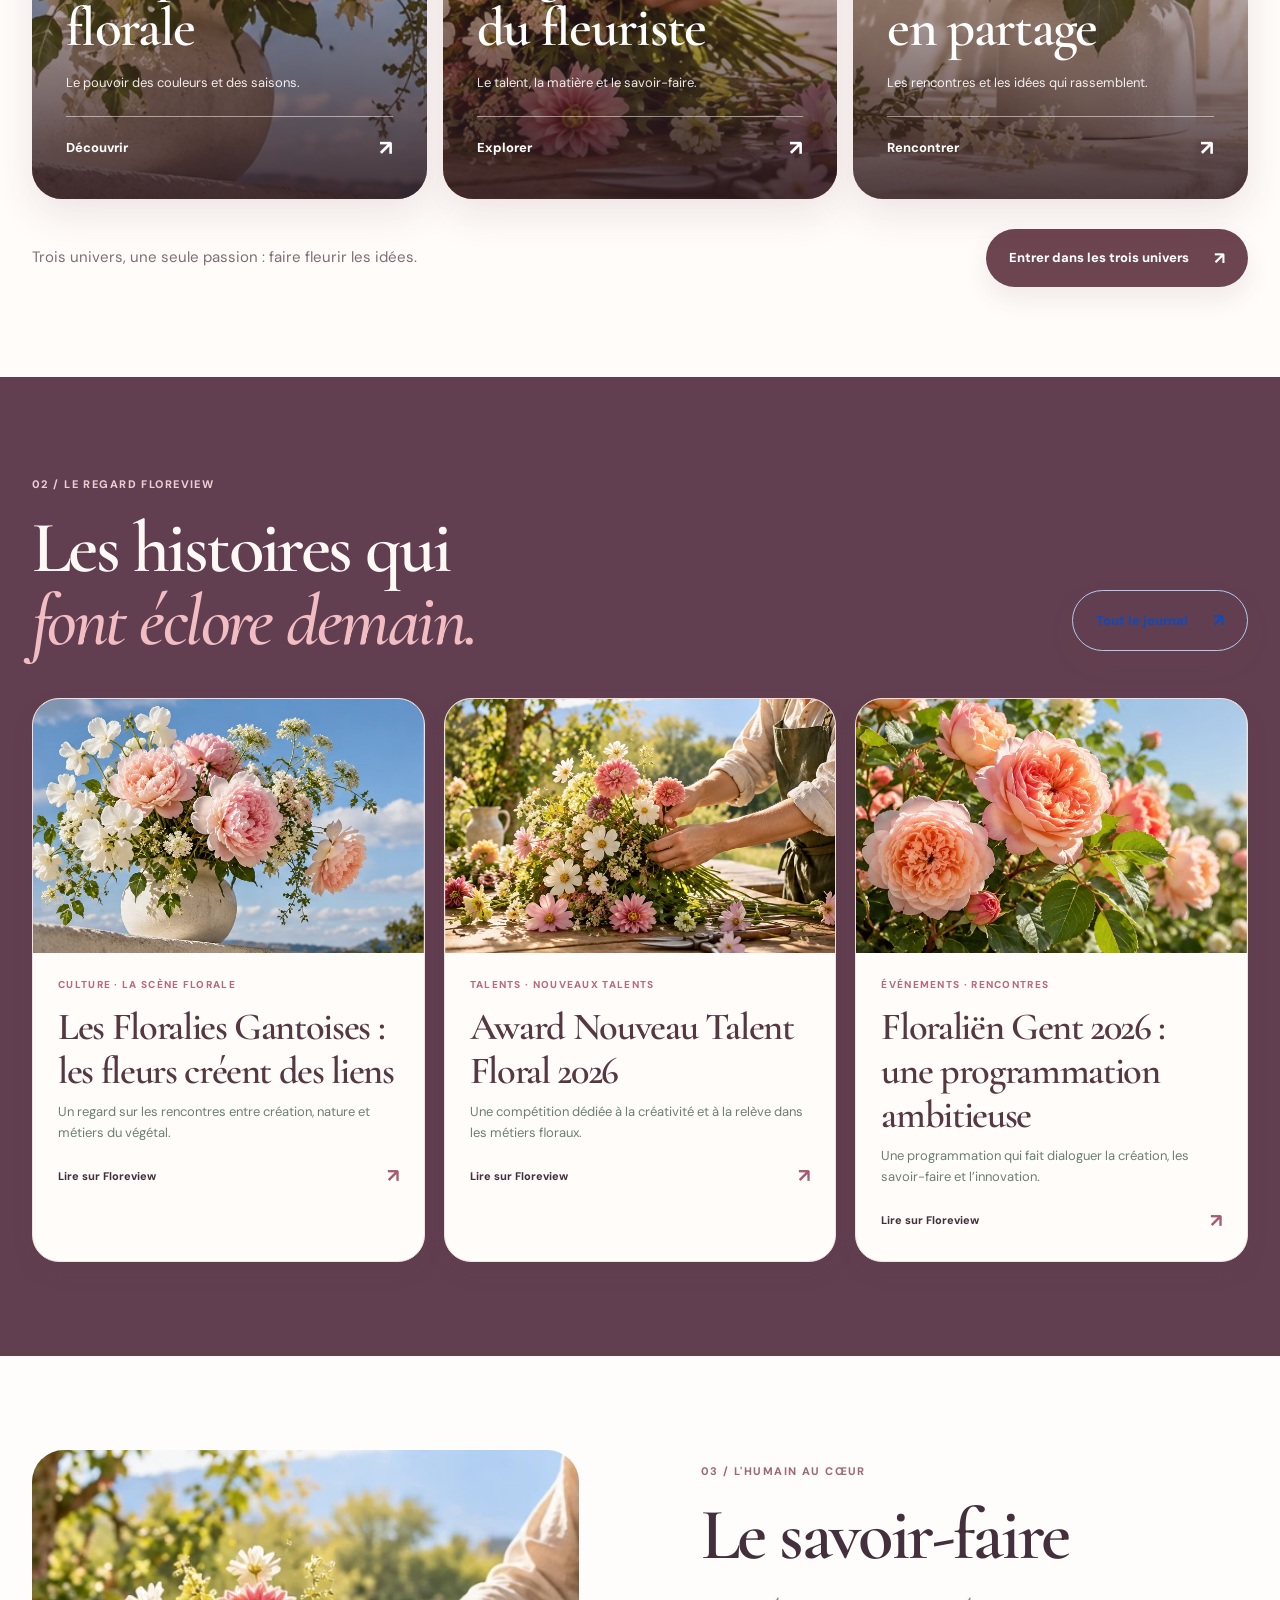
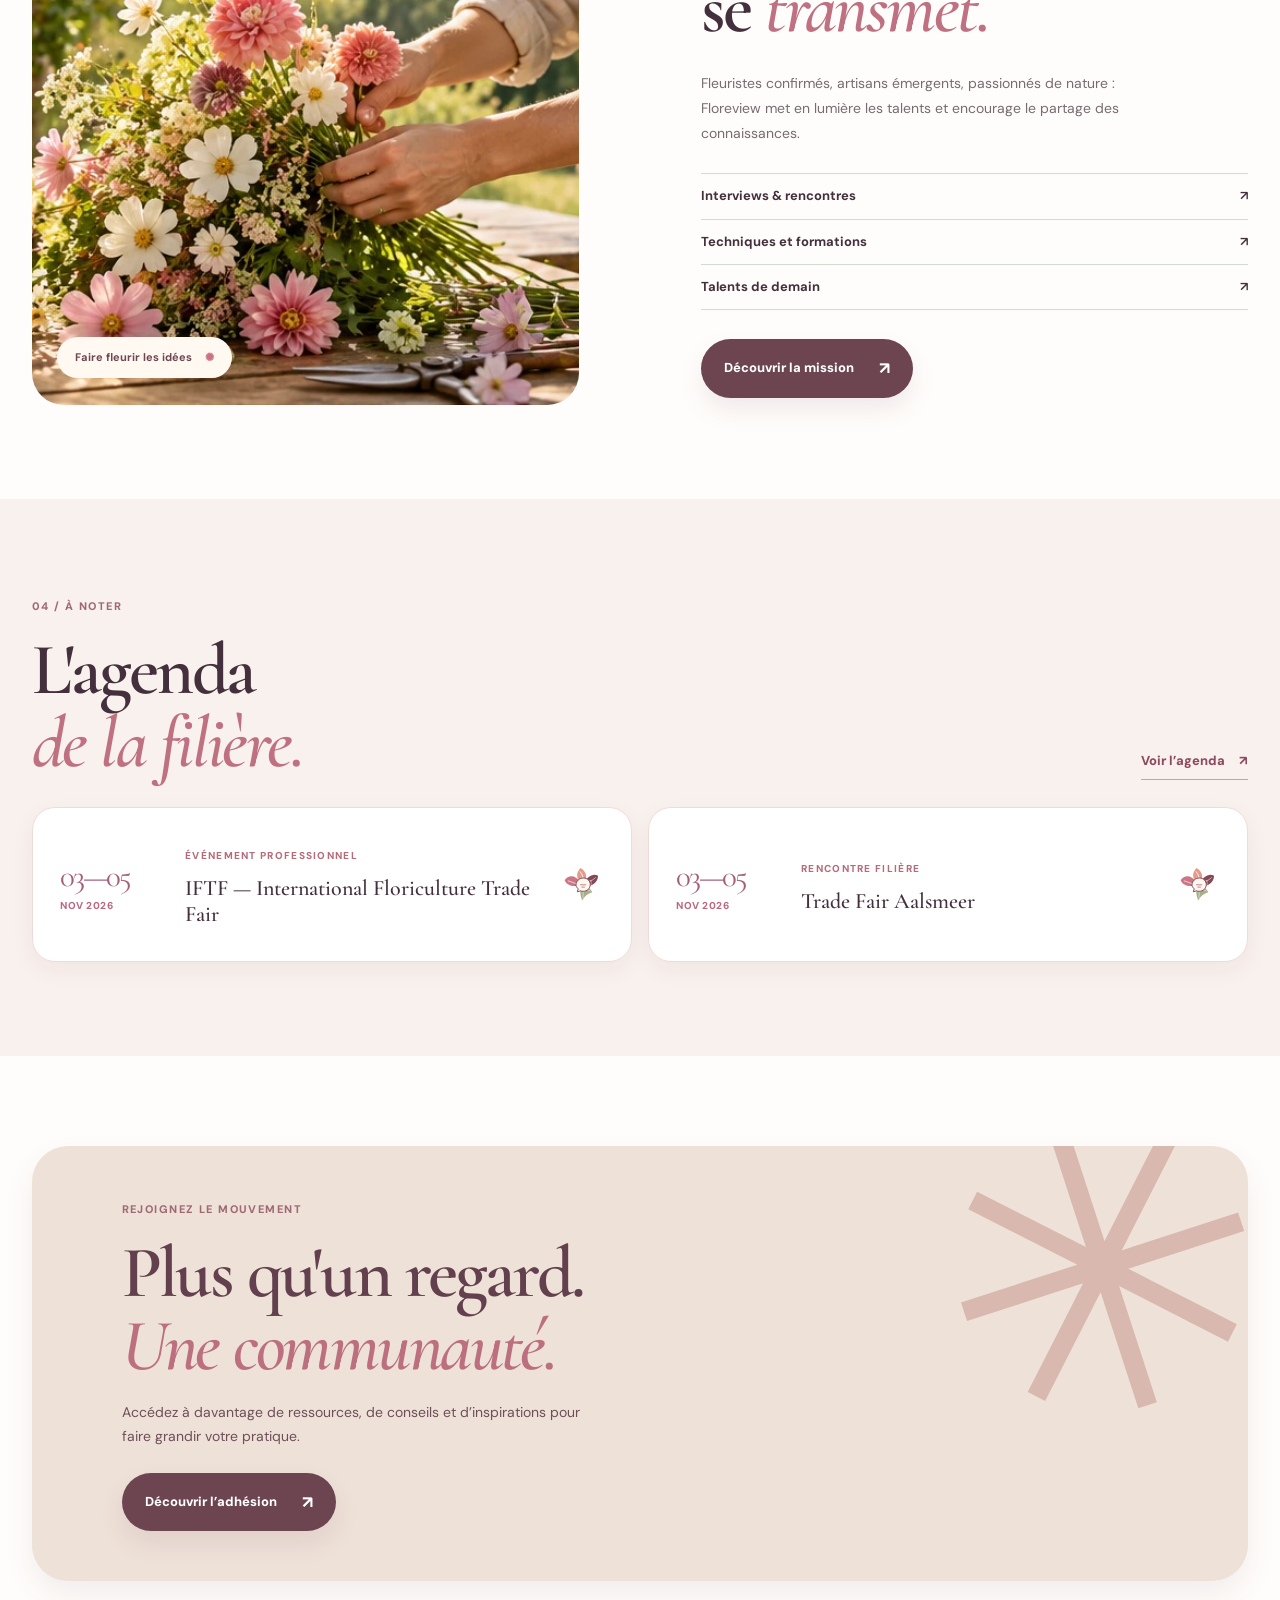
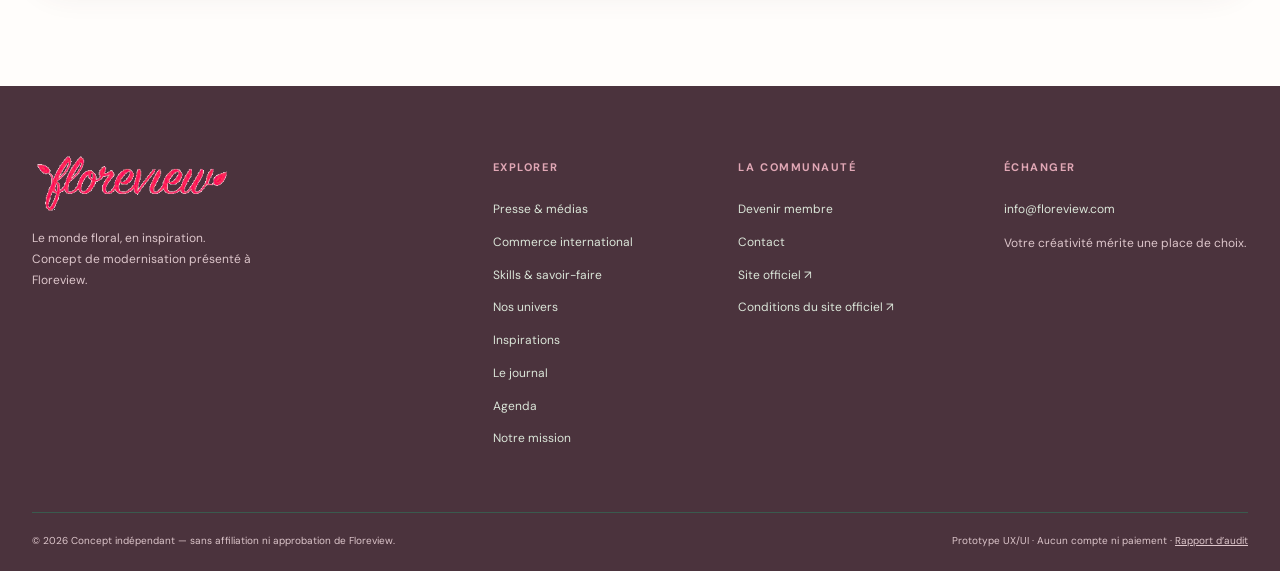
==== commit f8750ac2: "V6-2" ====
--- a/index.html
+++ b/index.html
@@ -1,11 +1,46 @@
-<!doctype html><html lang="fr"><head><meta charset="utf-8"><meta name="viewport" content="width=device-width, initial-scale=1"><meta name="theme-color" content="#694451"><meta name="robots" content="noindex,nofollow"><meta name="description" content="Concept de refonte du média floral Floreview : inspiration, journal, agenda et communauté."><title>Accueil | Floreview — concept de refonte</title><link rel="icon" href="assets/favicon.svg" type="image/svg+xml"><link rel="preconnect" href="https://fonts.googleapis.com"><link rel="preconnect" href="https://fonts.gstatic.com" crossorigin><link href="https://fonts.googleapis.com/css2?family=DM+Sans:wght@400;500;600;700;800&family=Cormorant+Garamond:ital,wght@0,400;0,500;0,600;0,700;1,400;1,500;1,600&display=swap" rel="stylesheet"><link rel="stylesheet" href="styles.css?v=3"><link rel="stylesheet" href="sky-2026.css?v=3"><link rel="stylesheet" href="floral-interactions.css?v=4"><link rel="stylesheet" href="emotion-2026.css?v=5"></head><body data-page="index.html"><a class="skip-link" href="#contenu">Aller au contenu</a>
+<!doctype html><html lang="fr"><head><meta charset="utf-8"><meta name="viewport" content="width=device-width, initial-scale=1"><meta name="theme-color" content="#694451"><meta name="robots" content="noindex,nofollow"><meta name="description" content="Concept de refonte du média floral Floreview : inspiration, journal, agenda et communauté."><title>Accueil | Floreview — concept de refonte</title><link rel="icon" href="assets/favicon-floreview.png" type="image/png"><link rel="preconnect" href="https://fonts.googleapis.com"><link rel="preconnect" href="https://fonts.gstatic.com" crossorigin><link href="https://fonts.googleapis.com/css2?family=DM+Sans:wght@400;500;600;700;800&family=Cormorant+Garamond:ital,wght@0,400;0,500;0,600;0,700;1,400;1,500;1,600&display=swap" rel="stylesheet"><link rel="stylesheet" href="styles.css?v=3"><link rel="stylesheet" href="sky-2026.css?v=3"><link rel="stylesheet" href="floral-interactions.css?v=4"><link rel="stylesheet" href="emotion-2026.css?v=5"><link rel="stylesheet" href="search-v6.css?v=6"></head><body data-page="index.html"><a class="skip-link" href="#contenu">Aller au contenu</a>
 <div class="prototype-flag">Proposition indépendante de refonte — maquette non officielle pour présentation à Floreview</div>
 <header class="site-header" id="haut"><div class="header-inner">
-  <a class="wordmark" href="index.html" aria-label="Accueil - concept Floreview"><img src="assets/concept-symbol.svg" alt="" width="31" height="31"><span>floreview<span class="period">.</span></span></a>
+  <a class="wordmark wordmark--official" href="index.html" aria-label="Accueil - Floreview"><img class="wordmark__logo" src="assets/floreview-logo-official.png" alt="Floreview" width="210" height="62"><span class="wordmark__tagline">PRESSE · FLEURS · INTERNATIONAL · SKILLS</span></a>
   <button class="menu-toggle" type="button" aria-label="Ouvrir le menu" aria-expanded="false" aria-controls="site-nav"><span></span><span></span><span></span></button>
-  <nav id="site-nav" class="site-nav" aria-label="Navigation principale"><a href="index.html" class="nav-link is-active" aria-current="page">Accueil</a><a href="univers.html" class="nav-link ">Nos univers</a><a href="inspirations.html" class="nav-link " >Inspirations</a><a href="journal.html" class="nav-link " >Le journal</a><a href="agenda.html" class="nav-link " >Agenda</a><a href="apropos.html" class="nav-link " >Notre mission</a></nav>
-  <a class="header-cta" href="adhesion.html">Devenir membre <span aria-hidden="true">↗</span></a>
-</div></header><main id="contenu"><section class="hero hero-sky" aria-label="Bienvenue sur Floreview">
+  <nav id="site-nav" class="site-nav" aria-label="Navigation principale"><a href="index.html" class="nav-link is-active" aria-current="page">Accueil</a><a href="univers.html" class="nav-link ">Nos univers</a><a href="inspirations.html" class="nav-link " >Inspirations</a><a href="journal.html" class="nav-link " >Le journal</a><a href="agenda.html" class="nav-link " >Agenda</a><a href="apropos.html" class="nav-link " >Notre mission</a><a href="adhesion.html" class="nav-link nav-member-mobile">Devenir membre</a></nav>
+  <button class="site-search__trigger" type="button" data-search-open="true" aria-label="Ouvrir la recherche" aria-haspopup="dialog" aria-controls="site-search"><svg width="20" height="20" viewBox="0 0 24 24" aria-hidden="true" fill="none" stroke="currentColor" stroke-width="1.7"><circle cx="10.8" cy="10.8" r="7"/><path d="m16 16 5 5" stroke-linecap="round"/></svg><span>Rechercher</span></button><a class="header-cta" href="adhesion.html">Devenir membre <span aria-hidden="true">↗</span></a>
+</div></header>
+<div class="site-search" id="site-search" role="dialog" aria-modal="true" aria-labelledby="site-search-title" aria-describedby="site-search-description" hidden>
+  <div class="site-search__scrim" data-search-close="true"></div>
+  <div class="site-search__sheet">
+    <div class="site-search__top container">
+      <span class="search-kicker"><img src="assets/floreview-logo-official.png" alt="Floreview" width="124" height="36"> Explorer Floreview</span>
+      <button class="site-search__close" type="button" data-search-close="true" aria-label="Fermer la recherche">Fermer <span aria-hidden="true">×</span></button>
+    </div>
+    <div class="site-search__content container">
+      <p class="eyebrow">Rechercher & explorer</p>
+      <h2 id="site-search-title">Que souhaitez-vous <em>découvrir ?</em></h2>
+      <p id="site-search-description">Recherchez une rubrique, un thème ou un article de la maquette.</p>
+      <div class="site-search__field-wrap">
+        <label class="sr-only" for="site-search-input">Votre recherche</label>
+        <svg aria-hidden="true" width="25" height="25" viewBox="0 0 24 24" fill="none" stroke="currentColor" stroke-width="1.8"><circle cx="10.8" cy="10.8" r="6.8"/><path d="m16 16 5 5" stroke-linecap="round"/></svg>
+        <input id="site-search-input" type="search" autocomplete="off" spellcheck="false" placeholder="Fleurs, presse, international, formations…" role="combobox" aria-autocomplete="list" aria-controls="site-search-results" aria-expanded="false">
+        <span class="search-key-hint" aria-hidden="true">↵</span>
+      </div>
+      <div class="site-search__suggestions" id="site-search-suggestions">
+        <div class="site-search__heading"><span>Accès rapides</span><span>03 univers professionnels</span></div>
+        <div class="search-shortcuts">
+          <a class="search-shortcut" href="presse.html"><span class="search-shortcut__index">01 / COMMUNIQUER</span><strong>Presse & médias</strong><small>Actualités, interviews, dossiers et contacts</small><span class="search-shortcut__arrow" aria-hidden="true">↗</span></a>
+          <a class="search-shortcut" href="international.html"><span class="search-shortcut__index">02 / CONNECTER</span><strong>Commerce international</strong><small>Marchés floraux, échanges et tendances mondiales</small><span class="search-shortcut__arrow" aria-hidden="true">↗</span></a>
+          <a class="search-shortcut" href="savoir-faire.html"><span class="search-shortcut__index">03 / TRANSMETTRE</span><strong>Skills & savoir-faire</strong><small>Techniques, métiers et transmission</small><span class="search-shortcut__arrow" aria-hidden="true">↗</span></a>
+        </div>
+        <div class="site-search__popular"><span>À explorer :</span><button type="button" data-search-query="fleurs">Fleurs et plantes</button><button type="button" data-search-query="presse">Presse</button><button type="button" data-search-query="talents">Talents</button><button type="button" data-search-query="international">International</button></div>
+      </div>
+      <div class="site-search__matches" id="site-search-matches" hidden>
+        <div class="site-search__heading"><span id="site-search-count">Suggestions</span><span>↑ ↓ naviguer · Entrée ouvrir</span></div>
+        <div id="site-search-results" role="listbox" aria-label="Suggestions de recherche"></div>
+        <p class="site-search__empty" id="site-search-empty" hidden>Aucun résultat dans la maquette. Essayez « fleurs », « presse », « talent » ou « international ».</p>
+      </div>
+      <p class="site-search__note">Recherche locale dans cette proposition de site. Le contenu intégral de Floreview nécessite une connexion au CMS officiel.</p>
+    </div>
+  </div>
+</div><main id="contenu"><section class="hero hero-sky" aria-label="Bienvenue sur Floreview">
   <div class="hero-sky__photo" aria-hidden="true"><img src="assets/hero-florist.webp" alt="" fetchpriority="high" decoding="async"></div>
   <div class="hero-clouds" aria-hidden="true"><span class="cloud cloud--one"></span><span class="cloud cloud--two"></span><span class="cloud cloud--three"></span></div>
   <div class="container hero-sky__inner"><div class="hero-sky__message reveal is-visible">
@@ -65,4 +100,4 @@
 <section class="section section-ink"><div class="container"><div class="section-head section-head-light reveal"><div><span class="eyebrow">02 / Le regard Floreview</span><h2>Les histoires qui<br><em>font éclore demain.</em></h2></div><a href="journal.html" class="btn btn-outline-light">Tout le journal <span>↗</span></a></div><div class="story-grid" id="home-articles"></div></div></section>
 <section class="section container"><div class="split-feature"><div class="split-photo reveal"><img class="" src="assets/floral-2.webp" alt="Fleurs et végétaux en floraison" loading=lazy decoding="async" onerror="this.onerror=null;this.src='assets/floral-illustration.svg'"><div class="photo-chip">Faire fleurir les idées <span>✺</span></div></div><div class="split-copy reveal"><span class="eyebrow">03 / L'humain au cœur</span><h2>Le savoir-faire<br>se <em>transmet.</em></h2><p>Fleuristes confirmés, artisans émergents, passionnés de nature : Floreview met en lumière les talents et encourage le partage des connaissances.</p><div class="underline-list"><span>Interviews & rencontres <b>↗</b></span><span>Techniques et formations <b>↗</b></span><span>Talents de demain <b>↗</b></span></div><a class="btn btn-dark" href="apropos.html">Découvrir la mission <span>↗</span></a></div></div></section>
 <section class="section section-cream"><div class="container event-preview"><div class="section-head reveal"><div><span class="eyebrow">04 / À noter</span><h2>L'agenda<br><em>de la filière.</em></h2></div><a class="text-link" href="agenda.html">Voir l’agenda <span>↗</span></a></div><div class="event-mini-grid"><a class="event-mini reveal" href="agenda.html"><span class="event-date">03—05 <small>NOV 2026</small></span><div><span class="category">Événement professionnel</span><h3>IFTF — International Floriculture Trade Fair</h3></div><span class="round-arrow">↗</span></a><a class="event-mini reveal" href="agenda.html"><span class="event-date">03—05 <small>NOV 2026</small></span><div><span class="category">Rencontre filière</span><h3>Trade Fair Aalsmeer</h3></div><span class="round-arrow">↗</span></a></div></div></section>
-<section class="member-band container"><div class="member-band-copy reveal"><span class="eyebrow">Rejoignez le mouvement</span><h2>Plus qu'un regard.<br><em>Une communauté.</em></h2><p>Accédez à davantage de ressources, de conseils et d’inspirations pour faire grandir votre pratique.</p><a class="btn btn-dark" href="adhesion.html">Découvrir l’adhésion <span>↗</span></a></div><div class="member-band-shape" aria-hidden="true">✳</div></section></main><footer class="footer"><div class="container footer-top"><div><a class="wordmark footer-wordmark" href="index.html"><img src="assets/concept-symbol.svg" alt="" width="30" height="30"><span>floreview<span class="period">.</span></span></a><p>Le monde floral, en inspiration.<br>Concept de modernisation présenté à Floreview.</p></div><div><h3>Explorer</h3><a href="univers.html">Nos univers</a><a href="inspirations.html">Inspirations</a><a href="journal.html">Le journal</a><a href="agenda.html">Agenda</a><a href="apropos.html">Notre mission</a></div><div><h3>La communauté</h3><a href="adhesion.html">Devenir membre</a><a href="contact.html">Contact</a><a href="https://floreview.com/fr/" target="_blank" rel="noopener noreferrer">Site officiel ↗</a><a href="https://floreview.com/fr/conditions-generales/" target="_blank" rel="noopener noreferrer">Conditions du site officiel ↗</a></div><div><h3>Échanger</h3><a href="mailto:info@floreview.com">info@floreview.com</a><p>Votre créativité mérite une place de choix.</p></div></div><div class="container footer-bottom"><span>© 2026 Concept indépendant — sans affiliation ni approbation de Floreview.</span><span>Prototype UX/UI · Aucun compte ni paiement · <a href="AUDIT.md">Rapport d’audit</a></span></div></footer><script defer src="data/articles.js"></script><script defer src="app.js"></script></body></html>+<section class="member-band container"><div class="member-band-copy reveal"><span class="eyebrow">Rejoignez le mouvement</span><h2>Plus qu'un regard.<br><em>Une communauté.</em></h2><p>Accédez à davantage de ressources, de conseils et d’inspirations pour faire grandir votre pratique.</p><a class="btn btn-dark" href="adhesion.html">Découvrir l’adhésion <span>↗</span></a></div><div class="member-band-shape" aria-hidden="true">✳</div></section></main><footer class="footer"><div class="container footer-top"><div><a class="wordmark footer-wordmark wordmark--official" href="index.html" aria-label="Accueil - Floreview"><img class="wordmark__logo" src="assets/floreview-logo-official.png" alt="Floreview" width="210" height="62"></a><p>Le monde floral, en inspiration.<br>Concept de modernisation présenté à Floreview.</p></div><div><h3>Explorer</h3><a href="presse.html">Presse & médias</a><a href="international.html">Commerce international</a><a href="savoir-faire.html">Skills & savoir-faire</a><a href="univers.html">Nos univers</a><a href="inspirations.html">Inspirations</a><a href="journal.html">Le journal</a><a href="agenda.html">Agenda</a><a href="apropos.html">Notre mission</a></div><div><h3>La communauté</h3><a href="adhesion.html">Devenir membre</a><a href="contact.html">Contact</a><a href="https://floreview.com/fr/" target="_blank" rel="noopener noreferrer">Site officiel ↗</a><a href="https://floreview.com/fr/conditions-generales/" target="_blank" rel="noopener noreferrer">Conditions du site officiel ↗</a></div><div><h3>Échanger</h3><a href="mailto:info@floreview.com">info@floreview.com</a><p>Votre créativité mérite une place de choix.</p></div></div><div class="container footer-bottom"><span>© 2026 Concept indépendant — sans affiliation ni approbation de Floreview.</span><span>Prototype UX/UI · Aucun compte ni paiement · <a href="AUDIT.md">Rapport d’audit</a></span></div></footer><script defer src="data/articles.js"></script><script defer src="app.js"></script><script defer src="search-v6.js?v=6"></script></body></html>
--- a/search-v6.css
+++ b/search-v6.css
@@ -0,0 +1,114 @@
+/* Floreview V6 — Recherche éditoriale et identité de quatre métiers */
+:root { --search-plum:#6b4050; --search-coral:#cb7580; --search-olive:#768569; --search-cream:#fffaf7; }
+.wordmark .brand-name-wrap{display:flex;flex-direction:column;line-height:.89;gap:5px;align-items:flex-start}
+.wordmark .brand-name-wrap > span{display:inline-block;line-height:1}
+.wordmark .brand-name-wrap small{font-family:'DM Sans',sans-serif;font-size:7.5px;font-weight:800;line-height:1.25;letter-spacing:.07em;color:#997982;white-space:nowrap}
+.wordmark{gap:11px}
+.wordmark img{object-fit:contain}
+.site-search__trigger{display:inline-flex;align-items:center;justify-content:center;gap:9px;padding:11px 13px;border:1px solid #e7d9d8;border-radius:999px;color:#704d5c;background:#fffaf7;font:700 12px 'DM Sans',sans-serif;cursor:pointer;transition:background .22s,border-color .22s,transform .22s;white-space:nowrap;flex-shrink:0;margin-left:5px}
+.site-search__trigger:hover{background:#fceceb;border-color:#d9adb7;transform:translateY(-1px)}
+.site-search__trigger:focus-visible,.site-search__close:focus-visible,.search-shortcut:focus-visible{outline:3px solid #b96e7c;outline-offset:3px}
+
+/* Full-screen dedicated search surface */
+.site-search[hidden],.site-search__matches[hidden],.site-search__suggestions[hidden],.site-search__empty[hidden]{display:none!important}
+.site-search{position:fixed;inset:0;z-index:5000;isolation:isolate}
+.site-search__scrim{position:absolute;inset:0;background:rgba(44,25,34,.48);backdrop-filter:blur(7px)}
+.site-search__sheet{position:relative;z-index:1;height:100%;overflow:auto;overscroll-behavior:contain;background:radial-gradient(circle at 90% 10%,#fbe8e4,transparent 34%),radial-gradient(circle at 10% 93%,#f0f0e3,transparent 28%),#fffaf7;animation:search-enter .26s ease both}
+@keyframes search-enter{from{opacity:.7;transform:translateY(-14px)}to{opacity:1;transform:translateY(0)}}
+.site-search__top{display:flex;justify-content:space-between;align-items:center;border-bottom:1px solid #ead9d7;padding-top:22px;padding-bottom:19px}
+.search-kicker{font:800 12px 'DM Sans',sans-serif;color:#865361;text-transform:uppercase;letter-spacing:.16em;display:flex;align-items:center;gap:11px}
+.search-kicker img{object-fit:contain}
+.site-search__close{border:1px solid #e9d9d9;border-radius:999px;background:#fff;padding:11px 16px;font:750 12px 'DM Sans',sans-serif;color:#6a4657;cursor:pointer}
+.site-search__close span{font-size:22px;margin-left:9px;vertical-align:-2px;font-weight:400}
+.site-search__content{padding-top:clamp(25px,5vh,56px);padding-bottom:70px;max-width:1090px}
+.site-search__content > .eyebrow{margin-bottom:12px}
+.site-search__content h2{font:600 clamp(47px,7vw,91px)/.95 'Cormorant Garamond',Georgia,serif;letter-spacing:-.035em;color:#563746;margin:0 0 20px;max-width:820px}
+.site-search__content h2 em{color:#c37a80;font-weight:500}
+.site-search__content > p:not(.eyebrow){color:#7d696e;font-size:14px;line-height:1.5;margin:0 0 28px}
+.site-search__field-wrap{display:flex;align-items:center;gap:16px;background:#fff;border:2px solid #ead0d1;border-radius:22px;padding:12px 20px;min-height:73px;box-shadow:0 15px 40px rgba(114,66,77,.08);color:#a56b78}
+.site-search__field-wrap:focus-within{border-color:#c37684;box-shadow:0 15px 40px rgba(114,66,77,.12)}
+.site-search__field-wrap input{border:0;outline:0;background:transparent;flex:1;min-width:0;font:500 clamp(15px,2.5vw,21px) 'DM Sans',sans-serif;color:#513947}
+.site-search__field-wrap input::placeholder{color:#a18b92;opacity:1}
+.search-key-hint{color:#aa9497;border:1px solid #e9dddd;border-radius:7px;padding:4px 7px}
+.site-search__heading{display:flex;align-items:center;justify-content:space-between;gap:15px;margin:37px 0 15px;color:#74525b;font-size:12px;letter-spacing:.1em;font-weight:800;text-transform:uppercase}
+.site-search__heading span:last-child{color:#ab979d;font-size:10px;letter-spacing:.05em}
+.search-shortcuts{display:grid;grid-template-columns:repeat(3,minmax(0,1fr));gap:15px}
+.search-shortcut{display:flex;position:relative;min-height:220px;padding:29px 24px 48px;flex-direction:column;align-items:flex-start;background:#fff;border:1px solid #efdfdb;border-radius:24px;color:#5b3d4b;text-decoration:none;box-shadow:0 15px 35px rgba(99,61,75,.055);transition:transform .22s ease,box-shadow .22s ease,border-color .22s ease}
+.search-shortcut:nth-child(2){background:#f6ece8}.search-shortcut:nth-child(3){background:#f0f2e9}
+.search-shortcut:hover{transform:translateY(-4px);box-shadow:0 26px 48px rgba(99,61,75,.12);border-color:#ddbec1}
+.search-shortcut__index{font:800 10px 'DM Sans',sans-serif;letter-spacing:.15em;color:#b06a76;margin-bottom:auto}
+.search-shortcut strong{font:600 clamp(27px,3vw,41px)/1 'Cormorant Garamond',Georgia,serif;letter-spacing:-.02em;margin-top:17px}
+.search-shortcut small{font-size:12px;line-height:1.5;color:#806c72;max-width:260px;margin-top:12px;font-weight:550}
+.search-shortcut__arrow{position:absolute;bottom:19px;right:22px;font-size:20px;color:#ac6475}
+.site-search__popular{display:flex;align-items:center;flex-wrap:wrap;gap:9px;margin-top:20px;font-size:12px;color:#846d78}
+.site-search__popular button{border:1px solid #ead8d9;background:#fff;border-radius:999px;padding:9px 12px;font-weight:700;font-size:11px;color:#845464;cursor:pointer}
+.site-search__popular button:hover{border-color:#c87a88;background:#fcedef}
+.site-search__note{margin:30px 0 0!important;color:#9d8a8e!important;font-size:11px!important}
+#site-search-results{display:grid;gap:9px}
+.search-result{display:grid;grid-template-columns:1fr auto;align-items:center;gap:10px;position:relative;padding:17px 20px;background:rgba(255,255,255,.86);border:1px solid #efe0dd;border-radius:17px;color:#513944;text-decoration:none;transition:background .18s,border-color .18s,transform .18s}
+.search-result:hover,.search-result.is-keyboard-active{background:#fbeeed;border-color:#d9b1b6;transform:translateX(4px)}
+.search-result__kind{display:block;color:#b27680;font-size:10px;font-weight:800;text-transform:uppercase;letter-spacing:.13em;margin-bottom:5px}
+.search-result strong{display:block;font-size:16px;line-height:1.4;font-weight:750}
+.search-result small{display:block;color:#8b767d;font-size:12px;line-height:1.45;margin-top:5px}
+.search-result__go{color:#ae7882;font-size:23px}
+.search-result mark{background:#f5cfce;border-radius:2px;padding:0 .05em;color:inherit}
+.site-search__empty{font-size:14px;background:#fff;border:1px dashed #ddc6c7;border-radius:18px;padding:22px;color:#886d76}
+body.site-search-open{overflow:hidden}
+
+/* Topic landing pages */
+.pillar-hero{background:radial-gradient(circle at 5% 80%,#f4e5df,transparent 44%),#fffaf6;overflow:hidden}
+.pillar-hero__grid{display:grid;grid-template-columns:1.05fr .95fr;gap:8%;align-items:center;padding:90px 0}
+.pillar-hero__text h1{font:600 clamp(51px,5.7vw,88px)/.98 'Cormorant Garamond',Georgia,serif;margin:20px 0 26px;letter-spacing:-.04em;color:#503746}
+.pillar-hero__text h1 em{color:#c57483;font-weight:500}
+.pillar-hero__text p{color:#7f6b73;line-height:1.8;max-width:440px;font-size:15px;margin-bottom:25px}
+.pillar-hero__image{height:460px;border-radius:260px 260px 22px 22px;overflow:hidden;box-shadow:0 25px 65px rgba(84,57,66,.15)}
+.pillar-hero__image img{width:100%;height:100%;object-fit:cover}
+.pillar-section{padding-top:95px;padding-bottom:105px}
+.pillar-grid{display:grid;grid-template-columns:repeat(3,minmax(0,1fr));gap:16px}
+.pillar-card{display:flex;flex-direction:column;min-height:285px;padding:29px;background:#fff;border:1px solid #eaded8;border-radius:26px;color:#58404d;box-shadow:0 10px 35px rgba(76,48,61,.06);transition:transform .2s,box-shadow .2s}
+.pillar-card:nth-child(2){background:#faeeea}.pillar-card:nth-child(3){background:#f1f3e9}
+.pillar-card:hover{transform:translateY(-5px);box-shadow:0 22px 50px rgba(76,48,61,.12)}
+.pillar-card__number{color:#c17e87;font-size:11px;letter-spacing:.16em;font-weight:800}
+.pillar-card h3{font:600 38px/1 'Cormorant Garamond',Georgia,serif;margin:24px 0 9px}
+.pillar-card p{color:#807078;font-size:13px;line-height:1.65;margin:0}
+.pillar-card__action{margin-top:auto;padding-top:35px;font-weight:800;font-size:12px;display:flex;justify-content:space-between;border-bottom:1px solid #decaca;padding-bottom:7px}
+.pillar-disclaimer{font-size:12px;line-height:1.6;color:#9d858e;margin-top:24px;max-width:870px}
+
+@media (max-width:1220px){.wordmark .brand-name-wrap small{font-size:6.5px;letter-spacing:.02em}.site-search__trigger{padding:10px 11px;margin-left:0}.site-search__trigger span{display:none}.site-nav{gap:12px}}
+@media (max-width:950px){.wordmark .brand-name-wrap small{display:none}.site-search__trigger{margin-left:auto}}
+@media (max-width:820px){.site-search__trigger{margin-left:auto;margin-right:10px;padding:11px}.site-search__trigger svg{width:19px;height:19px}.header-cta{margin-left:0}.pillar-hero__grid{grid-template-columns:1fr 1fr;gap:4%}.pillar-hero__image{height:380px}.pillar-grid{grid-template-columns:1fr 1fr}.pillar-grid .pillar-card:last-child{grid-column:1/-1}}
+@media (max-width:600px){.site-search__trigger{padding:10px;min-width:39px;min-height:39px;margin:0 6px 0 auto}.site-search__top{padding-top:17px;padding-bottom:14px}.site-search__content{padding-top:27px}.site-search__content h2{font-size:clamp(43px,11vw,62px)}.site-search__field-wrap{min-height:60px;padding:11px 14px;border-radius:17px;gap:10px}.site-search__field-wrap svg{width:20px;height:20px}.search-key-hint{display:none}.site-search__heading{margin-top:27px}.site-search__heading span:last-child{display:none}.search-shortcuts{grid-template-columns:1fr;gap:10px}.search-shortcut{min-height:115px;padding:18px 19px 19px;border-radius:17px}.search-shortcut__index{font-size:9px;margin:0}.search-shortcut strong{font-size:30px;margin:8px 0 3px}.search-shortcut small{margin:0;font-size:11px}.search-shortcut__arrow{bottom:12px;right:16px}.site-search__popular{margin-top:18px}.pillar-hero__grid{grid-template-columns:1fr;padding:52px 0 56px}.pillar-hero__text h1{font-size:clamp(50px,12vw,76px)}.pillar-hero__image{height:310px;border-radius:175px 175px 18px 18px}.pillar-grid{grid-template-columns:1fr}.pillar-grid .pillar-card:last-child{grid-column:auto}.pillar-card{min-height:240px}.pillar-section{padding-top:60px;padding-bottom:70px}}
+@media (prefers-reduced-motion:reduce){.site-search__sheet,.search-shortcut,.search-result,.pillar-card{animation:none!important;transition:none!important}}
+
+/* Conserver une barre compacte sur téléphones : l’adhésion reste dans le menu. */
+.nav-member-mobile{display:none}
+@media (max-width:600px){
+  .site-header .header-cta{display:none}
+  .site-nav .nav-member-mobile{display:block;border-top:1px solid #eadbd9;margin-top:8px;padding-top:13px;color:#a65d75}
+  .site-header .wordmark{font-size:29px;gap:8px}
+  .site-header .wordmark img{width:34px;height:34px}
+  .site-search__trigger{min-width:40px;flex-shrink:0}
+}
+@media (max-width:380px){.site-header .wordmark{font-size:25px}.site-header .wordmark img{width:30px;height:30px}}
+
+
+/* V6.1 — logo officiel floreview */
+.wordmark.wordmark--official{display:flex;flex-direction:column;align-items:flex-start;gap:4px;line-height:1;text-decoration:none}
+.wordmark.wordmark--official .wordmark__logo{width:clamp(150px,16vw,210px);height:auto;transform:none;display:block;object-fit:contain}
+.wordmark.wordmark--official .wordmark__tagline{font-family:'DM Sans',sans-serif;font-size:10px;font-weight:800;line-height:1.2;letter-spacing:.12em;color:#997982;white-space:nowrap}
+.footer .wordmark.wordmark--official .wordmark__logo{width:200px;max-width:100%}
+.footer .wordmark.wordmark--official .wordmark__tagline{color:#dfb7c2}
+.site-search__prompt .search-kicker{gap:12px;align-items:center;flex-wrap:wrap}
+.site-search__prompt .search-kicker img{width:124px;height:auto;display:block}
+@media (max-width:1220px){
+  .wordmark.wordmark--official .wordmark__logo{width:170px}
+  .wordmark.wordmark--official .wordmark__tagline{font-size:8px;letter-spacing:.08em}
+}
+@media (max-width:950px){
+  .wordmark.wordmark--official .wordmark__tagline{display:none}
+}
+@media (max-width:600px){
+  .wordmark.wordmark--official .wordmark__logo{width:148px}
+  .footer .wordmark.wordmark--official .wordmark__logo{width:168px}
+  .site-search__prompt .search-kicker img{width:104px}
+}
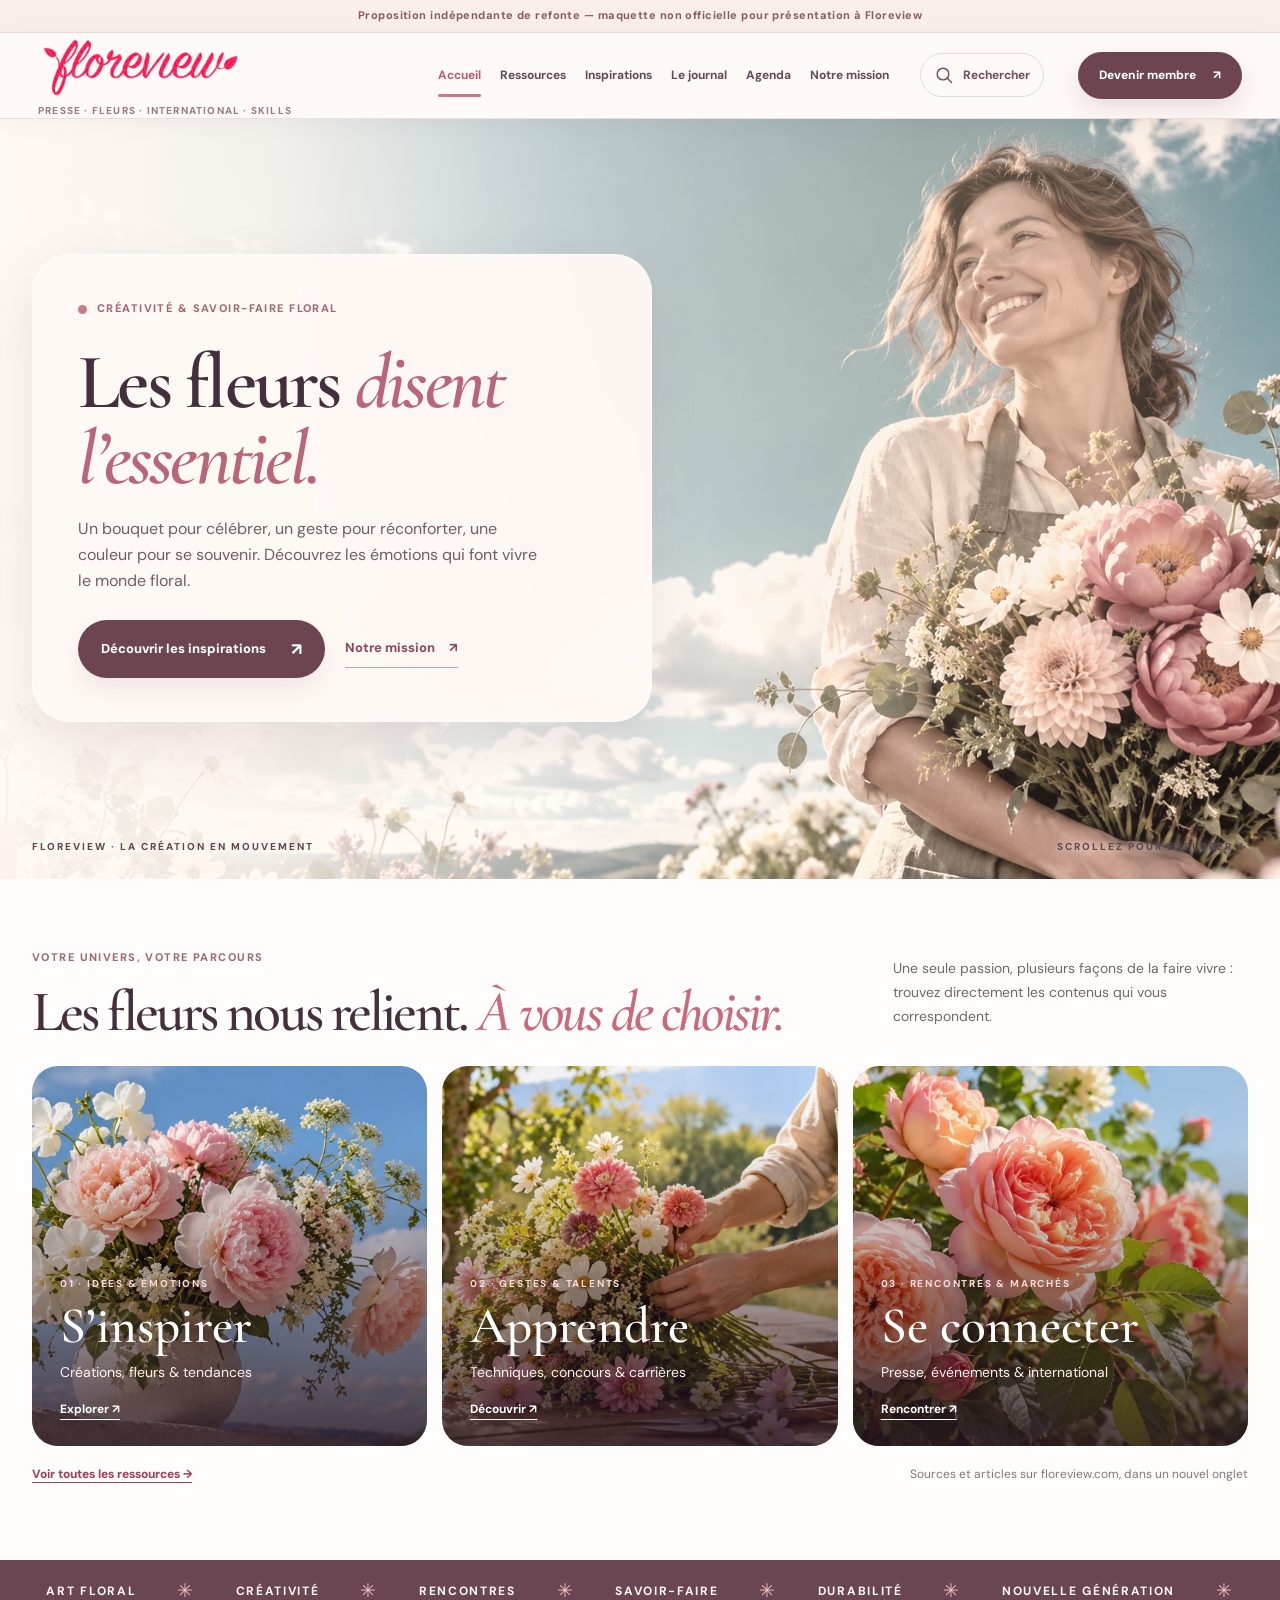
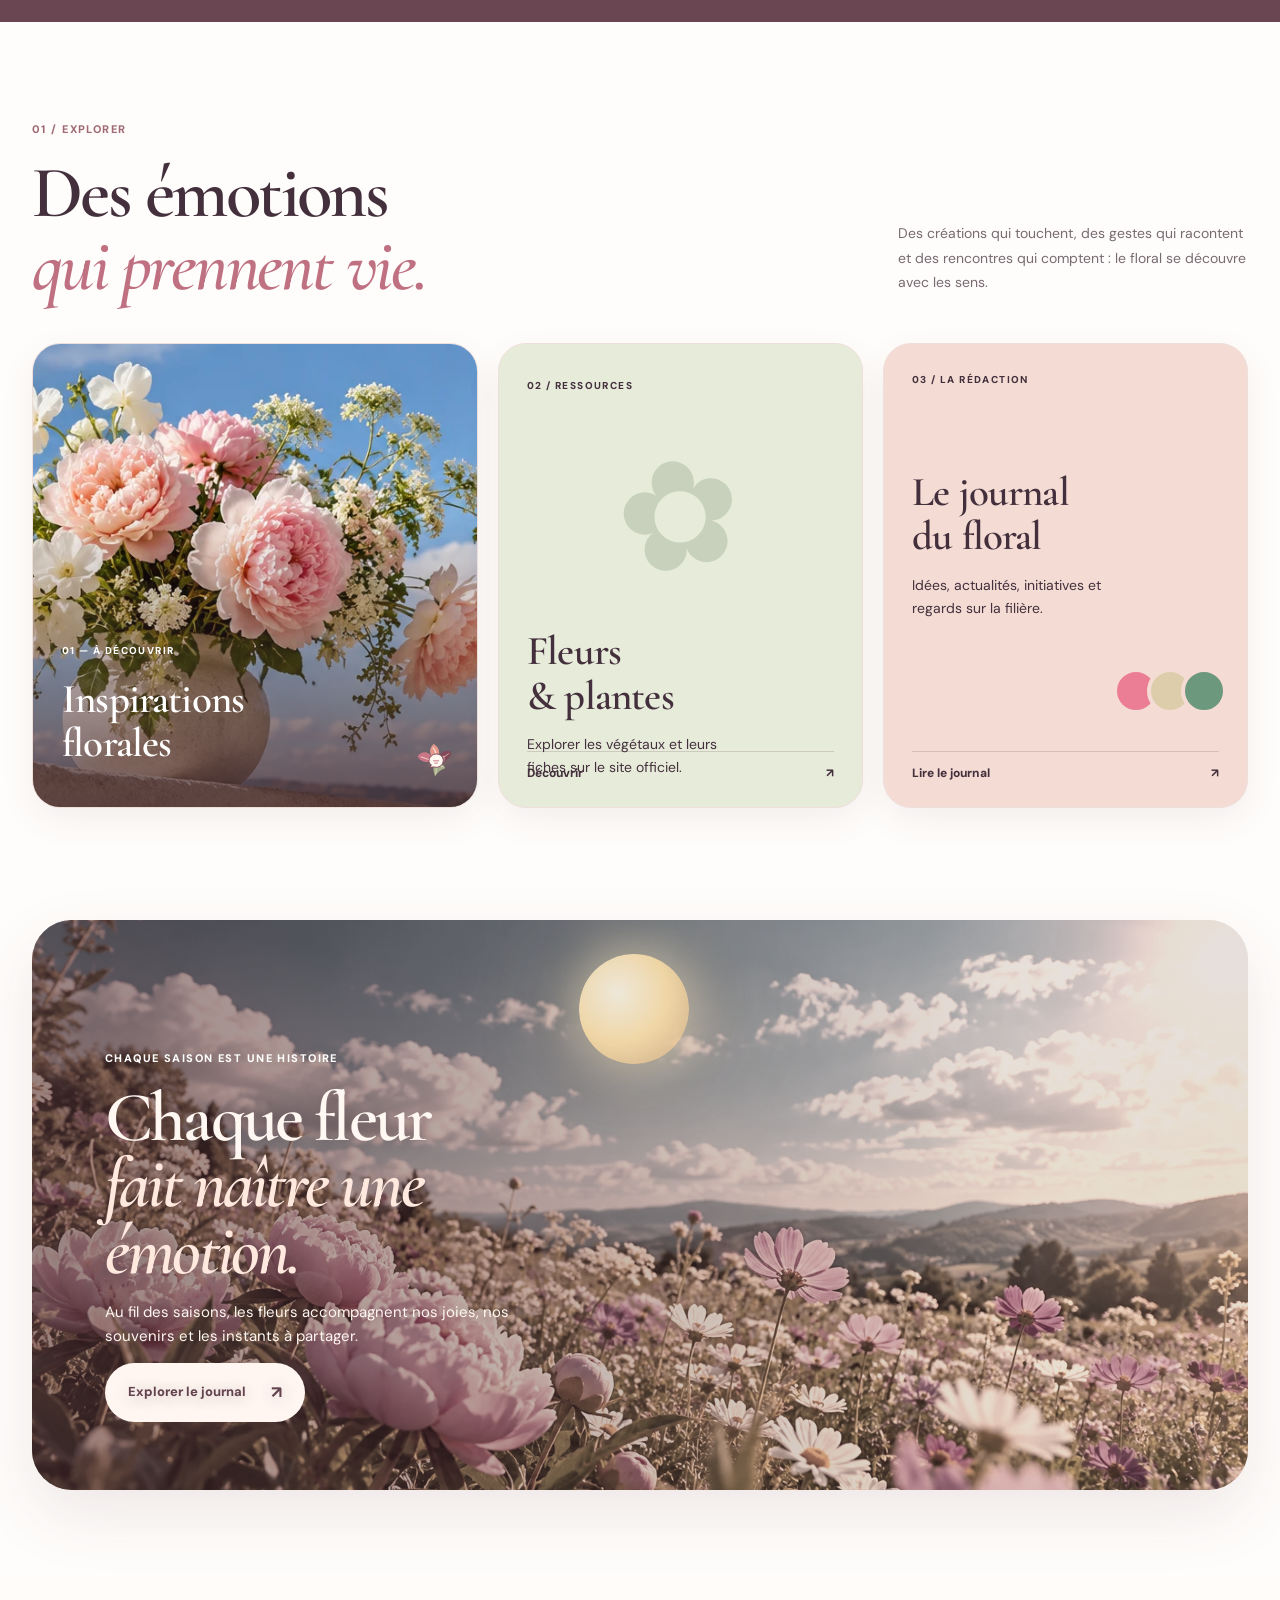
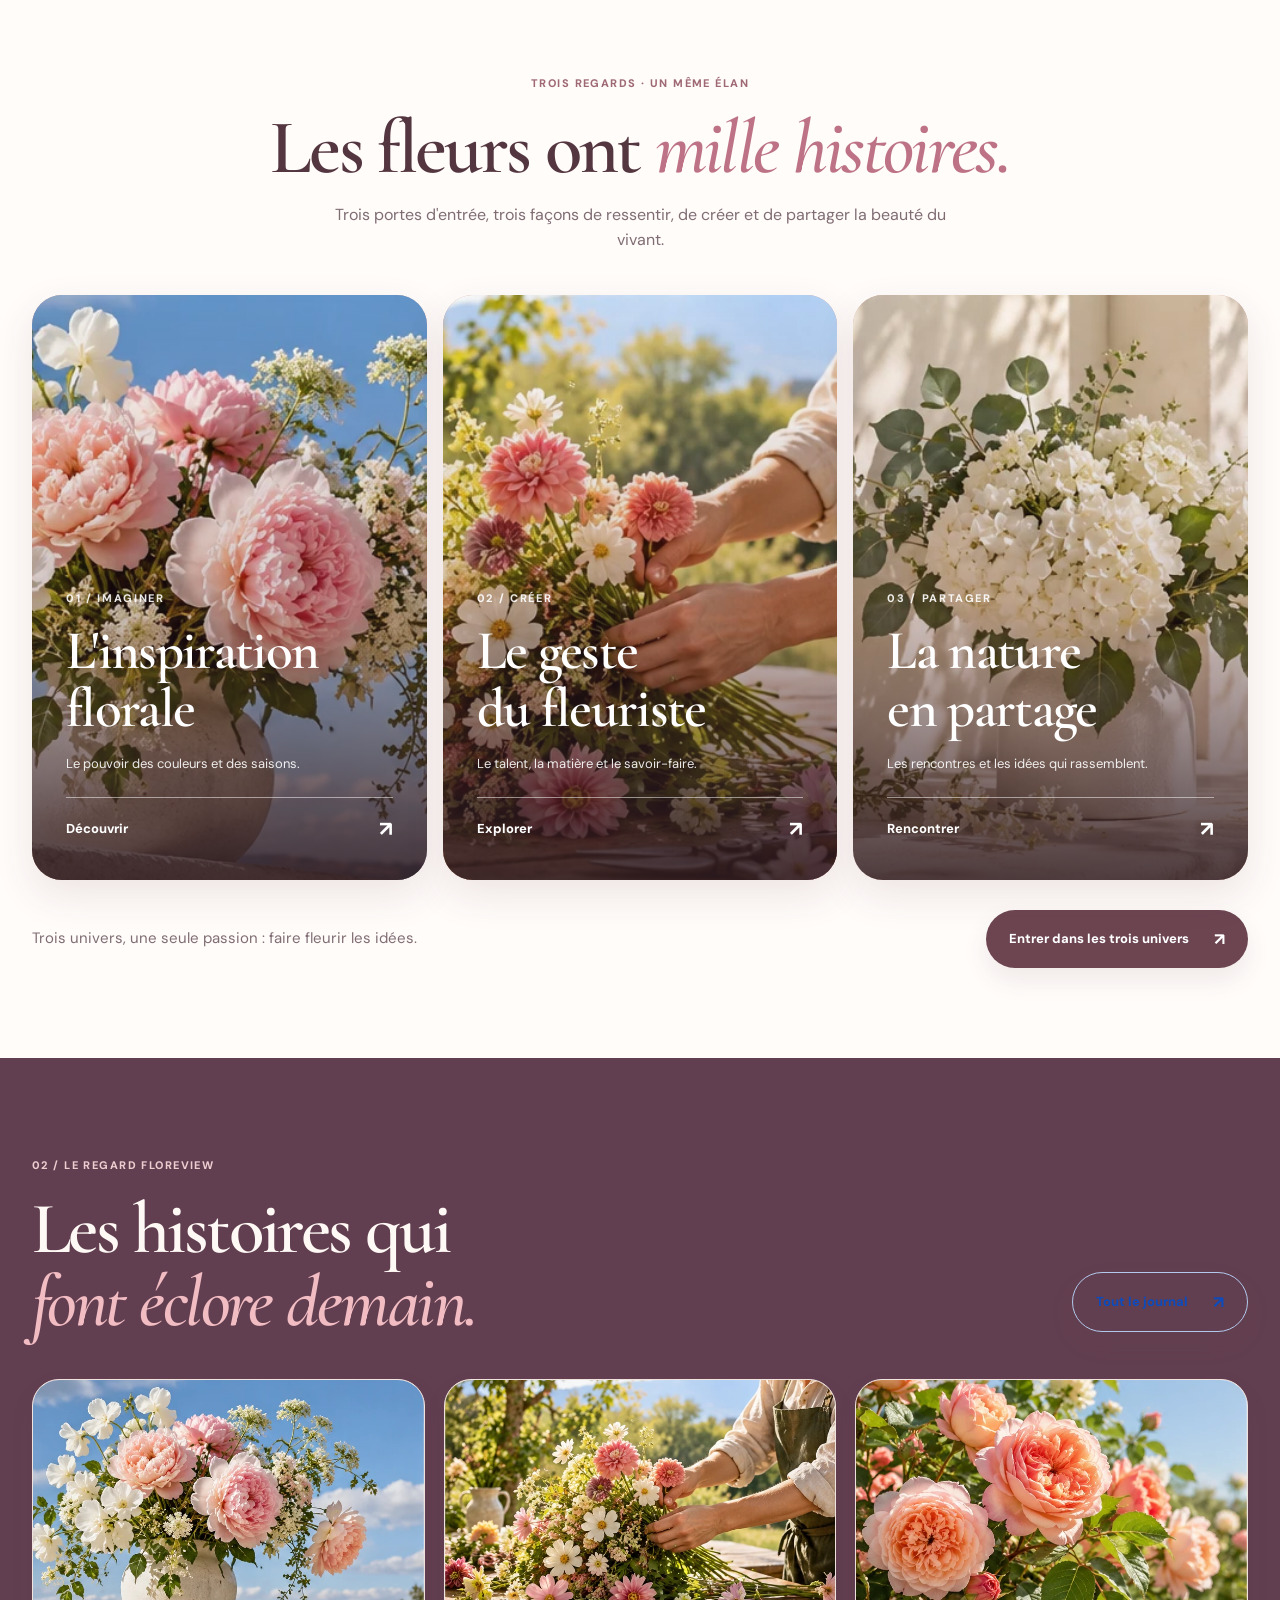
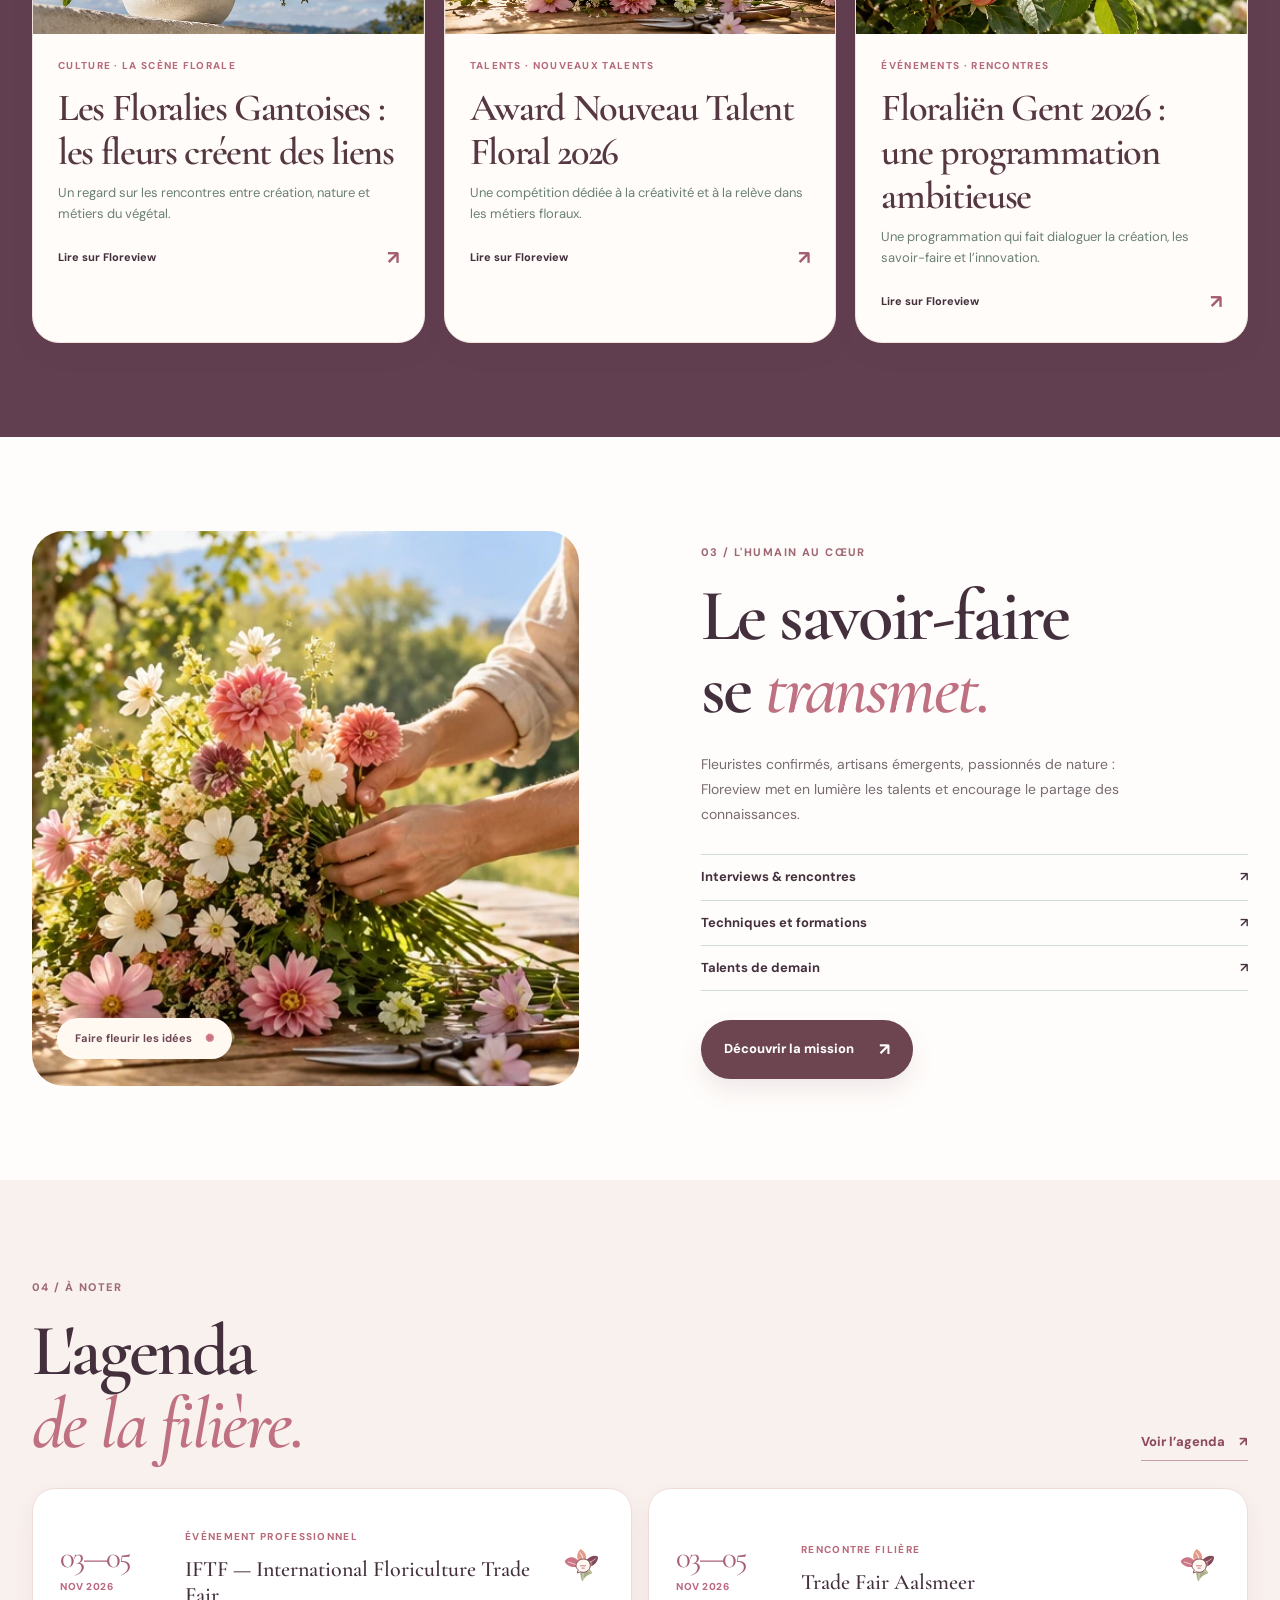
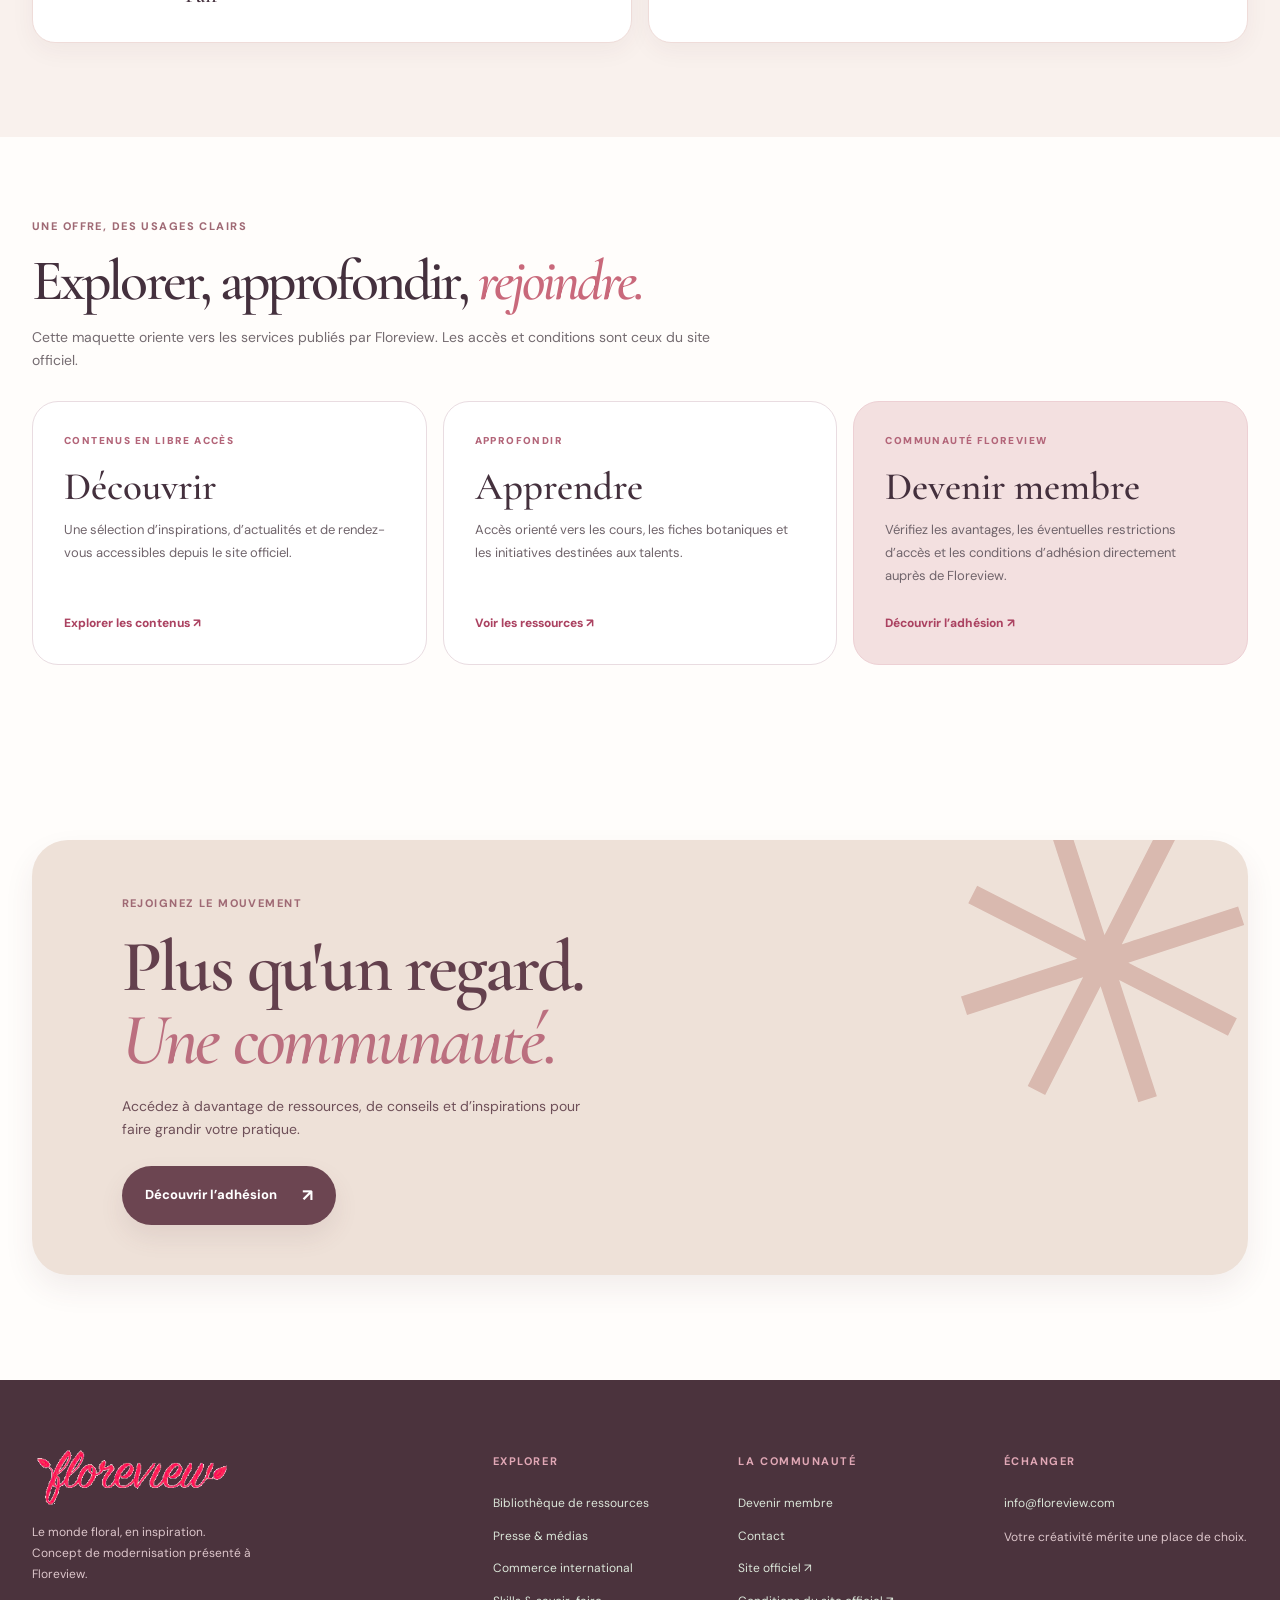
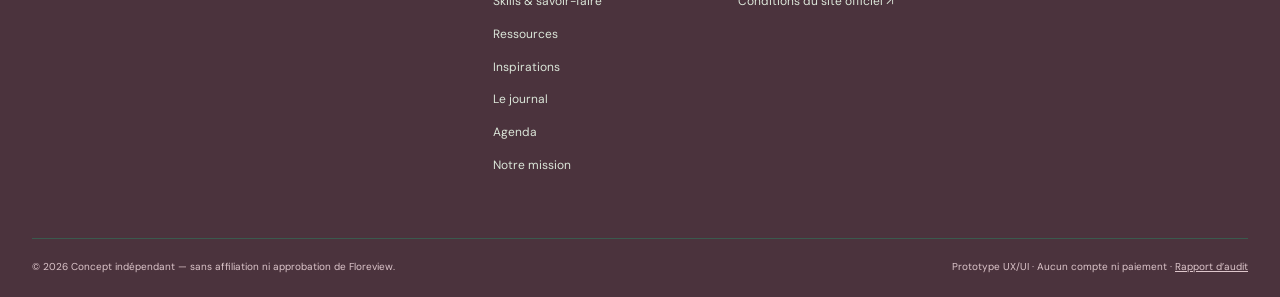
==== commit 316203cd: "V7" ====
--- a/index.html
+++ b/index.html
@@ -1,9 +1,9 @@
-<!doctype html><html lang="fr"><head><meta charset="utf-8"><meta name="viewport" content="width=device-width, initial-scale=1"><meta name="theme-color" content="#694451"><meta name="robots" content="noindex,nofollow"><meta name="description" content="Concept de refonte du média floral Floreview : inspiration, journal, agenda et communauté."><title>Accueil | Floreview — concept de refonte</title><link rel="icon" href="assets/favicon-floreview.png" type="image/png"><link rel="preconnect" href="https://fonts.googleapis.com"><link rel="preconnect" href="https://fonts.gstatic.com" crossorigin><link href="https://fonts.googleapis.com/css2?family=DM+Sans:wght@400;500;600;700;800&family=Cormorant+Garamond:ital,wght@0,400;0,500;0,600;0,700;1,400;1,500;1,600&display=swap" rel="stylesheet"><link rel="stylesheet" href="styles.css?v=3"><link rel="stylesheet" href="sky-2026.css?v=3"><link rel="stylesheet" href="floral-interactions.css?v=4"><link rel="stylesheet" href="emotion-2026.css?v=5"><link rel="stylesheet" href="search-v6.css?v=6"></head><body data-page="index.html"><a class="skip-link" href="#contenu">Aller au contenu</a>
+<!doctype html><html lang="fr"><head><meta charset="utf-8"><meta name="viewport" content="width=device-width, initial-scale=1"><meta name="theme-color" content="#694451"><meta name="robots" content="noindex,nofollow"><meta name="description" content="Concept de refonte du média floral Floreview : inspiration, journal, agenda et communauté."><title>Accueil | Floreview — concept de refonte</title><link rel="icon" href="assets/favicon-floreview.png" type="image/png"><link rel="preconnect" href="https://fonts.googleapis.com"><link rel="preconnect" href="https://fonts.gstatic.com" crossorigin><link href="https://fonts.googleapis.com/css2?family=DM+Sans:wght@400;500;600;700;800&family=Cormorant+Garamond:ital,wght@0,400;0,500;0,600;0,700;1,400;1,500;1,600&display=swap" rel="stylesheet"><link rel="stylesheet" href="styles.css?v=3"><link rel="stylesheet" href="sky-2026.css?v=3"><link rel="stylesheet" href="floral-interactions.css?v=4"><link rel="stylesheet" href="emotion-2026.css?v=5"><link rel="stylesheet" href="search-v6.css?v=6"><link rel="stylesheet" href="v7.css?v=7"></head><body data-page="index.html"><a class="skip-link" href="#contenu">Aller au contenu</a>
 <div class="prototype-flag">Proposition indépendante de refonte — maquette non officielle pour présentation à Floreview</div>
 <header class="site-header" id="haut"><div class="header-inner">
   <a class="wordmark wordmark--official" href="index.html" aria-label="Accueil - Floreview"><img class="wordmark__logo" src="assets/floreview-logo-official.png" alt="Floreview" width="210" height="62"><span class="wordmark__tagline">PRESSE · FLEURS · INTERNATIONAL · SKILLS</span></a>
   <button class="menu-toggle" type="button" aria-label="Ouvrir le menu" aria-expanded="false" aria-controls="site-nav"><span></span><span></span><span></span></button>
-  <nav id="site-nav" class="site-nav" aria-label="Navigation principale"><a href="index.html" class="nav-link is-active" aria-current="page">Accueil</a><a href="univers.html" class="nav-link ">Nos univers</a><a href="inspirations.html" class="nav-link " >Inspirations</a><a href="journal.html" class="nav-link " >Le journal</a><a href="agenda.html" class="nav-link " >Agenda</a><a href="apropos.html" class="nav-link " >Notre mission</a><a href="adhesion.html" class="nav-link nav-member-mobile">Devenir membre</a></nav>
+  <nav id="site-nav" class="site-nav" aria-label="Navigation principale"><a href="index.html" class="nav-link is-active" aria-current="page">Accueil</a><a href="ressources.html" class="nav-link ">Ressources</a><a href="inspirations.html" class="nav-link " >Inspirations</a><a href="journal.html" class="nav-link " >Le journal</a><a href="agenda.html" class="nav-link " >Agenda</a><a href="apropos.html" class="nav-link " >Notre mission</a><a href="adhesion.html" class="nav-link nav-member-mobile">Devenir membre</a></nav>
   <button class="site-search__trigger" type="button" data-search-open="true" aria-label="Ouvrir la recherche" aria-haspopup="dialog" aria-controls="site-search"><svg width="20" height="20" viewBox="0 0 24 24" aria-hidden="true" fill="none" stroke="currentColor" stroke-width="1.7"><circle cx="10.8" cy="10.8" r="7"/><path d="m16 16 5 5" stroke-linecap="round"/></svg><span>Rechercher</span></button><a class="header-cta" href="adhesion.html">Devenir membre <span aria-hidden="true">↗</span></a>
 </div></header>
 <div class="site-search" id="site-search" role="dialog" aria-modal="true" aria-labelledby="site-search-title" aria-describedby="site-search-description" hidden>
@@ -51,6 +51,17 @@
   </div></div>
   <div class="hero-sky__bottom" aria-hidden="true"><span>FLOREVIEW · LA CRÉATION EN MOUVEMENT</span><span>SCROLLEZ POUR EXPLORER ↓</span></div>
 </section>
+
+<section class="v7-intents container" aria-labelledby="v7-intent-title">
+  <div class="v7-intents__head"><div><span class="eyebrow">Votre univers, votre parcours</span><h2 id="v7-intent-title">Les fleurs nous relient. <em>À vous de choisir.</em></h2></div><p>Une seule passion, plusieurs façons de la faire vivre : trouvez directement les contenus qui vous correspondent.</p></div>
+  <div class="v7-intents__grid">
+    <a class="v7-intent" href="ressources.html?theme=inspiration"><img src="assets/floral-1.webp" alt="Bouquet de fleurs roses" loading="lazy"><span class="v7-intent__shade"></span><span class="v7-intent__text"><small>01 · IDÉES & ÉMOTIONS</small><strong>S’inspirer</strong><span>Créations, fleurs & tendances</span><b>Explorer ↗</b></span></a>
+    <a class="v7-intent" href="ressources.html?theme=skills"><img src="assets/floral-2.webp" alt="Fleuriste composant un bouquet" loading="lazy"><span class="v7-intent__shade"></span><span class="v7-intent__text"><small>02 · GESTES & TALENTS</small><strong>Apprendre</strong><span>Techniques, concours & carrières</span><b>Découvrir ↗</b></span></a>
+    <a class="v7-intent" href="ressources.html?theme=international"><img src="assets/floral-3.webp" alt="Créations et rencontres florales" loading="lazy"><span class="v7-intent__shade"></span><span class="v7-intent__text"><small>03 · RENCONTRES & MARCHÉS</small><strong>Se connecter</strong><span>Presse, événements & international</span><b>Rencontrer ↗</b></span></a>
+  </div>
+  <p class="v7-intents__meta"><a href="ressources.html">Voir toutes les ressources →</a> <span>Sources et articles sur floreview.com, dans un nouvel onglet</span></p>
+</section>
+
 <section class="ticker" aria-label="Thématiques"><div class="ticker-inner"><span>Art floral</span><b>✳</b><span>Créativité</span><b>✳</b><span>Rencontres</span><b>✳</b><span>Savoir-faire</span><b>✳</b><span>Durabilité</span><b>✳</b><span>Nouvelle génération</span><b>✳</b></div></section>
 <section class="section container" id="univers"><div class="section-head reveal"><div><span class="eyebrow">01 / Explorer</span><h2>Des émotions<br><em>qui prennent vie.</em></h2></div><p>Des créations qui touchent, des gestes qui racontent et des rencontres qui comptent : le floral se découvre avec les sens.</p></div><div class="feature-grid">
 <a href="inspirations.html" class="feature-card feature-card-xl reveal"><div class="feature-image"><img class="" src="assets/floral-1.webp" alt="Composition florale inspirante" loading=lazy decoding="async" onerror="this.onerror=null;this.src='assets/floral-illustration.svg'"></div><div class="feature-caption"><span>01 — À découvrir</span><h3>Inspirations<br>florales</h3><span class="round-arrow">↗</span></div></a>
@@ -100,4 +111,14 @@
 <section class="section section-ink"><div class="container"><div class="section-head section-head-light reveal"><div><span class="eyebrow">02 / Le regard Floreview</span><h2>Les histoires qui<br><em>font éclore demain.</em></h2></div><a href="journal.html" class="btn btn-outline-light">Tout le journal <span>↗</span></a></div><div class="story-grid" id="home-articles"></div></div></section>
 <section class="section container"><div class="split-feature"><div class="split-photo reveal"><img class="" src="assets/floral-2.webp" alt="Fleurs et végétaux en floraison" loading=lazy decoding="async" onerror="this.onerror=null;this.src='assets/floral-illustration.svg'"><div class="photo-chip">Faire fleurir les idées <span>✺</span></div></div><div class="split-copy reveal"><span class="eyebrow">03 / L'humain au cœur</span><h2>Le savoir-faire<br>se <em>transmet.</em></h2><p>Fleuristes confirmés, artisans émergents, passionnés de nature : Floreview met en lumière les talents et encourage le partage des connaissances.</p><div class="underline-list"><span>Interviews & rencontres <b>↗</b></span><span>Techniques et formations <b>↗</b></span><span>Talents de demain <b>↗</b></span></div><a class="btn btn-dark" href="apropos.html">Découvrir la mission <span>↗</span></a></div></div></section>
 <section class="section section-cream"><div class="container event-preview"><div class="section-head reveal"><div><span class="eyebrow">04 / À noter</span><h2>L'agenda<br><em>de la filière.</em></h2></div><a class="text-link" href="agenda.html">Voir l’agenda <span>↗</span></a></div><div class="event-mini-grid"><a class="event-mini reveal" href="agenda.html"><span class="event-date">03—05 <small>NOV 2026</small></span><div><span class="category">Événement professionnel</span><h3>IFTF — International Floriculture Trade Fair</h3></div><span class="round-arrow">↗</span></a><a class="event-mini reveal" href="agenda.html"><span class="event-date">03—05 <small>NOV 2026</small></span><div><span class="category">Rencontre filière</span><h3>Trade Fair Aalsmeer</h3></div><span class="round-arrow">↗</span></a></div></div></section>
-<section class="member-band container"><div class="member-band-copy reveal"><span class="eyebrow">Rejoignez le mouvement</span><h2>Plus qu'un regard.<br><em>Une communauté.</em></h2><p>Accédez à davantage de ressources, de conseils et d’inspirations pour faire grandir votre pratique.</p><a class="btn btn-dark" href="adhesion.html">Découvrir l’adhésion <span>↗</span></a></div><div class="member-band-shape" aria-hidden="true">✳</div></section></main><footer class="footer"><div class="container footer-top"><div><a class="wordmark footer-wordmark wordmark--official" href="index.html" aria-label="Accueil - Floreview"><img class="wordmark__logo" src="assets/floreview-logo-official.png" alt="Floreview" width="210" height="62"></a><p>Le monde floral, en inspiration.<br>Concept de modernisation présenté à Floreview.</p></div><div><h3>Explorer</h3><a href="presse.html">Presse & médias</a><a href="international.html">Commerce international</a><a href="savoir-faire.html">Skills & savoir-faire</a><a href="univers.html">Nos univers</a><a href="inspirations.html">Inspirations</a><a href="journal.html">Le journal</a><a href="agenda.html">Agenda</a><a href="apropos.html">Notre mission</a></div><div><h3>La communauté</h3><a href="adhesion.html">Devenir membre</a><a href="contact.html">Contact</a><a href="https://floreview.com/fr/" target="_blank" rel="noopener noreferrer">Site officiel ↗</a><a href="https://floreview.com/fr/conditions-generales/" target="_blank" rel="noopener noreferrer">Conditions du site officiel ↗</a></div><div><h3>Échanger</h3><a href="mailto:info@floreview.com">info@floreview.com</a><p>Votre créativité mérite une place de choix.</p></div></div><div class="container footer-bottom"><span>© 2026 Concept indépendant — sans affiliation ni approbation de Floreview.</span><span>Prototype UX/UI · Aucun compte ni paiement · <a href="AUDIT.md">Rapport d’audit</a></span></div></footer><script defer src="data/articles.js"></script><script defer src="app.js"></script><script defer src="search-v6.js?v=6"></script></body></html>+
+<section class="v7-membership container" aria-labelledby="v7-member-heading">
+  <div class="v7-section-title"><span class="eyebrow">Une offre, des usages clairs</span><h2 id="v7-member-heading">Explorer, approfondir, <em>rejoindre.</em></h2><p>Cette maquette oriente vers les services publiés par Floreview. Les accès et conditions sont ceux du site officiel.</p></div>
+  <div class="v7-membership__grid">
+    <article class="v7-benefit"><small>CONTENUS EN LIBRE ACCÈS</small><h3>Découvrir</h3><p>Une sélection d’inspirations, d’actualités et de rendez-vous accessibles depuis le site officiel.</p><a href="ressources.html?theme=inspiration">Explorer les contenus ↗</a></article>
+    <article class="v7-benefit"><small>APPROFONDIR</small><h3>Apprendre</h3><p>Accès orienté vers les cours, les fiches botaniques et les initiatives destinées aux talents.</p><a href="ressources.html?theme=skills">Voir les ressources ↗</a></article>
+    <article class="v7-benefit v7-benefit--highlight"><small>COMMUNAUTÉ FLOREVIEW</small><h3>Devenir membre</h3><p>Vérifiez les avantages, les éventuelles restrictions d’accès et les conditions d’adhésion directement auprès de Floreview.</p><a href="adhesion.html">Découvrir l’adhésion ↗</a></article>
+  </div>
+</section>
+
+<section class="member-band container"><div class="member-band-copy reveal"><span class="eyebrow">Rejoignez le mouvement</span><h2>Plus qu'un regard.<br><em>Une communauté.</em></h2><p>Accédez à davantage de ressources, de conseils et d’inspirations pour faire grandir votre pratique.</p><a class="btn btn-dark" href="adhesion.html">Découvrir l’adhésion <span>↗</span></a></div><div class="member-band-shape" aria-hidden="true">✳</div></section></main><footer class="footer"><div class="container footer-top"><div><a class="wordmark footer-wordmark wordmark--official" href="index.html" aria-label="Accueil - Floreview"><img class="wordmark__logo" src="assets/floreview-logo-official.png" alt="Floreview" width="210" height="62"></a><p>Le monde floral, en inspiration.<br>Concept de modernisation présenté à Floreview.</p></div><div><h3>Explorer</h3><a href="ressources.html">Bibliothèque de ressources</a><a href="presse.html">Presse & médias</a><a href="international.html">Commerce international</a><a href="savoir-faire.html">Skills & savoir-faire</a><a href="univers.html">Ressources</a><a href="inspirations.html">Inspirations</a><a href="journal.html">Le journal</a><a href="agenda.html">Agenda</a><a href="apropos.html">Notre mission</a></div><div><h3>La communauté</h3><a href="adhesion.html">Devenir membre</a><a href="contact.html">Contact</a><a href="https://floreview.com/fr/" target="_blank" rel="noopener noreferrer">Site officiel ↗</a><a href="https://floreview.com/fr/conditions-generales/" target="_blank" rel="noopener noreferrer">Conditions du site officiel ↗</a></div><div><h3>Échanger</h3><a href="mailto:info@floreview.com">info@floreview.com</a><p>Votre créativité mérite une place de choix.</p></div></div><div class="container footer-bottom"><span>© 2026 Concept indépendant — sans affiliation ni approbation de Floreview.</span><span>Prototype UX/UI · Aucun compte ni paiement · <a href="AUDIT.md">Rapport d’audit</a></span></div></footer><script defer src="data/articles.js"></script><script defer src="app.js"></script><script defer src="data/ressources-v7.js?v=7"></script><script defer src="search-v6.js?v=7"></script><script defer src="v7.js?v=7"></script></body></html>
--- a/v7.css
+++ b/v7.css
@@ -0,0 +1,81 @@
+/* Floreview V7 — parcours utiles, sources vérifiables, sans faux services */
+:root{--v7-ink:#44303d;--v7-accent:#c95671;--v7-rose:#f6d6d5;--v7-ivory:#fff9f4;--v7-green:#647962}
+.v7-intents{padding-top:64px;padding-bottom:76px}
+.v7-intents__head{display:flex;justify-content:space-between;align-items:flex-end;gap:35px;margin-bottom:24px}
+.v7-intents__head h2,.v7-section-title h2,.v7-library__tools h2,.v7-sector h2{font-family:var(--display);font-weight:550;letter-spacing:-.05em;line-height:1.05;font-size:clamp(35px,4.5vw,61px);margin:13px 0 0}
+.v7-intents__head em,.v7-section-title em,.v7-library-hero h1 em,.v7-library__tools em,.v7-sector em{color:#c9697b;font-weight:550}
+.v7-intents__head>p{max-width:355px;color:#6f676b;font-size:14px;line-height:1.7}
+.v7-intents__grid{display:grid;grid-template-columns:repeat(3,minmax(0,1fr));gap:15px}
+.v7-intent{display:block;position:relative;overflow:hidden;border-radius:26px;height:380px;background:#bf9c96;color:#fff;isolation:isolate}
+.v7-intent>img{width:100%;height:100%;object-fit:cover;transition:transform .7s ease;display:block}
+.v7-intent:hover img{transform:scale(1.055)}
+.v7-intent__shade{position:absolute;inset:0;background:linear-gradient(0deg,rgba(40,22,34,.8),rgba(35,22,27,.02) 80%);z-index:1}
+.v7-intent__text{display:flex;flex-direction:column;position:absolute;bottom:0;left:0;right:0;padding:28px;z-index:2;gap:10px}
+.v7-intent__text small{font-size:10px;letter-spacing:.18em;font-weight:800;color:#f9d8d8}
+.v7-intent__text strong{font-family:var(--display);font-size:clamp(35px,4vw,57px);font-weight:550;line-height:1}
+.v7-intent__text>span{font-size:14px;line-height:1.45;color:#fff2ee}
+.v7-intent__text b{font-size:12px;margin-top:7px;text-decoration:underline;text-underline-offset:6px}
+.v7-intents__meta{display:flex;flex-wrap:wrap;align-items:center;justify-content:space-between;gap:10px;margin:19px 0 0;font-size:12px;color:#82767d}
+.v7-intents__meta a{color:#9c405b;text-decoration:underline;text-underline-offset:4px;font-weight:800}
+.v7-membership{padding-top:76px;padding-bottom:85px}
+.v7-section-title{max-width:910px;margin-bottom:29px}
+.v7-section-title p{color:#746b70;line-height:1.65;max-width:680px;font-size:14px}
+.v7-membership__grid{display:grid;grid-template-columns:repeat(3,minmax(0,1fr));gap:16px}
+.v7-benefit{background:#fff;border:1px solid #e9dce1;padding:31px;border-radius:26px;min-height:264px;display:flex;flex-direction:column}
+.v7-benefit small{font-size:10px;letter-spacing:.14em;color:#b36579;font-weight:900}
+.v7-benefit h3{font-family:var(--display);font-size:39px;line-height:1.1;font-weight:550;margin:18px 0 10px}
+.v7-benefit p{font-size:13px;line-height:1.75;color:#70646b;margin:0 0 15px}
+.v7-benefit>a{margin-top:auto;font-weight:800;font-size:12px;color:#ab4261}
+.v7-benefit--highlight{background:#f3e0e0;border-color:#edd0d4}
+.v7-sources{padding-top:55px;padding-bottom:95px}
+.v7-sources__grid{display:grid;grid-template-columns:repeat(4,minmax(0,1fr));gap:15px}
+.v7-source{display:flex;flex-direction:column;background:#fff;border:1px solid #eadddf;border-radius:22px;overflow:hidden;box-shadow:0 7px 26px rgba(67,42,55,.04);transition:transform .2s,box-shadow .2s}
+.v7-source:hover{transform:translateY(-5px);box-shadow:0 20px 42px rgba(67,42,55,.1)}
+.v7-source>img{width:100%;height:175px;object-fit:cover;display:block}
+.v7-source__content{padding:20px;display:flex;flex:1;flex-direction:column;gap:10px}
+.v7-source__content small{letter-spacing:.07em;text-transform:uppercase;color:#b75a70;font-weight:900;font-size:10px}
+.v7-source__content strong{font-family:var(--display);font-size:26px;font-weight:600;line-height:1.05}
+.v7-source__content>span{font-size:12px;line-height:1.6;color:#766a70}
+.v7-source__content b{margin-top:auto;font-size:11px;color:#a44862;padding-top:11px}
+.v7-source__footnote,.v7-library__caption{font-size:12px;color:#897b82;line-height:1.6}
+.v7-library-hero{background:linear-gradient(110deg,#fff3ed,#f5e7e4);overflow:hidden}
+.v7-library-hero__inner{display:grid;grid-template-columns:1.15fr .85fr;gap:7%;align-items:center;min-height:485px;padding-top:50px;padding-bottom:50px}
+.v7-library-hero h1{font-family:var(--display);font-size:clamp(55px,7vw,104px);letter-spacing:-.06em;line-height:.98;font-weight:550;margin:23px 0}
+.v7-library-hero p{max-width:600px;font-size:16px;line-height:1.7;color:#705f68}
+.v7-library-hero__note{display:inline-block;font-size:11px;color:#a36170;margin-top:21px;font-weight:700}
+.v7-library-hero__picture{height:370px;border-radius:35% 35% 24px 24px;overflow:hidden}
+.v7-library-hero__picture img{width:100%;height:100%;object-fit:cover}
+.v7-library{padding-top:74px;padding-bottom:70px}
+.v7-library__tools{display:flex;align-items:flex-end;justify-content:space-between;gap:25px}
+.v7-filter-search{display:flex;align-items:center;gap:9px;background:#fff;border:1px solid #dbcdd1;border-radius:999px;padding:14px 18px;min-width:min(340px,100%);box-sizing:border-box}
+.v7-filter-search:focus-within{outline:2px solid #c9657b;outline-offset:2px}
+.v7-filter-search span[aria-hidden]{font-size:24px;color:#a85b6f}
+.v7-filter-search input{border:0;outline:0;background:transparent;min-width:0;width:100%;color:#44303d;font-size:13px}
+.v7-categories{display:flex;flex-wrap:wrap;gap:9px;margin:32px 0 18px}
+.v7-categories button{cursor:pointer;color:#614a55;background:#fff;border:1px solid #e4ced6;border-radius:999px;padding:12px 18px;font-size:12px;font-weight:800;transition:.2s}
+.v7-categories button[aria-pressed="true"],.v7-categories button:hover{background:#7c4356;border-color:#7c4356;color:#fff}
+.v7-library__summary{font-size:12px;font-weight:750;color:#87727e;margin-bottom:18px}
+.v7-library__grid{display:grid;grid-template-columns:repeat(4,minmax(0,1fr));gap:17px}
+.v7-resource-card{display:flex;flex-direction:column;background:#fff;border:1px solid #eee1e3;border-radius:22px;overflow:hidden;min-height:365px;box-shadow:0 10px 30px rgba(75,45,55,.045);transition:transform .2s,box-shadow .2s}
+.v7-resource-card:hover{transform:translateY(-4px);box-shadow:0 20px 35px rgba(75,45,55,.13)}
+.v7-resource-card__image{height:150px;display:block;overflow:hidden}
+.v7-resource-card__image img{width:100%;height:100%;object-fit:cover;display:block}
+.v7-resource-card__copy{padding:20px;display:flex;flex-direction:column;gap:10px;flex:1}
+.v7-resource-card__copy small{color:#bd6173;letter-spacing:.1em;text-transform:uppercase;font-size:9px;font-weight:900}
+.v7-resource-card__copy strong{font-family:var(--display);font-size:27px;line-height:1.1;font-weight:600}
+.v7-resource-card__copy>span{color:#7a6c73;font-size:12px;line-height:1.55}
+.v7-resource-card__copy b{font-size:11px;font-weight:800;color:#a94f65;margin-top:auto;padding-top:12px}
+.v7-resource-card[hidden]{display:none!important}
+.v7-empty{background:#fff;border-radius:19px;border:1px dashed #ceadb9;text-align:center;padding:30px;margin-top:18px;color:#8d677a}
+.v7-sector{background:#f2e8e6;margin-bottom:85px;padding:38px 40px;border-radius:25px;display:grid;grid-template-columns:1fr 1fr;gap:35px;align-items:center}
+.v7-sector h2{font-size:clamp(32px,3.5vw,47px)}
+.v7-sector p{font-size:13px;color:#7b6a72;line-height:1.7}
+.v7-sector__links{display:grid;grid-template-columns:1fr 1fr;gap:13px}
+.v7-sector__links a{background:#fff;border-radius:17px;padding:18px;display:flex;flex-direction:column;gap:9px;font-size:12px}
+.v7-sector__links strong{font:600 34px var(--display)}
+.v7-sector__links span{font-size:12px;line-height:1.45;color:#7e6b73}
+.v7-sector__links b{font-size:11px;color:#a6546b;margin-top:auto}
+@media(max-width:1080px){.v7-source,.v7-resource-card{min-width:0}.v7-sources__grid,.v7-library__grid{grid-template-columns:repeat(2,minmax(0,1fr))}.v7-intent{height:350px}.v7-intent__text{padding:22px}}
+@media(max-width:760px){.v7-intents__head,.v7-library__tools{display:block}.v7-intents__head>p{max-width:560px}.v7-intents__grid,.v7-membership__grid{grid-template-columns:1fr}.v7-intent{height:290px}.v7-library-hero__inner{grid-template-columns:1fr;gap:22px}.v7-library-hero__picture{height:260px}.v7-filter-search{margin-top:22px;min-width:0}.v7-sector{grid-template-columns:1fr}}
+@media(max-width:540px){.v7-intents{padding-top:42px;padding-bottom:48px}.v7-intents__head h2,.v7-section-title h2,.v7-library__tools h2{font-size:clamp(38px,10vw,54px)}.v7-intent{height:280px;border-radius:20px}.v7-intents__grid{gap:12px}.v7-membership{padding-top:48px;padding-bottom:58px}.v7-benefit{min-height:0;padding:25px}.v7-sources{padding-top:30px;padding-bottom:50px}.v7-sources__grid,.v7-library__grid{grid-template-columns:1fr}.v7-resource-card{min-height:0}.v7-library-hero__inner{min-height:0;padding-top:48px;padding-bottom:32px}.v7-library-hero h1{font-size:clamp(50px,12vw,70px)}.v7-library{padding-top:44px}.v7-sector{padding:25px;margin-bottom:45px}.v7-sector__links{grid-template-columns:1fr}.v7-categories button{font-size:11px;padding:11px 13px}}
+@media(prefers-reduced-motion:reduce){.v7-intent img,.v7-resource-card,.v7-source{transition:none!important}}
